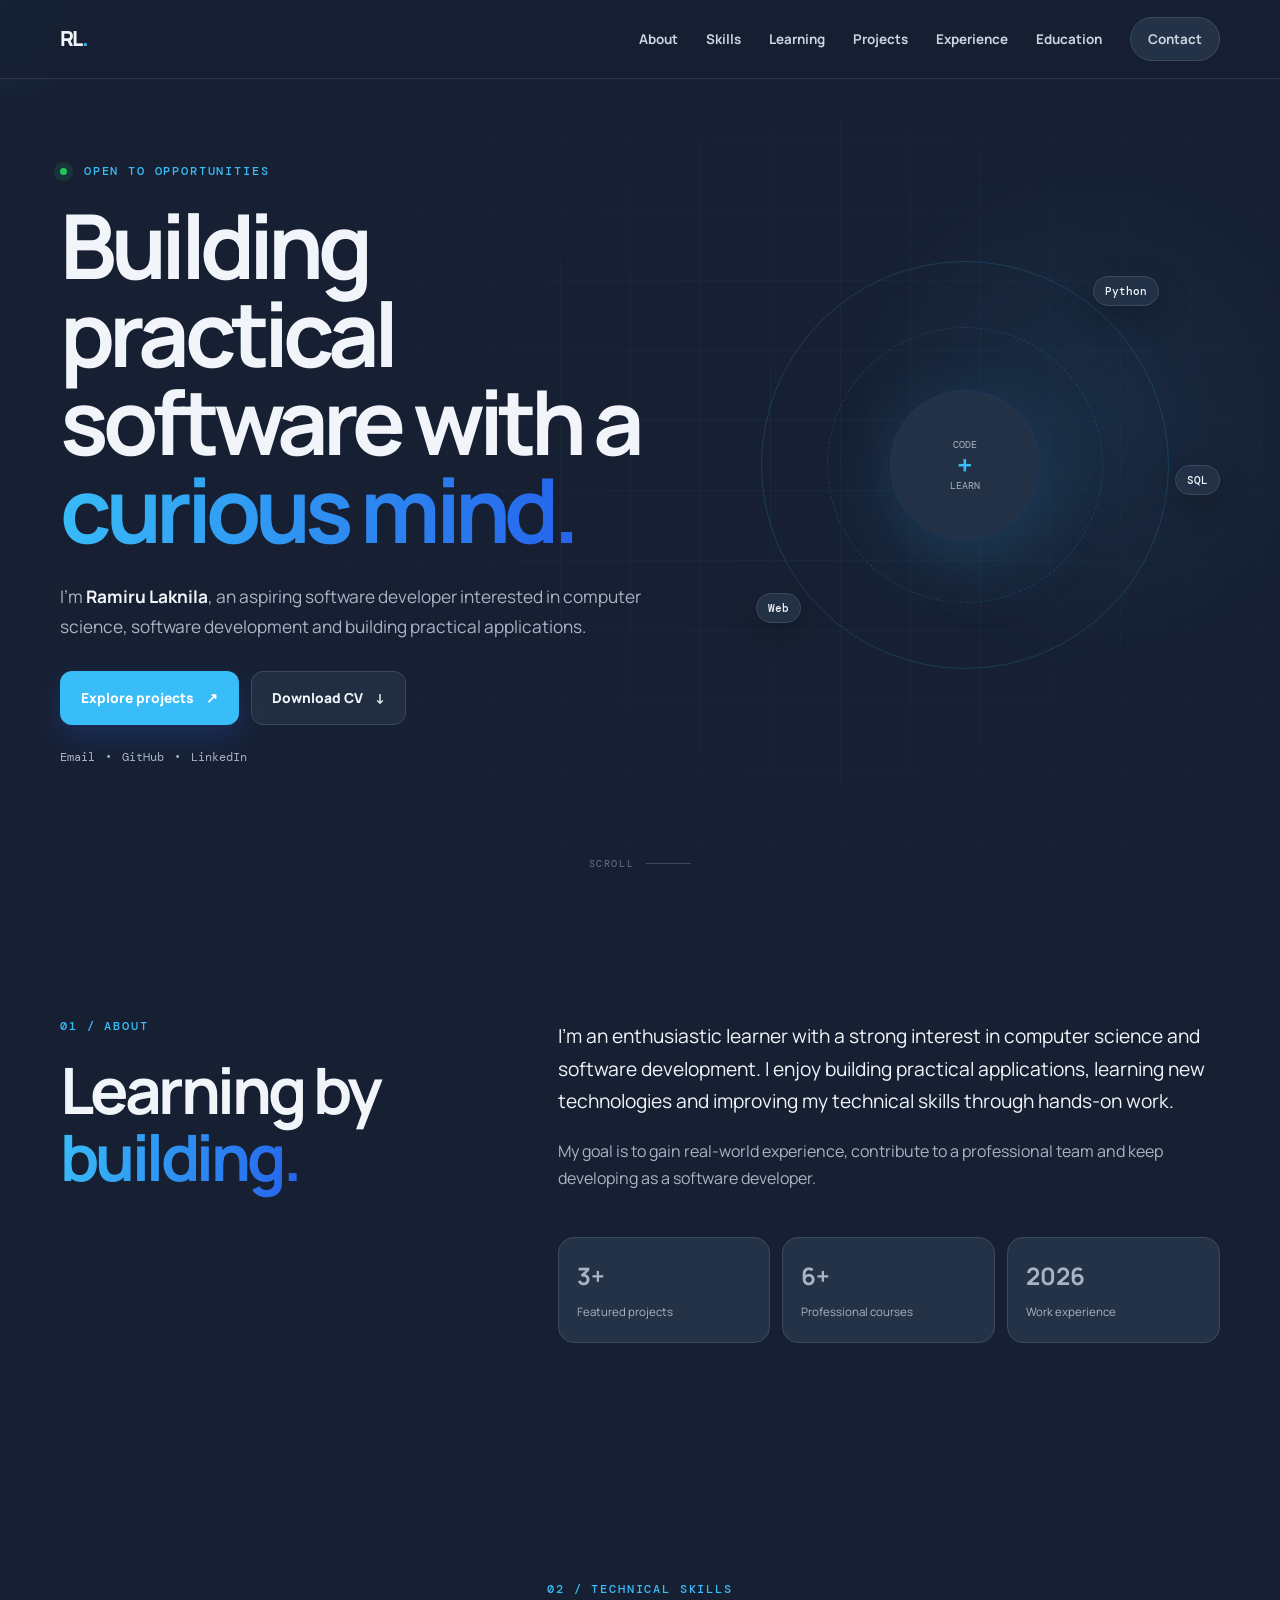
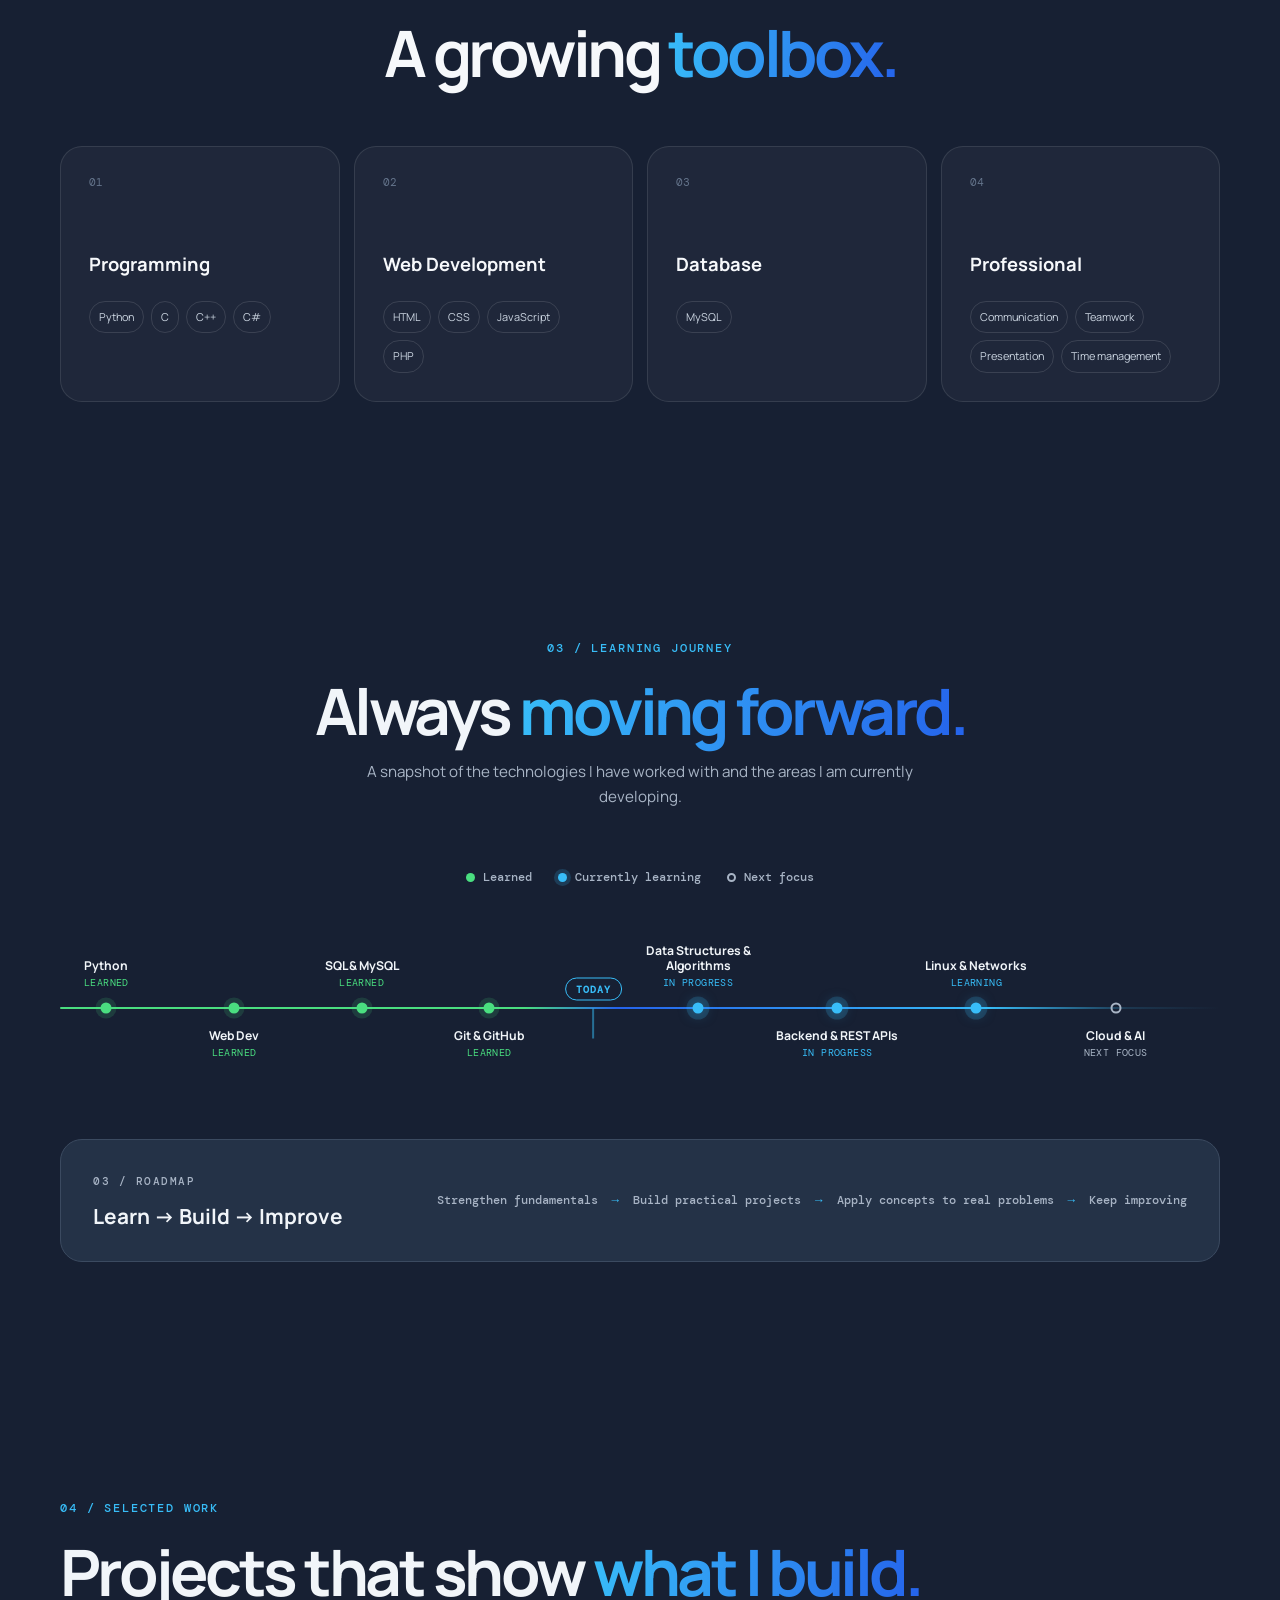
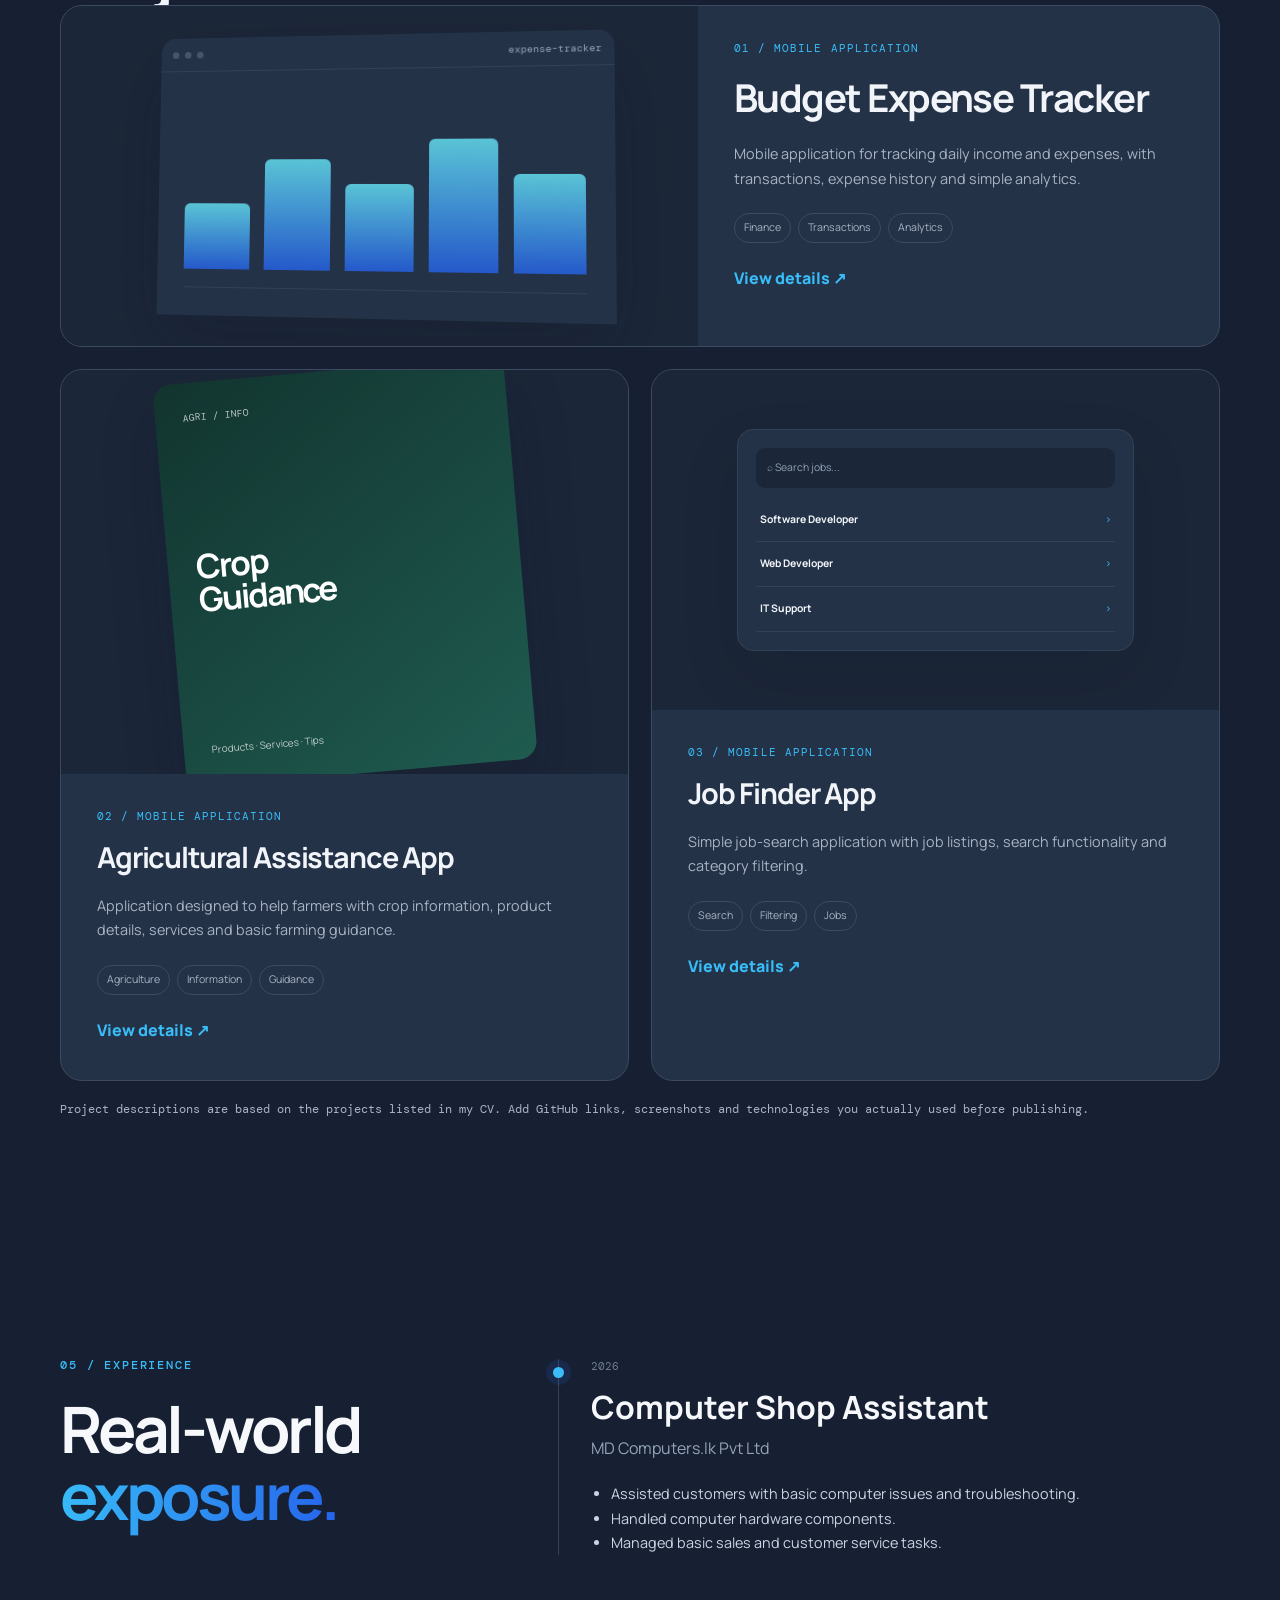
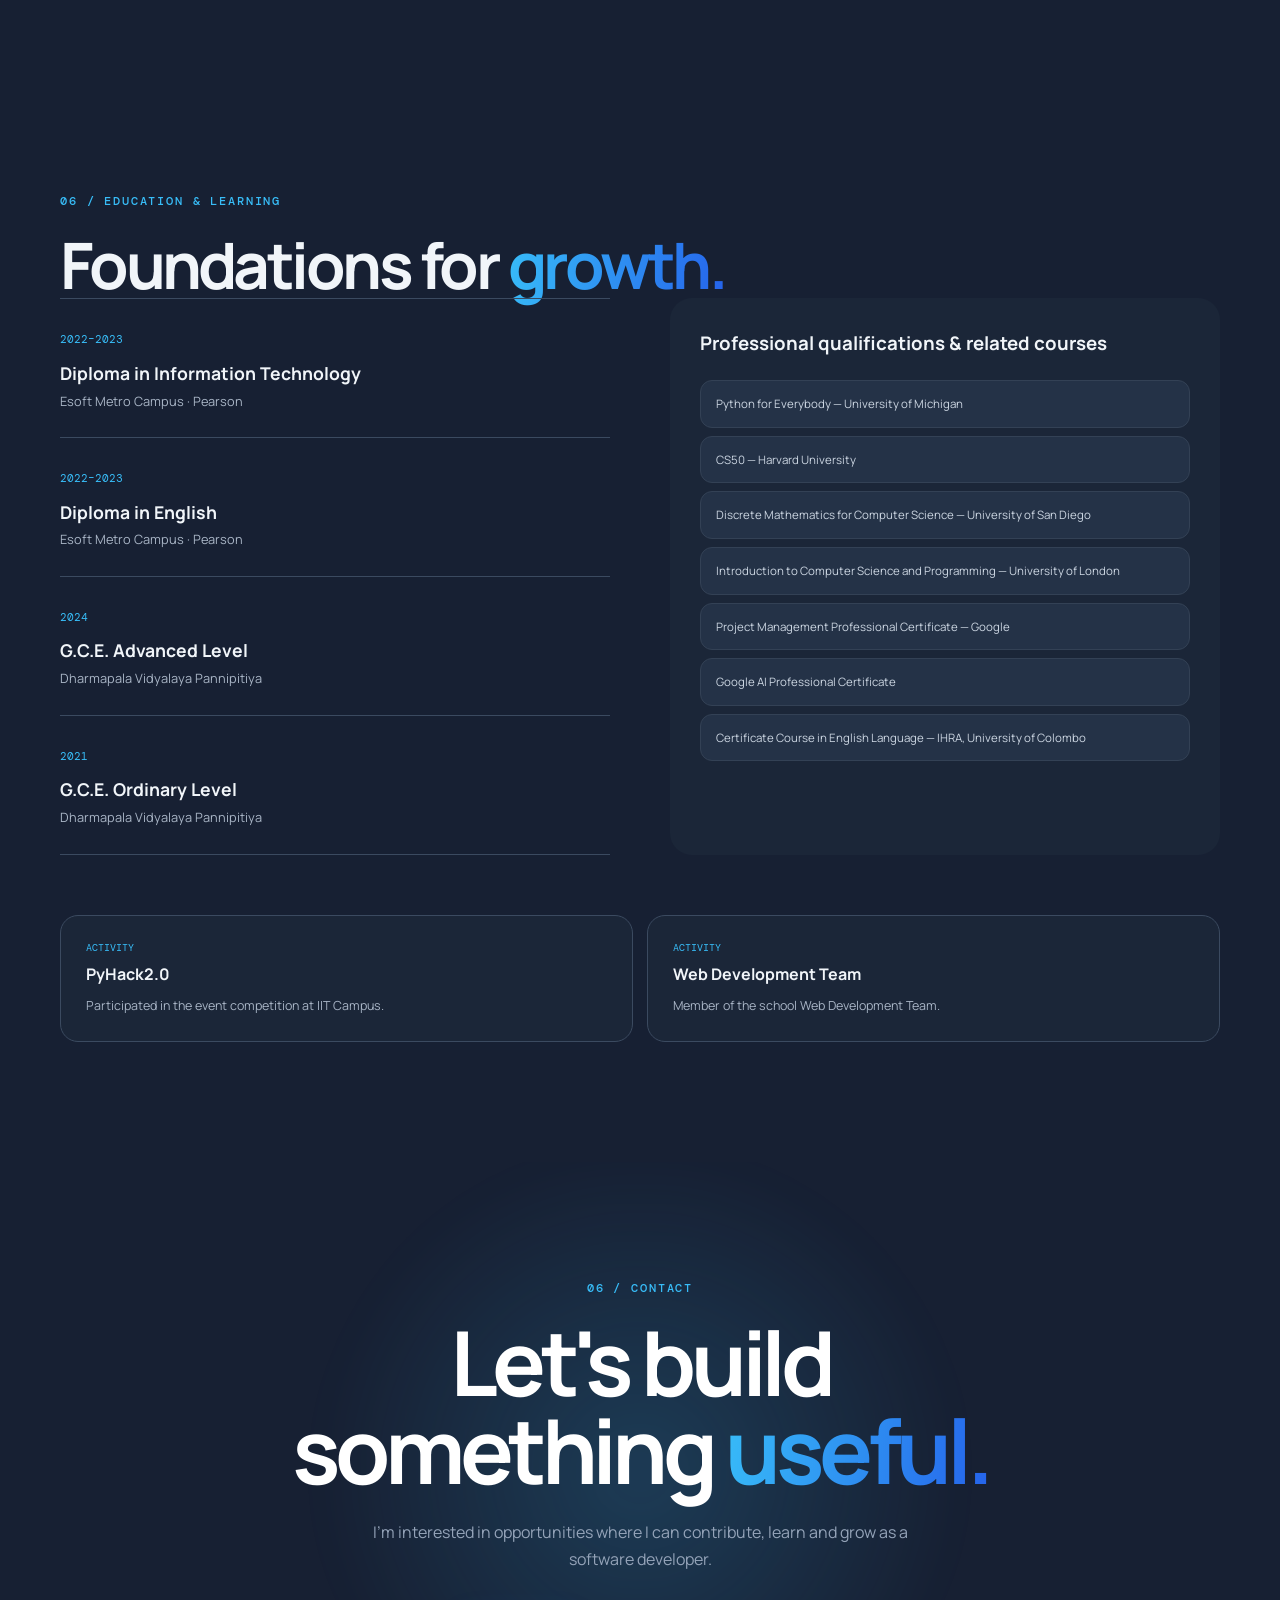
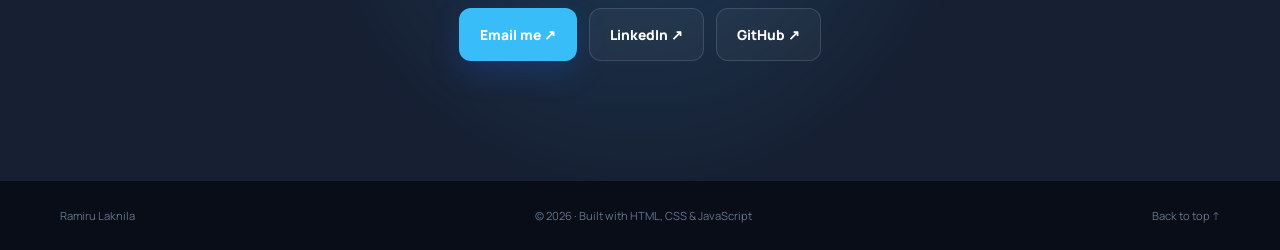
==== index.html @ 5da85656 "update" ====
<!DOCTYPE html>
<html lang="en">
<head>
  <meta charset="UTF-8">
  <meta name="viewport" content="width=device-width, initial-scale=1.0">
  <meta name="description" content="Ramiru Laknila — aspiring software developer portfolio.">
  <title>Ramiru Laknila | Software Developer</title>
  <link rel="stylesheet" href="style.css">
</head>
<body>
  <div class="cursor-glow" aria-hidden="true"></div>

  <header class="site-header" id="top">
    <nav class="nav container">
      <a href="#home" class="logo">RL<span>.</span></a>
      <button class="nav-toggle" aria-label="Open navigation" aria-expanded="false">
        <span></span><span></span>
      </button>
      <div class="nav-links">
        <a href="#about">About</a>
        <a href="#skills">Skills</a>
        <a href="#learning">Learning</a>
        <a href="#projects">Projects</a>
        <a href="#experience">Experience</a>
        <a href="#education">Education</a>
        <a href="#contact" class="nav-cta">Contact</a>
      </div>
    </nav>
  </header>

  <main>
    <section class="hero section" id="home">
      <div class="hero-grid"></div>
      <div class="container hero-inner">
        <div class="hero-copy reveal">
          <p class="eyebrow"><span class="status-dot"></span> Open to opportunities</p>
          <h1>Building practical software with a <span class="gradient-text">curious mind.</span></h1>
          <p class="hero-subtitle">
            I'm <strong>Ramiru Laknila</strong>, an aspiring software developer interested in
            computer science, software development and building practical applications.
          </p>
          <div class="hero-actions">
            <a class="btn btn-primary" href="#projects">Explore projects <span>↗</span></a>
            <a class="btn btn-secondary" href="resume.pdf" download>Download CV <span>↓</span></a>
          </div>
          <div class="quick-links">
            <a href="#contact">Email</a>
            <span>•</span>
            <a href="#" target="_blank" rel="noreferrer">GitHub</a>
            <span>•</span>
            <a href="#" target="_blank" rel="noreferrer">LinkedIn</a>
          </div>
        </div>

        <div class="hero-orbit reveal" aria-hidden="true">
          <div class="orbit orbit-1"></div>
          <div class="orbit orbit-2"></div>
          <div class="orbit orbit-3"></div>
          <div class="core">
            <span>CODE</span>
            <strong>+</strong>
            <span>LEARN</span>
          </div>
          <div class="orbit-tag tag-python">Python</div>
          <div class="orbit-tag tag-web">Web</div>
          <div class="orbit-tag tag-sql">SQL</div>
        </div>
      </div>
      <div class="scroll-cue">SCROLL <span></span></div>
    </section>

    <section class="section" id="about">
      <div class="container split">
        <div class="section-heading reveal">
          <p class="eyebrow">01 / About</p>
          <h2>Learning by <span class="gradient-text">building.</span></h2>
        </div>
        <div class="about-copy reveal">
          <p class="lead">
            I'm an enthusiastic learner with a strong interest in computer science and software
            development. I enjoy building practical applications, learning new technologies and
            improving my technical skills through hands-on work.
          </p>
          <p>
            My goal is to gain real-world experience, contribute to a professional team and keep
            developing as a software developer.
          </p>
          <div class="mini-stats">
            <div><strong>3+</strong><span>Featured projects</span></div>
            <div><strong>6+</strong><span>Professional courses</span></div>
            <div><strong>2026</strong><span>Work experience</span></div>
          </div>
        </div>
      </div>
    </section>

    <section class="section section-dark" id="skills">
      <div class="container">
        <div class="section-heading centered reveal">
          <p class="eyebrow">02 / Technical skills</p>
          <h2>A growing <span class="gradient-text">toolbox.</span></h2>
        </div>
        <div class="skills-grid">
          <article class="skill-card reveal">
            <div class="skill-number">01</div>
            <h3>Programming</h3>
            <div class="chips"><span>Python</span><span>C</span><span>C++</span><span>C#</span></div>
          </article>
          <article class="skill-card reveal">
            <div class="skill-number">02</div>
            <h3>Web Development</h3>
            <div class="chips"><span>HTML</span><span>CSS</span><span>JavaScript</span><span>PHP</span></div>
          </article>
          <article class="skill-card reveal">
            <div class="skill-number">03</div>
            <h3>Database</h3>
            <div class="chips"><span>MySQL</span></div>
          </article>
          <article class="skill-card reveal">
            <div class="skill-number">04</div>
            <h3>Professional</h3>
            <div class="chips"><span>Communication</span><span>Teamwork</span><span>Presentation</span><span>Time management</span></div>
          </article>
        </div>
      </div>
    </section>

    <section class="section learning-section" id="learning">
      <div class="container">
        <div class="section-heading centered reveal">
          <p class="eyebrow">03 / Learning journey</p>
          <h2>Always <span class="gradient-text">moving forward.</span></h2>
          <p class="learning-intro">A snapshot of the technologies I have worked with and the areas I am currently developing.</p>
        </div>

        <div class="learning-key reveal">
          <span><i class="key-dot learned"></i> Learned</span>
          <span><i class="key-dot current"></i> Currently learning</span>
          <span><i class="key-dot next"></i> Next focus</span>
        </div>

        <div class="learning-track-wrap reveal">
          <div class="learning-track">
            <div class="track-line"></div>

            <div class="track-node learned pos-above" style="left:4%">
              <div class="node-label"><strong>Python</strong><small>Learned</small></div>
              <span class="node-dot"></span>
            </div>
            <div class="track-node learned pos-below" style="left:15%">
              <span class="node-dot"></span>
              <div class="node-label"><strong>Web Dev</strong><small>Learned</small></div>
            </div>
            <div class="track-node learned pos-above" style="left:26%">
              <div class="node-label"><strong>SQL & MySQL</strong><small>Learned</small></div>
              <span class="node-dot"></span>
            </div>
            <div class="track-node learned pos-below" style="left:37%">
              <span class="node-dot"></span>
              <div class="node-label"><strong>Git & GitHub</strong><small>Learned</small></div>
            </div>

            <div class="track-today" style="left:46%">
              <span>Today</span>
              <i></i>
            </div>

            <div class="track-node current pos-above" style="left:55%">
              <div class="node-label"><strong>Data Structures & Algorithms</strong><small>In progress</small></div>
              <span class="node-dot"></span>
            </div>
            <div class="track-node current pos-below" style="left:67%">
              <span class="node-dot"></span>
              <div class="node-label"><strong>Backend & REST APIs</strong><small>In progress</small></div>
            </div>
            <div class="track-node current pos-above" style="left:79%">
              <div class="node-label"><strong>Linux & Networks</strong><small>Learning</small></div>
              <span class="node-dot"></span>
            </div>
            <div class="track-node next pos-below" style="left:91%">
              <span class="node-dot"></span>
              <div class="node-label"><strong>Cloud & AI</strong><small>Next focus</small></div>
            </div>
          </div>
        </div>

        <div class="learning-roadmap reveal">
          <div>
            <span class="learning-label">03 / ROADMAP</span>
            <h3>Learn → Build → Improve</h3>
          </div>
          <div class="roadmap-steps">
            <span>Strengthen fundamentals</span><b>→</b><span>Build practical projects</span><b>→</b><span>Apply concepts to real problems</span><b>→</b><span>Keep improving</span>
          </div>
        </div>
      </div>
    </section>

    <section class="section" id="projects">
      <div class="container">
        <div class="section-heading reveal">
          <p class="eyebrow">04 / Selected work</p>
          <h2>Projects that show <span class="gradient-text">what I build.</span></h2>
        </div>

        <div class="projects">
          <article class="project featured reveal">
            <div class="project-visual expense-visual">
              <div class="mock-window">
                <div class="mock-top"><i></i><i></i><i></i><span>expense-tracker</span></div>
                <div class="mock-body">
                  <div class="mock-bars"><b style="height:45%"></b><b style="height:75%"></b><b style="height:58%"></b><b style="height:88%"></b><b style="height:65%"></b></div>
                  <div class="mock-line"></div>
                </div>
              </div>
            </div>
            <div class="project-info">
              <p class="project-type">01 / Mobile application</p>
              <h3>Budget Expense Tracker</h3>
              <p>Mobile application for tracking daily income and expenses, with transactions, expense history and simple analytics.</p>
              <div class="project-tags"><span>Finance</span><span>Transactions</span><span>Analytics</span></div>
              <button class="text-link project-open" data-project="expense">View details <span>↗</span></button>
            </div>
          </article>

          <article class="project reveal">
            <div class="project-visual farm-visual">
              <div class="farm-card">
                <span>AGRI / INFO</span>
                <strong>Crop<br>Guidance</strong>
                <small>Products · Services · Tips</small>
              </div>
            </div>
            <div class="project-info">
              <p class="project-type">02 / Mobile application</p>
              <h3>Agricultural Assistance App</h3>
              <p>Application designed to help farmers with crop information, product details, services and basic farming guidance.</p>
              <div class="project-tags"><span>Agriculture</span><span>Information</span><span>Guidance</span></div>
              <button class="text-link project-open" data-project="agri">View details <span>↗</span></button>
            </div>
          </article>

          <article class="project reveal">
            <div class="project-visual jobs-visual">
              <div class="job-ui">
                <div class="job-search">⌕ Search jobs...</div>
                <div class="job-row"><b>Software Developer</b><span>›</span></div>
                <div class="job-row"><b>Web Developer</b><span>›</span></div>
                <div class="job-row"><b>IT Support</b><span>›</span></div>
              </div>
            </div>
            <div class="project-info">
              <p class="project-type">03 / Mobile application</p>
              <h3>Job Finder App</h3>
              <p>Simple job-search application with job listings, search functionality and category filtering.</p>
              <div class="project-tags"><span>Search</span><span>Filtering</span><span>Jobs</span></div>
              <button class="text-link project-open" data-project="jobs">View details <span>↗</span></button>
            </div>
          </article>
        </div>
        <p class="project-note reveal">Project descriptions are based on the projects listed in my CV. Add GitHub links, screenshots and technologies you actually used before publishing.</p>
      </div>
    </section>

    <section class="section section-dark" id="experience">
      <div class="container split">
        <div class="section-heading reveal">
          <p class="eyebrow">05 / Experience</p>
          <h2>Real-world <span class="gradient-text">exposure.</span></h2>
        </div>
        <div class="timeline reveal">
          <div class="timeline-item">
            <span class="timeline-dot"></span>
            <p class="date">2026</p>
            <h3>Computer Shop Assistant</h3>
            <p class="company">MD Computers.lk Pvt Ltd</p>
            <ul>
              <li>Assisted customers with basic computer issues and troubleshooting.</li>
              <li>Handled computer hardware components.</li>
              <li>Managed basic sales and customer service tasks.</li>
            </ul>
          </div>
        </div>
      </div>
    </section>

    <section class="section" id="education">
      <div class="container">
        <div class="section-heading reveal">
          <p class="eyebrow">06 / Education & learning</p>
          <h2>Foundations for <span class="gradient-text">growth.</span></h2>
        </div>

        <div class="education-grid">
          <div class="education-list reveal">
            <article class="edu-item">
              <span>2022–2023</span>
              <h3>Diploma in Information Technology</h3>
              <p>Esoft Metro Campus · Pearson</p>
            </article>
            <article class="edu-item">
              <span>2022–2023</span>
              <h3>Diploma in English</h3>
              <p>Esoft Metro Campus · Pearson</p>
            </article>
            <article class="edu-item">
              <span>2024</span>
              <h3>G.C.E. Advanced Level</h3>
              <p>Dharmapala Vidyalaya Pannipitiya</p>
            </article>
            <article class="edu-item">
              <span>2021</span>
              <h3>G.C.E. Ordinary Level</h3>
              <p>Dharmapala Vidyalaya Pannipitiya</p>
            </article>
          </div>

          <div class="cert-list reveal">
            <h3>Professional qualifications & related courses</h3>
            <div class="cert-grid">
              <span>Python for Everybody — University of Michigan</span>
              <span>CS50 — Harvard University</span>
              <span>Discrete Mathematics for Computer Science — University of San Diego</span>
              <span>Introduction to Computer Science and Programming — University of London</span>
              <span>Project Management Professional Certificate — Google</span>
              <span>Google AI Professional Certificate</span>
              <span>Certificate Course in English Language — IHRA, University of Colombo</span>
            </div>
          </div>
        </div>

        <div class="activities reveal">
          <div><span>ACTIVITY</span><strong>PyHack2.0</strong><p>Participated in the event competition at IIT Campus.</p></div>
          <div><span>ACTIVITY</span><strong>Web Development Team</strong><p>Member of the school Web Development Team.</p></div>
        </div>
      </div>
    </section>

    <section class="section contact-section" id="contact">
      <div class="contact-glow"></div>
      <div class="container contact-inner reveal">
        <p class="eyebrow">06 / Contact</p>
        <h2>Let's build something <span class="gradient-text">useful.</span></h2>
        <p>I'm interested in opportunities where I can contribute, learn and grow as a software developer.</p>
        <div class="contact-actions">
          <a class="btn btn-primary" href="mailto:YOUR_EMAIL@example.com">Email me ↗</a>
          <a class="btn btn-secondary" href="#" target="_blank" rel="noreferrer">LinkedIn ↗</a>
          <a class="btn btn-secondary" href="#" target="_blank" rel="noreferrer">GitHub ↗</a>
        </div>
      </div>
    </section>
  </main>

  <footer class="footer">
    <div class="container">
      <span>Ramiru Laknila</span>
      <span>© 2026 · Built with HTML, CSS & JavaScript</span>
      <a href="#top">Back to top ↑</a>
    </div>
  </footer>

  <div class="modal" id="projectModal" aria-hidden="true">
    <div class="modal-backdrop"></div>
    <div class="modal-card" role="dialog" aria-modal="true" aria-labelledby="modalTitle">
      <button class="modal-close" aria-label="Close">×</button>
      <p class="eyebrow" id="modalType"></p>
      <h2 id="modalTitle"></h2>
      <p id="modalDescription"></p>
      <div class="modal-content">
        <h3>Project notes</h3>
        <p id="modalNotes"></p>
      </div>
      <p class="modal-warning">Before publishing, replace this content with your actual screenshots, technologies and GitHub repository.</p>
    </div>
  </div>

  <script src="script.js"></script>
</body>
</html>
---- style.css ----
@import url('https://fonts.googleapis.com/css2?family=DM+Mono:wght@400;500&family=Manrope:wght@400;500;600;700;800&display=swap');

:root {
  --bg: #172033;
  --surface: #243247;
  --surface-2: #1B2638;
  --dark: #172033;
  --dark-2: #1B2638;
  --text: #F1F5F9;
  --muted: #A8B4C5;
  --line: #3B4A60;
  --accent: #38BDF8;
  --accent-2: #2563EB;
  --accent-soft: rgba(56,189,248,.10);
  --shadow: 0 24px 70px rgba(0,0,0,.28);
  --radius: 22px;
  --container: 1160px;
}

* { box-sizing: border-box; margin: 0; padding: 0; }
html { scroll-behavior: smooth; }
body {
  font-family: Manrope, sans-serif;
  color: var(--text);
  background: var(--bg);
  line-height: 1.7;
  overflow-x: hidden;
}
body.modal-open { overflow: hidden; }
a { color: inherit; text-decoration: none; }
button { font: inherit; }
.container { width: min(calc(100% - 48px), var(--container)); margin: auto; }
.section { position: relative; padding: 120px 0; }
.section-dark { background: var(--dark); color: #f6f8fb; }
.site-header {
  position: fixed; inset: 0 0 auto; z-index: 50;
  background: rgba(23,32,51,.86);
  backdrop-filter: blur(18px);
  border-bottom: 1px solid rgba(51,65,85,.75);
  transition: .3s ease;
}
.site-header.scrolled { box-shadow: 0 8px 30px rgba(0,0,0,.25); }
.nav { height: 78px; display: flex; align-items: center; justify-content: space-between; }
.logo { font-size: 1.3rem; font-weight: 800; letter-spacing: -.08em; }
.logo span { color: var(--accent); }
.nav-links { display: flex; align-items: center; gap: 28px; font-size: .84rem; font-weight: 700; }
.nav-links a { color: #CBD5E1; transition: .25s; }
.nav-links a:hover { color: var(--accent); }
.nav-cta { padding: 10px 17px; border: 1px solid var(--line); border-radius: 999px; background: #243247; }
.nav-toggle { display: none; border: 0; background: none; cursor: pointer; }

.hero { min-height: 100vh; display: grid; align-items: center; overflow: hidden; padding-top: 150px; }
.hero-grid {
  position: absolute; inset: 0;
  background-image: linear-gradient(rgba(56,189,248,.055) 1px, transparent 1px),
                    linear-gradient(90deg, rgba(56,189,248,.055) 1px, transparent 1px);
  background-size: 70px 70px;
  mask-image: radial-gradient(circle at 65% 50%, black, transparent 70%);
}
.hero-grid::after {
  content: ""; position: absolute; width: 550px; height: 550px; right: -100px; top: 15%;
  background: radial-gradient(circle, rgba(56,189,248,.14), transparent 65%);
  filter: blur(20px);
}
.hero-inner { display: grid; grid-template-columns: 1.08fr .92fr; gap: 50px; align-items: center; position: relative; z-index: 2; }
.eyebrow {
  font: 500 .72rem/1.2 "DM Mono", monospace;
  text-transform: uppercase; letter-spacing: .16em; color: var(--accent);
  margin-bottom: 22px;
}
.status-dot { display: inline-block; width: 7px; height: 7px; border-radius: 50%; background: #22c55e; box-shadow: 0 0 0 6px rgba(34,197,94,.12); margin-right: 8px; }
.hero h1 { font-size: clamp(3.2rem, 7vw, 6.7rem); line-height: .98; letter-spacing: -.065em; max-width: 850px; }
.gradient-text {
  color: transparent;
  background: linear-gradient(100deg, var(--accent), var(--accent-2));
  -webkit-background-clip: text; background-clip: text;
}
.hero-subtitle { max-width: 650px; margin: 30px 0; color: var(--muted); font-size: 1.08rem; }
.hero-subtitle strong { color: var(--text); }
.hero-actions, .contact-actions { display: flex; flex-wrap: wrap; gap: 12px; }
.btn {
  display: inline-flex; align-items: center; gap: 12px; justify-content: center;
  padding: 14px 20px; border-radius: 12px; font-weight: 800; font-size: .86rem;
  border: 1px solid transparent; transition: transform .25s, box-shadow .25s, background .25s;
}
.btn:hover { transform: translateY(-3px); }
.btn-primary { color: #fff; background: var(--accent); box-shadow: 0 12px 30px rgba(37,99,235,.22); }
.btn-primary:hover { box-shadow: 0 16px 38px rgba(37,99,235,.3); }
.btn-secondary { background: rgba(255,255,255,.65); border-color: var(--line); }
.quick-links { display: flex; gap: 10px; margin-top: 25px; color: var(--muted); font: .72rem "DM Mono", monospace; }
.quick-links a:hover { color: var(--accent); }
.scroll-cue { position: absolute; bottom: 30px; left: 50%; transform: translateX(-50%); font: .65rem "DM Mono", monospace; color: #64748B; letter-spacing: .15em; display: flex; gap: 12px; align-items: center; }
.scroll-cue span { width: 45px; height: 1px; background: var(--line); }

.hero-orbit { width: min(45vw, 510px); aspect-ratio: 1; margin-left: auto; position: relative; display: grid; place-items: center; }
.orbit { position: absolute; border: 1px solid rgba(56,189,248,.18); border-radius: 50%; }
.orbit-1 { inset: 10%; animation: spin 18s linear infinite; }
.orbit-2 { inset: 23%; border-style: dashed; animation: spin 25s linear reverse infinite; }
.orbit-3 { inset: 36%; animation: spin 14s linear infinite; }
.core { width: 150px; aspect-ratio: 1; border-radius: 50%; background: rgba(36,50,71,.96); box-shadow: 0 20px 80px rgba(56,189,248,.18), inset 0 0 0 1px rgba(37,99,235,.12); display: grid; place-content: center; text-align: center; position: relative; z-index: 2; }
.core span { font: .62rem "DM Mono", monospace; color: var(--muted); }
.core strong { font-size: 1.7rem; color: var(--accent); line-height: 1; }
.orbit-tag { position: absolute; padding: 7px 11px; border: 1px solid var(--line); border-radius: 999px; background: rgba(36,50,71,.94); box-shadow: 0 10px 30px rgba(0,0,0,.28); font: 500 .68rem "DM Mono", monospace; }
.tag-python { top: 13%; right: 12%; }
.tag-web { bottom: 19%; left: 9%; }
.tag-sql { top: 50%; right: 0; }
@keyframes spin { to { transform: rotate(360deg); } }

.split { display: grid; grid-template-columns: .75fr 1.25fr; gap: 100px; }
.section-heading h2 { font-size: clamp(2.2rem, 5vw, 4.3rem); line-height: 1.05; letter-spacing: -.055em; }
.centered { text-align: center; max-width: 760px; margin: 0 auto 60px; }
.about-copy { color: var(--muted); max-width: 700px; }
.lead { color: var(--text); font-size: 1.2rem; margin-bottom: 20px; }
.mini-stats { display: grid; grid-template-columns: repeat(3,1fr); gap: 12px; margin-top: 45px; }
.mini-stats div { padding: 18px; background: var(--surface); border: 1px solid var(--line); border-radius: 16px; }
.mini-stats strong { display: block; font-size: 1.5rem; }
.mini-stats span { color: var(--muted); font-size: .72rem; }

.skills-grid { display: grid; grid-template-columns: repeat(4,1fr); gap: 14px; }
.skill-card { min-height: 240px; padding: 28px; border: 1px solid rgba(255,255,255,.1); background: rgba(255,255,255,.035); border-radius: var(--radius); transition: .35s; }
.skill-card:hover { transform: translateY(-8px); border-color: rgba(96,165,250,.4); background: rgba(255,255,255,.06); }
.skill-number { color: #64748B; font: .7rem "DM Mono", monospace; }
.skill-card h3 { margin: 60px 0 20px; font-size: 1.15rem; }
.chips { display: flex; flex-wrap: wrap; gap: 7px; }
.chips span { border: 1px solid rgba(255,255,255,.12); padding: 6px 9px; border-radius: 999px; color: #CBD5E1; font-size: .68rem; }

/* ===== Learning journey ===== */
.learning-intro { max-width: 620px; margin: 14px auto 0; color: var(--muted); font-size: .95rem; }

.learning-label { font: 500 .68rem "DM Mono", monospace; letter-spacing: .14em; text-transform: uppercase; color: var(--muted); }

/* Legend */
.learning-key { display: flex; justify-content: center; gap: 26px; flex-wrap: wrap; margin: 6px 0 8px; font: 500 .72rem "DM Mono", monospace; color: var(--muted); }
.learning-key span { display: inline-flex; align-items: center; gap: 8px; }
.key-dot { width: 9px; height: 9px; border-radius: 50%; display: inline-block; }
.key-dot.learned { background: #4ade80; }
.key-dot.current { background: var(--accent); box-shadow: 0 0 0 4px rgba(56,189,248,.18); }
.key-dot.next { background: transparent; border: 2px solid var(--muted); }

/* Single horizontal learning timeline: learned first on the line, current in the middle */
.learning-track-wrap { overflow-x: auto; padding: 10px 0 6px; margin-bottom: 50px; }
.learning-track { position: relative; height: 150px; min-width: 880px; margin: 30px auto 0; }
.track-line {
  position: absolute; left: 0; right: 0; top: 50%; height: 2px; transform: translateY(-50%); border-radius: 999px;
  background: linear-gradient(90deg, #4ade80 0%, #4ade80 40%, var(--accent-2) 48%, var(--accent) 80%, rgba(56,189,248,.15) 92%, transparent 100%);
}

.track-today { position: absolute; top: 50%; transform: translate(-50%, -50%); display: flex; flex-direction: column; align-items: center; gap: 8px; z-index: 2; }
.track-today span { font: 700 .6rem "DM Mono", monospace; letter-spacing: .12em; text-transform: uppercase; color: var(--accent); background: var(--bg); padding: 4px 10px; border: 1px solid var(--accent); border-radius: 999px; white-space: nowrap; order: -1; }
.track-today i { width: 2px; height: 30px; background: var(--accent); opacity: .5; }

.track-node { position: absolute; top: 50%; transform: translate(-50%, -50%); z-index: 3; }
.node-dot { display: block; width: 11px; height: 11px; border-radius: 50%; background: var(--accent); box-shadow: 0 0 0 5px rgba(56,189,248,.15); }
.track-node.learned .node-dot { background: #4ade80; box-shadow: 0 0 0 5px rgba(74,222,128,.15); }
.track-node.current .node-dot { box-shadow: 0 0 0 6px rgba(56,189,248,.18), 0 0 14px rgba(56,189,248,.5); animation: statusPulse 1.8s ease-in-out infinite; }
.track-node.next .node-dot { background: transparent; border: 2px solid var(--muted); box-shadow: none; }
@keyframes statusPulse { 0%, 100% { opacity: 1; } 50% { opacity: .45; } }

.node-label { position: absolute; left: 50%; transform: translateX(-50%); width: 122px; text-align: center; line-height: 1.25; }
.track-node.pos-above .node-label { bottom: 100%; margin-bottom: 14px; }
.track-node.pos-below .node-label { top: 100%; margin-top: 14px; }
.node-label strong { display: block; font-size: .76rem; font-weight: 700; color: var(--text); }
.node-label small { display: block; margin-top: 3px; font: .6rem "DM Mono", monospace; color: var(--muted); text-transform: uppercase; letter-spacing: .04em; }
.track-node.learned .node-label small { color: #4ade80; }
.track-node.current .node-label small { color: var(--accent); }

.learning-roadmap { display: flex; align-items: center; justify-content: space-between; gap: 30px; margin-top: 26px; padding: 26px 32px; border: 1px solid var(--line); border-radius: var(--radius); background: var(--surface); flex-wrap: wrap; }
.learning-roadmap h3 { margin-top: 6px; font-size: 1.3rem; }
.roadmap-steps { display: flex; align-items: center; gap: 14px; flex-wrap: wrap; font: 500 .78rem "DM Mono", monospace; color: var(--muted); }
.roadmap-steps b { color: var(--accent); font-weight: 500; }

.projects { display: grid; grid-template-columns: repeat(2,1fr); gap: 22px; }
.project { border: 1px solid var(--line); border-radius: var(--radius); overflow: hidden; background: var(--surface); transition: .4s; }
.project:hover { transform: translateY(-7px); box-shadow: var(--shadow); }
.project.featured { grid-column: 1 / -1; display: grid; grid-template-columns: 1.1fr .9fr; }
.project-visual { min-height: 340px; display: grid; place-items: center; overflow: hidden; position: relative; background: #1B2638; }
.project-info { padding: 36px; }
.project-type { font: .66rem "DM Mono", monospace; color: var(--accent); text-transform: uppercase; letter-spacing: .1em; }
.project h3 { font-size: clamp(1.6rem, 3vw, 2.5rem); letter-spacing: -.04em; margin: 10px 0 12px; }
.project:not(.featured) h3 { font-size: 1.8rem; }
.project-info p:not(.project-type):not(.project-note) { color: var(--muted); font-size: .9rem; }
.project-tags { display: flex; flex-wrap: wrap; gap: 7px; margin: 22px 0; }
.project-tags span { font-size: .66rem; border: 1px solid var(--line); padding: 5px 9px; border-radius: 999px; color: var(--muted); }
.text-link { border: 0; background: none; color: var(--accent); cursor: pointer; font-weight: 800; padding: 0; }
.project-note { color: var(--muted); font-size: .75rem; margin-top: 18px; font-family: "DM Mono", monospace; }

.mock-window { width: 72%; background: #243247; border-radius: 15px; box-shadow: 0 30px 70px rgba(11,18,32,.18); transform: perspective(800px) rotateY(-7deg) rotateX(3deg); }
.mock-top { height: 35px; display: flex; align-items: center; gap: 6px; padding: 0 12px; border-bottom: 1px solid #334155; font: .6rem "DM Mono", monospace; color: #94A3B8; }
.mock-top i { width: 7px; height: 7px; border-radius: 50%; background: #475569; }
.mock-top span { margin-left: auto; }
.mock-body { height: 250px; padding: 28px; display: flex; flex-direction: column; justify-content: flex-end; }
.mock-bars { display: flex; gap: 15px; align-items: end; height: 150px; }
.mock-bars b { flex: 1; background: linear-gradient(to top, #2563eb, #67e8f9); border-radius: 6px 6px 0 0; opacity: .8; }
.mock-line { height: 1px; background: #334155; margin-top: 18px; }
.expense-visual { background: radial-gradient(circle at 50% 45%, rgba(37,99,235,.14), transparent 60%), #172033; }
.farm-visual { background: radial-gradient(circle at 30% 70%, rgba(6,182,212,.18), transparent 45%), #15252A; }
.jobs-visual { background: radial-gradient(circle at 70% 30%, rgba(37,99,235,.12), transparent 45%), #171F2E; }
.farm-card { width: 62%; aspect-ratio: 1/1.15; padding: 28px; border-radius: 18px; background: linear-gradient(145deg,#12342f,#1f5b50); color: white; box-shadow: 0 30px 60px rgba(11,18,32,.18); display:flex; flex-direction:column; justify-content:space-between; transform: rotate(-5deg); }
.farm-card span { font: .6rem "DM Mono",monospace; opacity:.7; }
.farm-card strong { font-size: 2.1rem; line-height:1; letter-spacing:-.06em; }
.farm-card small { opacity:.7; font-size:.62rem; }
.job-ui { width: 70%; padding: 18px; background: rgba(255,255,255,.8); border: 1px solid #334155; border-radius: 16px; box-shadow: 0 25px 60px rgba(11,18,32,.1); }
.job-search { padding: 11px; border-radius: 9px; background:#243247; color:#64748B; font-size:.65rem; margin-bottom:10px; }
.job-row { display:flex; justify-content:space-between; padding: 13px 4px; border-bottom:1px solid #334155; font-size:.65rem; }
.job-row span { color:var(--accent); }

.timeline { border-left: 1px solid rgba(255,255,255,.15); padding-left: 32px; }
.timeline-item { position: relative; max-width: 650px; }
.timeline-dot { position:absolute; width:11px; height:11px; border-radius:50%; background:var(--accent); left:-38px; top:8px; box-shadow:0 0 0 7px rgba(37,99,235,.13); }
.timeline .date { font: .7rem "DM Mono",monospace; color:#6f7c91; }
.timeline h3 { font-size: 2rem; margin: 7px 0 0; }
.company { color:#94A3B8; margin-bottom:20px; }
.timeline ul { color:#CBD5E1; padding-left:20px; font-size:.9rem; }

.education-grid { display:grid; grid-template-columns:1fr 1fr; gap:60px; }
.education-list { border-top:1px solid var(--line); }
.edu-item { padding:25px 0; border-bottom:1px solid var(--line); }
.edu-item > span { font: .68rem "DM Mono",monospace; color:var(--accent); }
.edu-item h3 { margin:7px 0 2px; font-size:1.1rem; }
.edu-item p { color:var(--muted); font-size:.8rem; }
.cert-list { padding:30px; border-radius:var(--radius); background:#1B2638; }
.cert-list h3 { margin-bottom:20px; }
.cert-grid { display:grid; gap:8px; }
.cert-grid span { padding:13px 15px; background:rgba(30,41,59,.75); border:1px solid rgba(51,65,85,.9); border-radius:12px; font-size:.72rem; color:#CBD5E1; }
.activities { margin-top:60px; display:grid; grid-template-columns:1fr 1fr; gap:14px; }
.activities > div { padding:25px; border:1px solid var(--line); border-radius:18px; }
.activities span { display:block; font: .62rem "DM Mono",monospace; color:var(--accent); }
.activities strong { display:block; margin:7px 0; }
.activities p { color:var(--muted); font-size:.78rem; }

.contact-section { background:var(--dark); color:white; overflow:hidden; }
.contact-glow { position:absolute; width:700px; height:700px; left:50%; top:50%; transform:translate(-50%,-50%); background:radial-gradient(circle,rgba(56,189,248,.18),transparent 65%); filter:blur(20px); }
.contact-inner { position:relative; text-align:center; max-width:800px; }
.contact-inner h2 { font-size:clamp(3rem,7vw,6rem); line-height:.98; letter-spacing:-.06em; }
.contact-inner > p:not(.eyebrow) { max-width:600px; margin:25px auto 35px; color:#94A3B8; }
.contact-actions { justify-content:center; }
.contact-section .btn-secondary { color:white; background:rgba(255,255,255,.04); border-color:rgba(255,255,255,.13); }

.footer { background:#080D18; color:#64748B; padding:25px 0; font-size:.7rem; }
.footer .container { display:flex; justify-content:space-between; gap:20px; }
.footer a:hover { color:white; }

.reveal { opacity:0; transform:translateY(30px); transition:opacity .8s ease, transform .8s ease; }
.reveal.visible { opacity:1; transform:none; }

.cursor-glow { position:fixed; width:240px; height:240px; border-radius:50%; pointer-events:none; z-index:1; background:radial-gradient(circle,rgba(56,189,248,.08),transparent 65%); transform:translate(-50%,-50%); transition:opacity .2s; }

.modal { position:fixed; inset:0; z-index:100; display:none; place-items:center; padding:24px; }
.modal.open { display:grid; }
.modal-backdrop { position:absolute; inset:0; background:rgba(5,10,18,.72); backdrop-filter:blur(10px); }
.modal-card { position:relative; z-index:2; width:min(680px,100%); max-height:85vh; overflow:auto; padding:42px; background:#243247; border-radius:24px; box-shadow:0 30px 100px rgba(0,0,0,.3); animation:modalIn .35s ease; }
.modal-card h2 { font-size:2.5rem; letter-spacing:-.05em; line-height:1.05; margin-bottom:15px; }
.modal-card > p { color:var(--muted); }
.modal-content { margin-top:25px; padding:20px; background:var(--surface-2); border-radius:15px; }
.modal-content h3 { margin-bottom:5px; }
.modal-content p { color:var(--muted); font-size:.85rem; }
.modal-warning { margin-top:18px; font: .68rem "DM Mono",monospace; color:#9a6b00 !important; }
.modal-close { position:absolute; right:17px; top:14px; border:0; background:none; font-size:2rem; color:#94A3B8; cursor:pointer; }
@keyframes modalIn { from { opacity:0; transform:translateY(15px) scale(.98); } to { opacity:1; transform:none; } }

@media (max-width: 950px) {
  .hero-inner, .split, .project.featured, .education-grid { grid-template-columns:1fr; }
  .hero { padding-top:130px; }
  .hero-orbit { width:min(80vw,480px); margin:10px auto 0; }
  .skills-grid { grid-template-columns:repeat(2,1fr); }
  .project.featured { display:grid; }
  .split { gap:45px; }
}
@media (max-width: 700px) {
  .container { width:min(calc(100% - 30px),var(--container)); }
  .section { padding:85px 0; }
  .nav { height:68px; }
  .nav-toggle { display:grid; gap:6px; }
  .nav-toggle span { width:25px; height:2px; background:var(--text); }
  .nav-links { position:absolute; top:68px; left:15px; right:15px; display:none; flex-direction:column; align-items:stretch; padding:15px; background:rgba(15,23,42,.97); border:1px solid var(--line); border-radius:16px; box-shadow:var(--shadow); }
  .nav-links.open { display:flex; }
  .nav-links a { padding:9px; }
  .hero h1 { font-size:clamp(3rem,15vw,5rem); }
  .hero-orbit { display:none; }
  .scroll-cue { display:none; }
  .skills-grid, .projects, .activities { grid-template-columns:1fr; }
  .learning-track { min-width:760px; height:130px; }
  .learning-key { gap:16px; justify-content:flex-start; }
  .learning-roadmap { flex-direction:column; align-items:flex-start; padding:24px; }
  .project.featured { grid-column:auto; }
  .project-visual { min-height:270px; }
  .mini-stats { grid-template-columns:1fr; }
  .footer .container { flex-direction:column; }
  .modal-card { padding:30px 24px; }
}
@media (prefers-reduced-motion: reduce) {
  *, *::before, *::after { scroll-behavior:auto !important; animation-duration:.01ms !important; transition-duration:.01ms !important; }
  .reveal { opacity:1; transform:none; }
}


/* Professional Dark Navy + Blue theme refinements */
body { color-scheme: dark; }
.site-header { color: var(--text); }
.nav-cta { color: var(--text); }
.btn-secondary { color: var(--text); background: rgba(36,50,71,.78); }
.hero-subtitle strong { color: var(--text); }
.project-info { color: var(--text); }
.project { color: var(--text); }
.project-visual { background: #1B2638; }
.mock-window { background: #243247; }
.mock-top { border-bottom-color: #334155; }
.mock-body { background: #243247; }
.mock-line { background: #334155; }
.job-ui { background: #243247; border-color: #334155; }
.job-search { background: #1B2638; color: #94A3B8; }
.job-row { border-bottom-color: #334155; }
.cert-list { background: #1B2638; }
.cert-grid span { background: #243247; border-color: #334155; color: #CBD5E1; }
.activities > div { background: #1B2638; }
.modal-card { background: #243247; color: #F8FAFC; }
.modal-content { background: #1B2638; }
.modal-close { color: #94A3B8; }
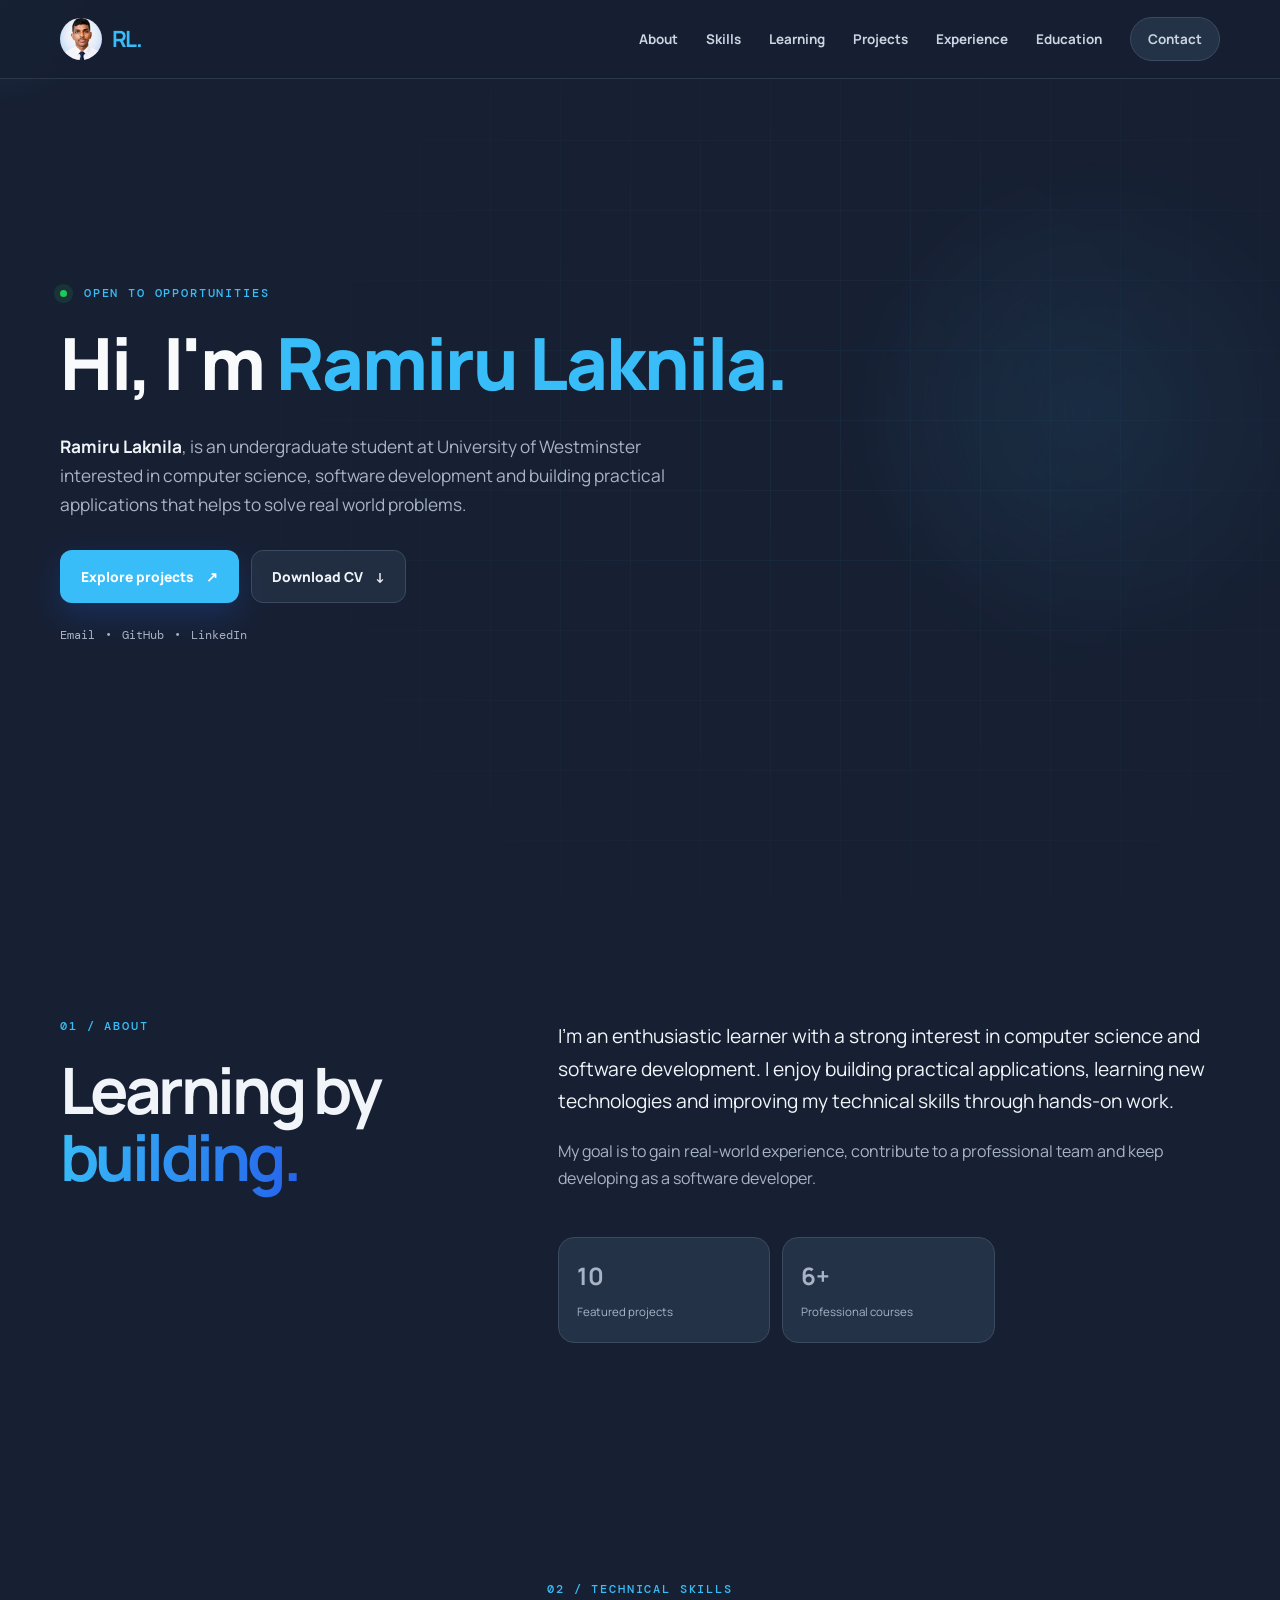
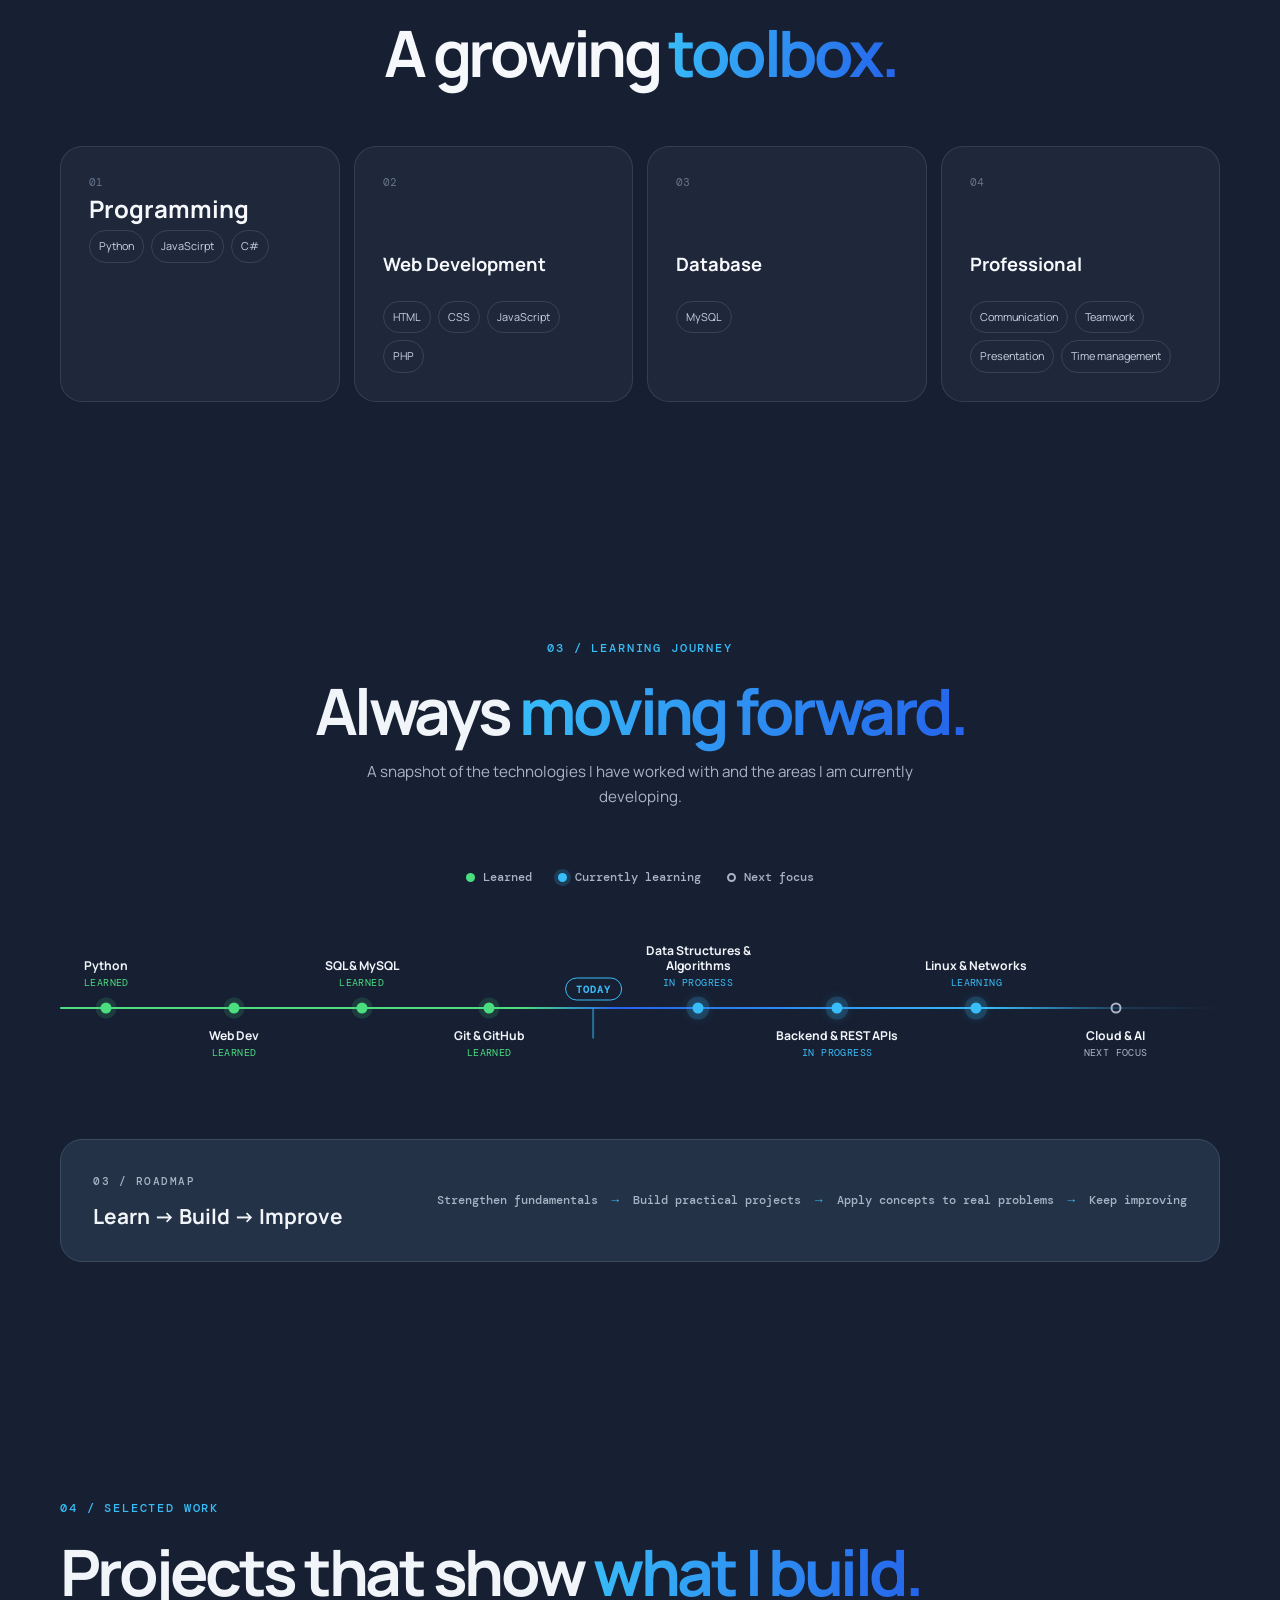
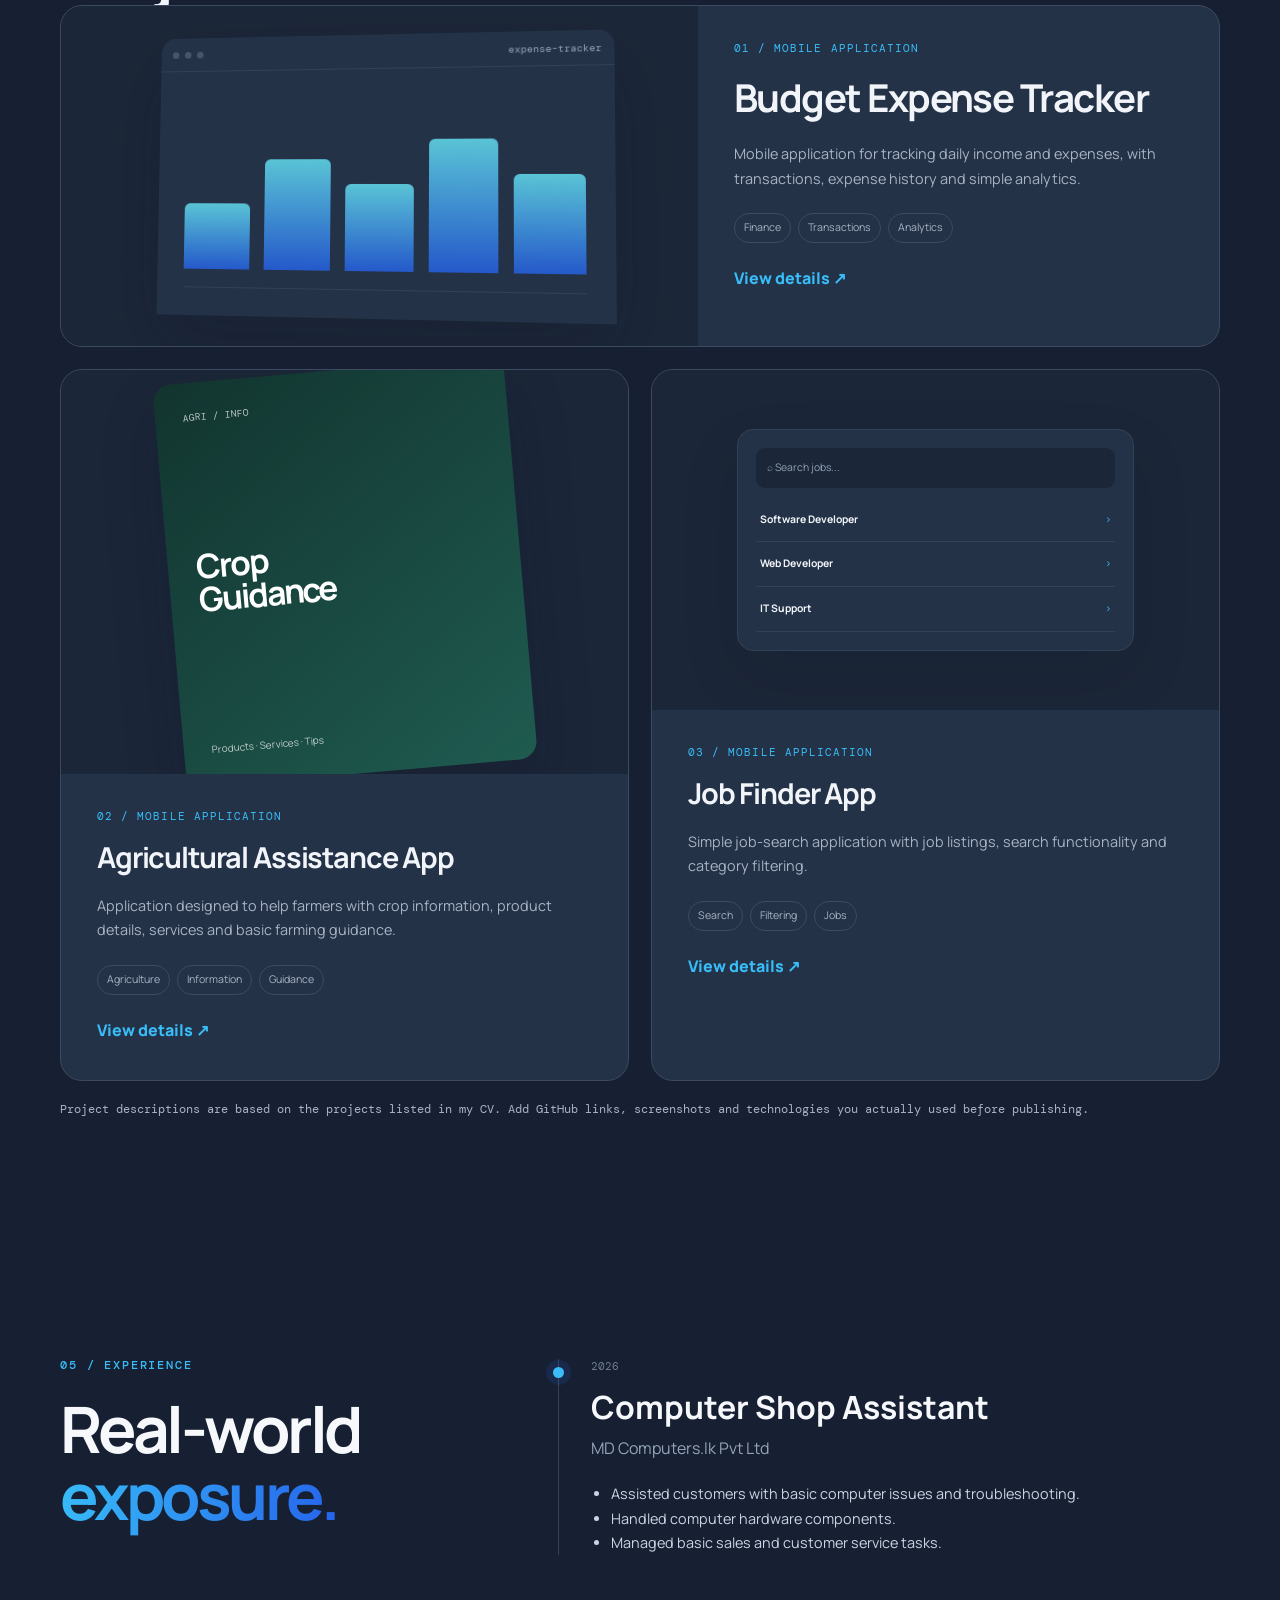
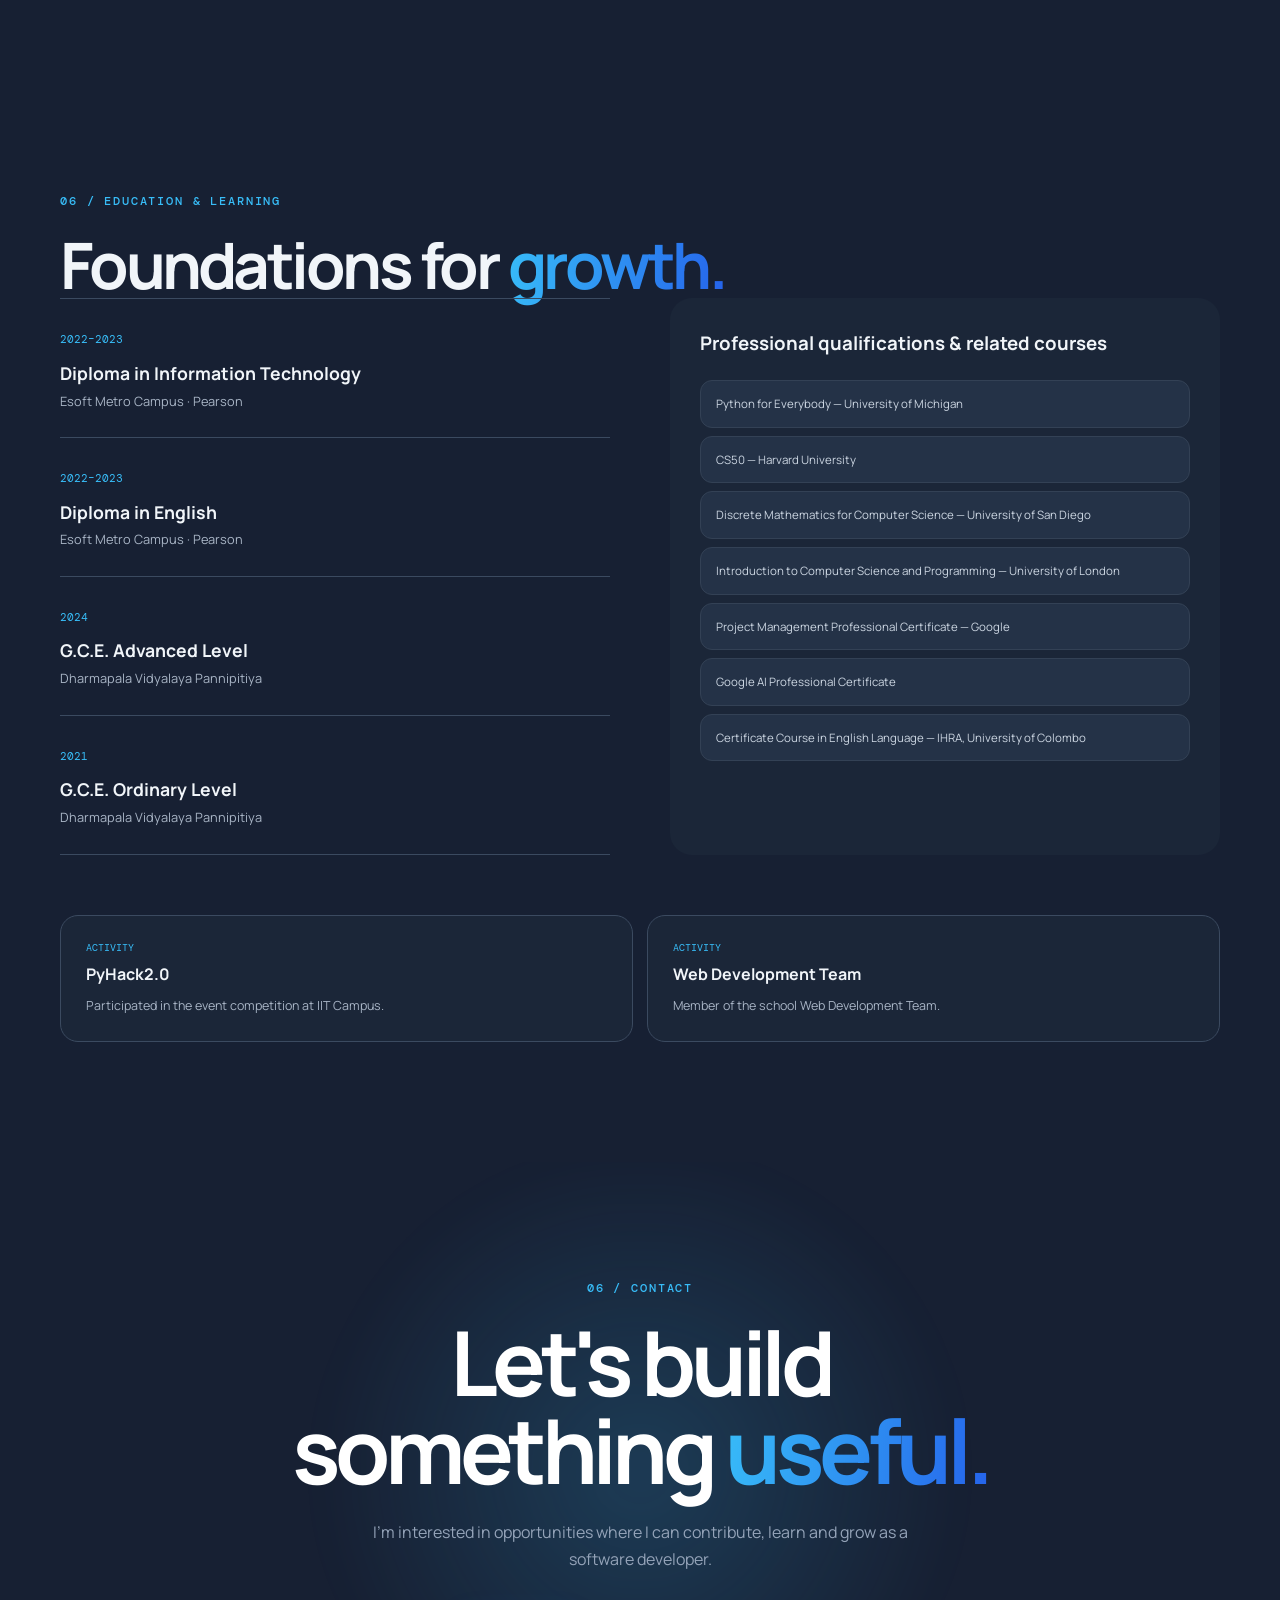
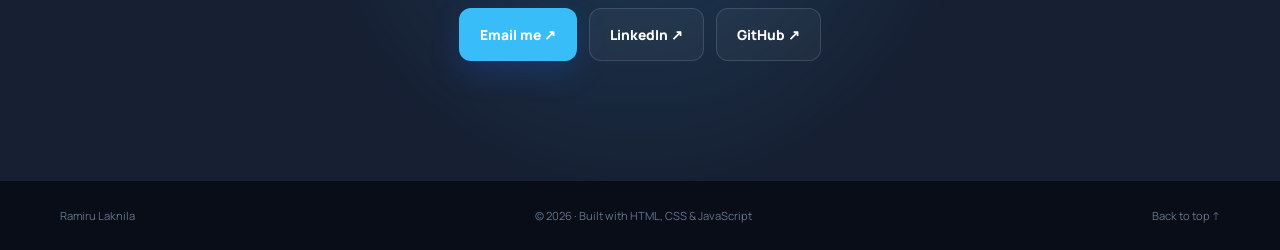
==== commit 0df26a62: "Initial commit" ====
--- a/index.html
+++ b/index.html
@@ -12,7 +12,13 @@
 
   <header class="site-header" id="top">
     <nav class="nav container">
-      <a href="#home" class="logo">RL<span>.</span></a>
+    
+<a href="#home" class="logo">
+  <img src="images/profile.jpg" alt="Profile photo">
+  <span>RL.</span>
+</a>
+
+
       <button class="nav-toggle" aria-label="Open navigation" aria-expanded="false">
         <span></span><span></span>
       </button>
@@ -34,10 +40,13 @@
       <div class="container hero-inner">
         <div class="hero-copy reveal">
           <p class="eyebrow"><span class="status-dot"></span> Open to opportunities</p>
-          <h1>Building practical software with a <span class="gradient-text">curious mind.</span></h1>
+          <h2 class="hero-title">
+    <span class="intro">Hi, I'm </span>
+    <span class="name">Ramiru Laknila.</span>
+</h2>
           <p class="hero-subtitle">
-            I'm <strong>Ramiru Laknila</strong>, an aspiring software developer interested in
-            computer science, software development and building practical applications.
+            <strong>Ramiru Laknila</strong>, is an undergraduate student at University of Westminster interested in
+            computer science, software development and building practical applications that helps to solve real world problems.
           </p>
           <div class="hero-actions">
             <a class="btn btn-primary" href="#projects">Explore projects <span>↗</span></a>
@@ -52,21 +61,9 @@
           </div>
         </div>
 
-        <div class="hero-orbit reveal" aria-hidden="true">
-          <div class="orbit orbit-1"></div>
-          <div class="orbit orbit-2"></div>
-          <div class="orbit orbit-3"></div>
-          <div class="core">
-            <span>CODE</span>
-            <strong>+</strong>
-            <span>LEARN</span>
-          </div>
-          <div class="orbit-tag tag-python">Python</div>
-          <div class="orbit-tag tag-web">Web</div>
-          <div class="orbit-tag tag-sql">SQL</div>
-        </div>
-      </div>
-      <div class="scroll-cue">SCROLL <span></span></div>
+        
+      </div>
+      
     </section>
 
     <section class="section" id="about">
@@ -86,9 +83,9 @@
             developing as a software developer.
           </p>
           <div class="mini-stats">
-            <div><strong>3+</strong><span>Featured projects</span></div>
+            <div><strong>10</strong><span>Featured projects</span></div>
             <div><strong>6+</strong><span>Professional courses</span></div>
-            <div><strong>2026</strong><span>Work experience</span></div>
+            
           </div>
         </div>
       </div>
@@ -103,8 +100,8 @@
         <div class="skills-grid">
           <article class="skill-card reveal">
             <div class="skill-number">01</div>
-            <h3>Programming</h3>
-            <div class="chips"><span>Python</span><span>C</span><span>C++</span><span>C#</span></div>
+            <h2>Programming</h2>
+            <div class="chips"><span>Python</span><span>JavaScirpt</span><span>C#</span></div>
           </article>
           <article class="skill-card reveal">
             <div class="skill-number">02</div>
--- a/style.css
+++ b/style.css
@@ -317,3 +317,37 @@
 .modal-content { background: #1B2638; }
 .modal-close { color: #94A3B8; }
 
+
+.logo {
+  display: flex;
+  align-items: center;
+  gap: 10px;
+  text-decoration: none;
+}
+
+.logo img {
+  width: 42px;
+  height: 42px;
+  border-radius: 50%;
+  object-fit: cover;
+}
+
+.logo span {
+  font-size: 1.4rem;
+  font-weight: 700;
+}
+.hero-title {
+    font-size: clamp(3rem, 6vw, 4.5rem);
+    font-weight: 800;
+    line-height: 1.1;
+    letter-spacing: -2px;
+    white-space: nowrap;
+}
+
+.hero-title .intro {
+    color: #f8fafc;
+}
+
+.hero-title .name {
+    color: #38bdf8;
+}
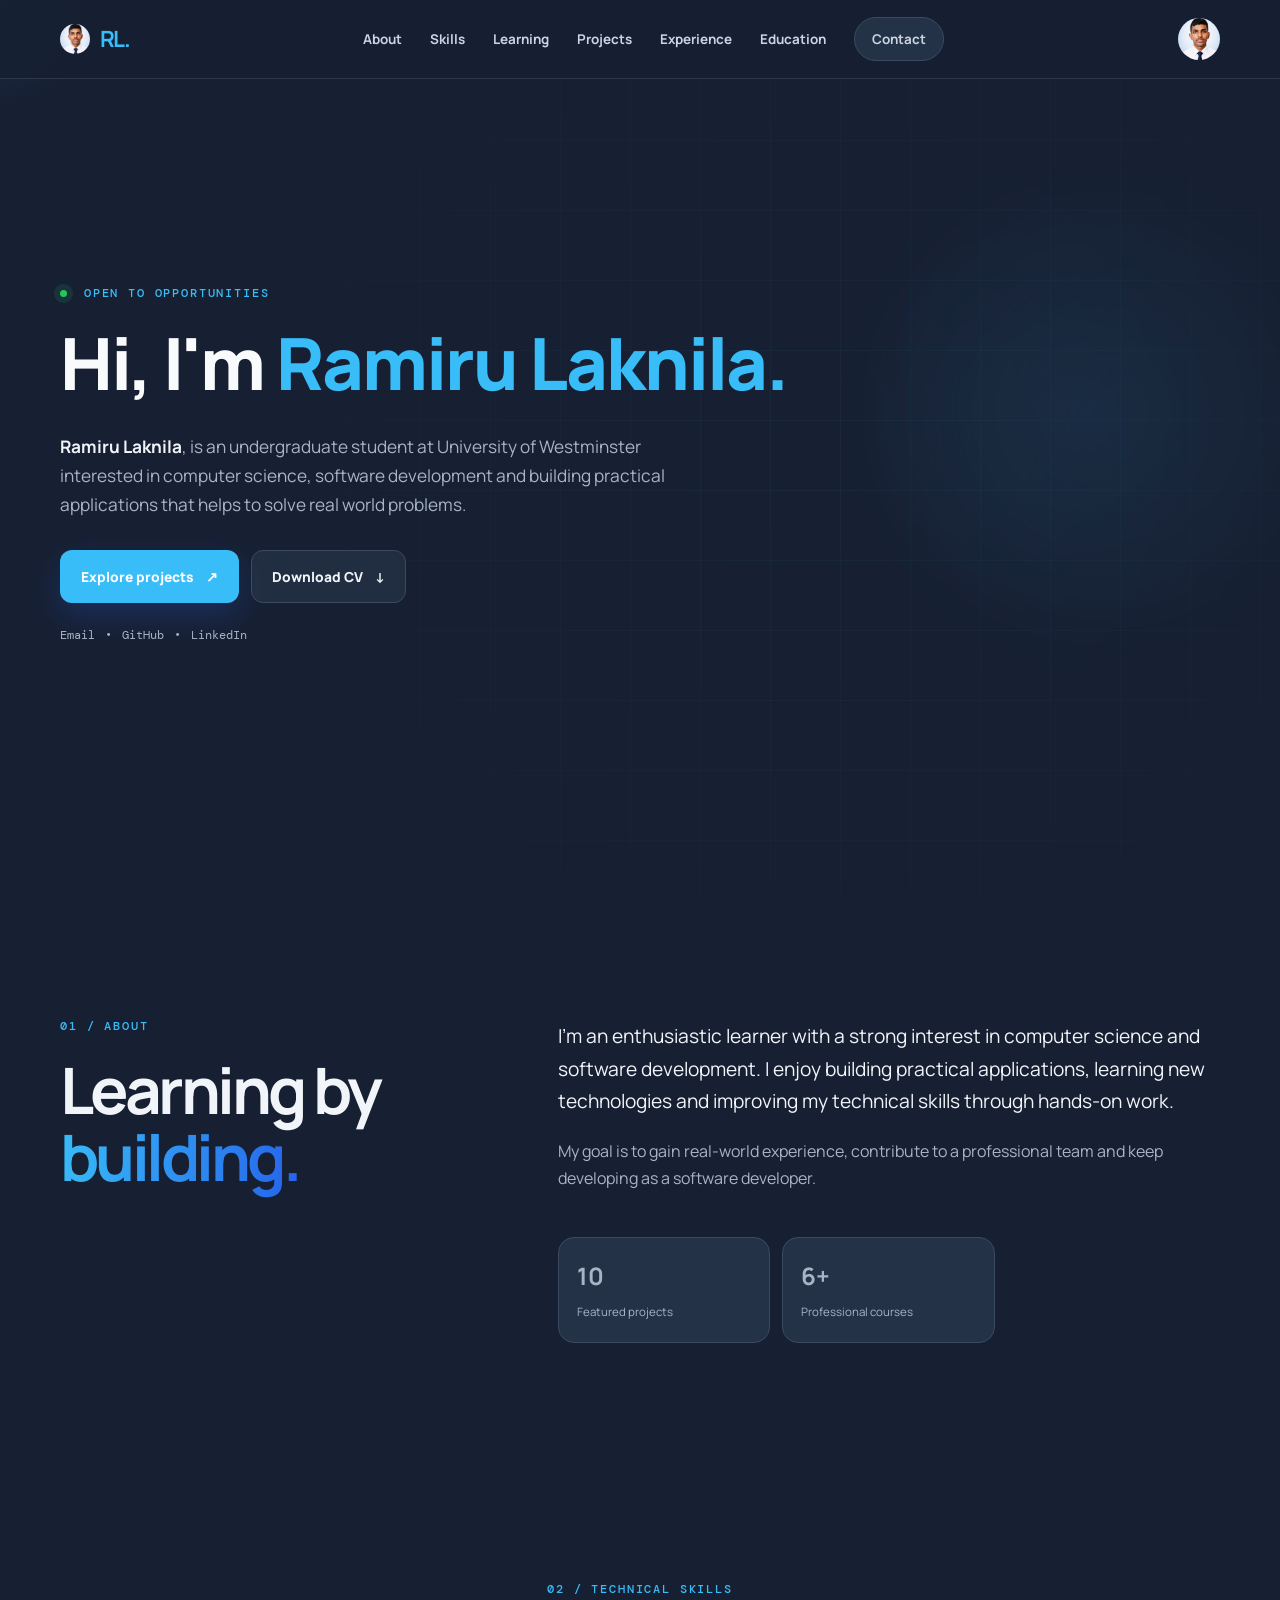
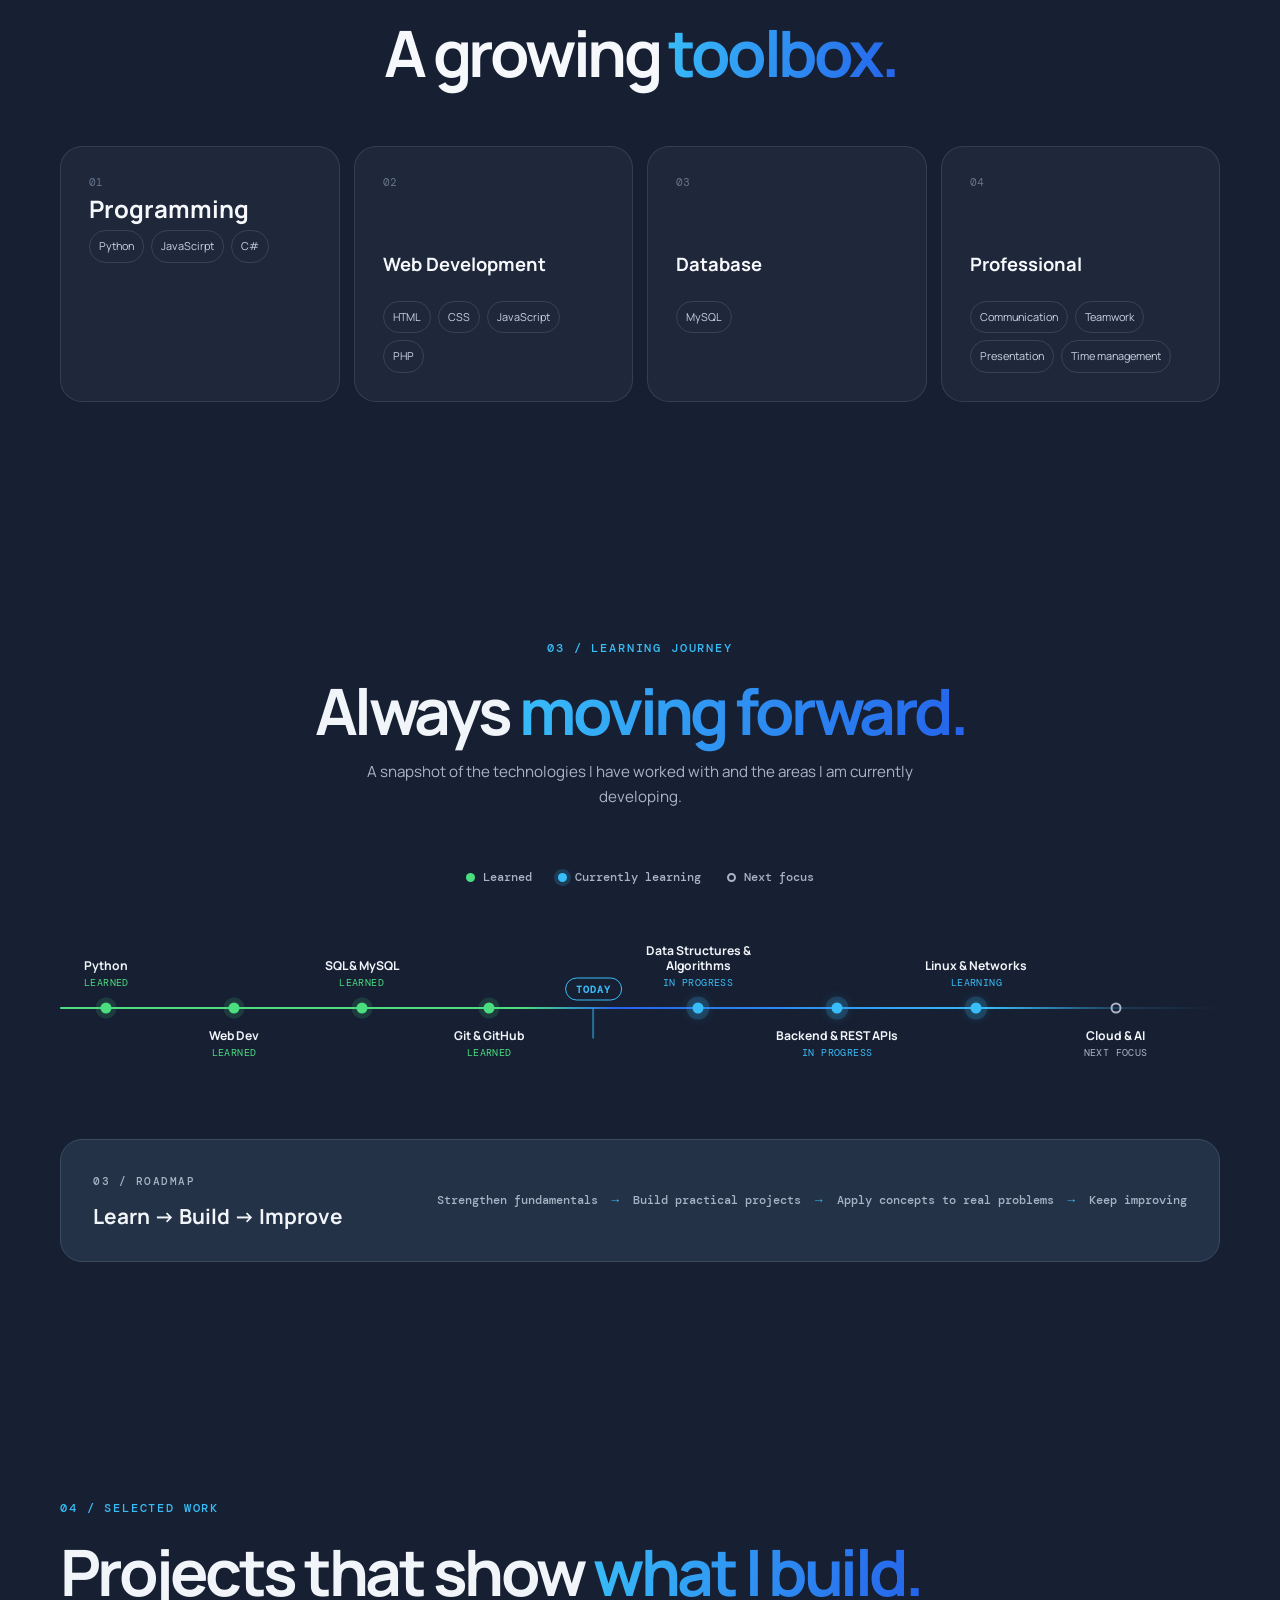
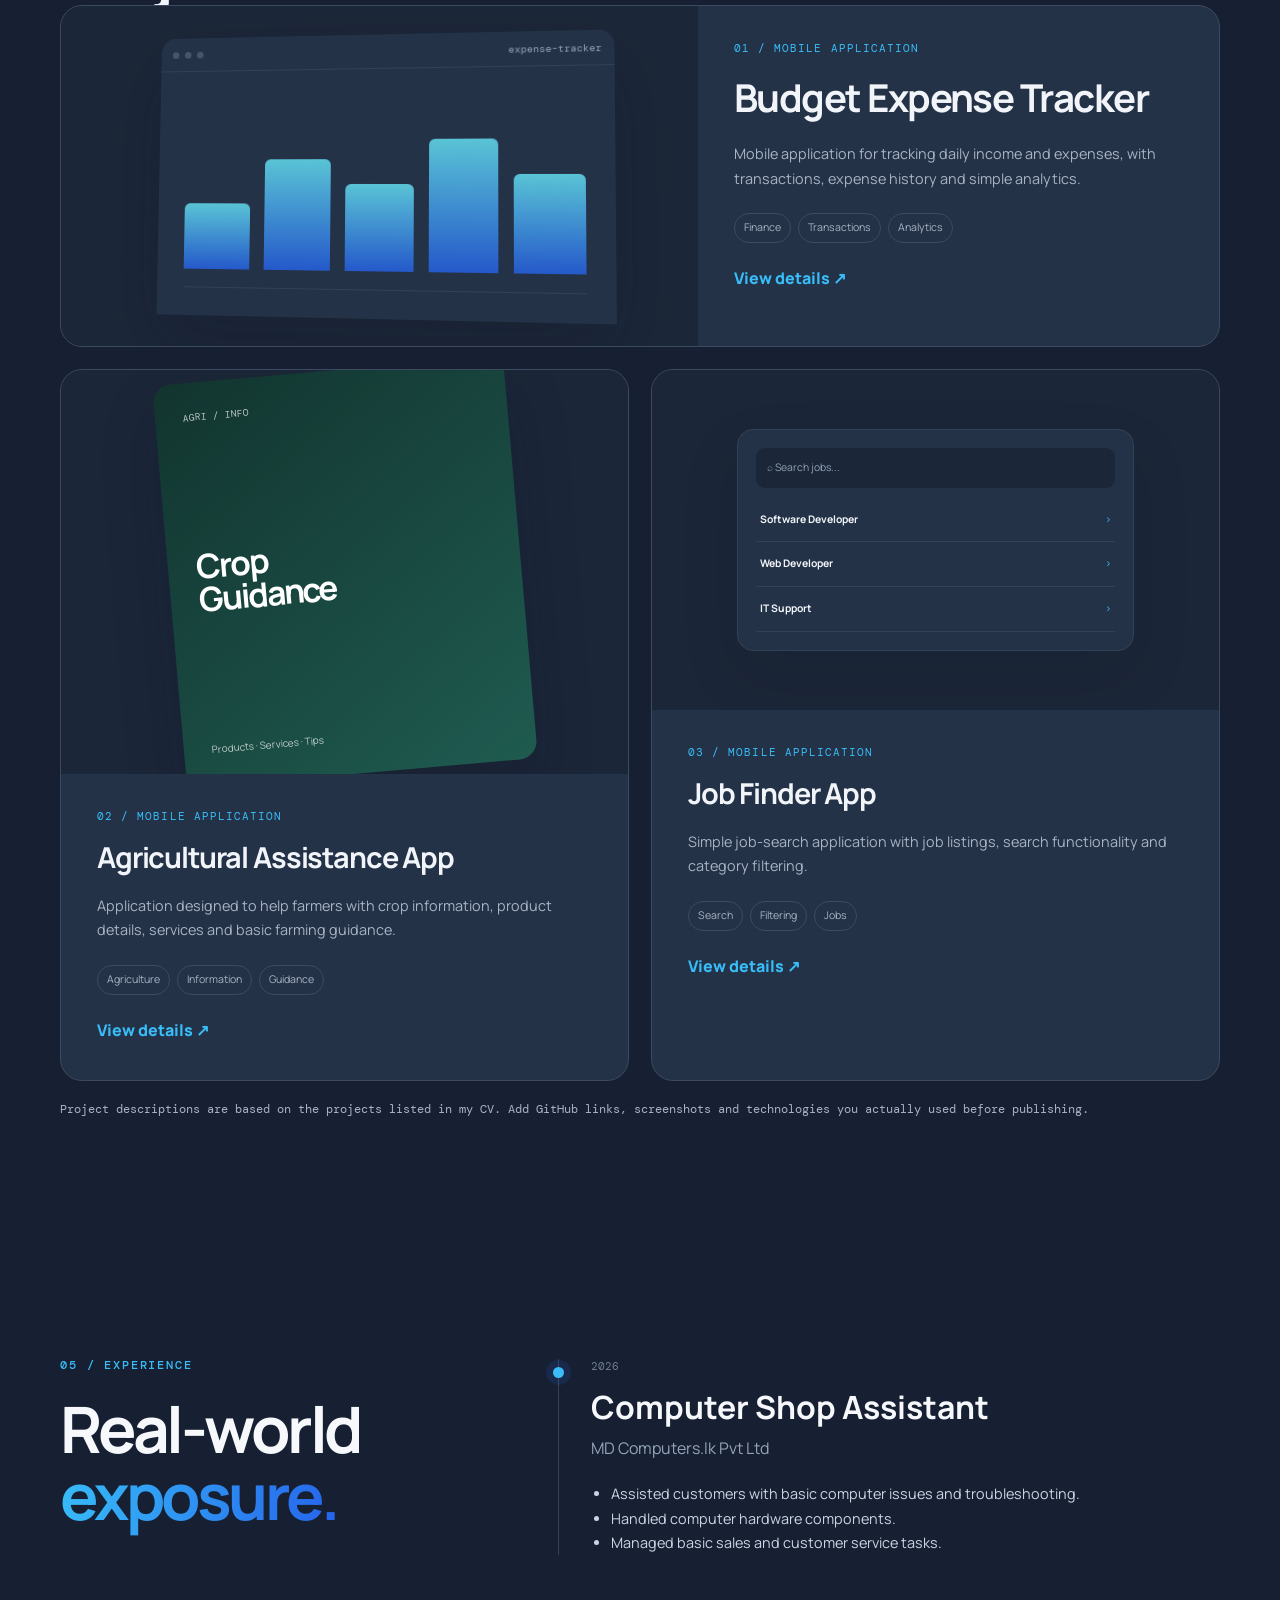
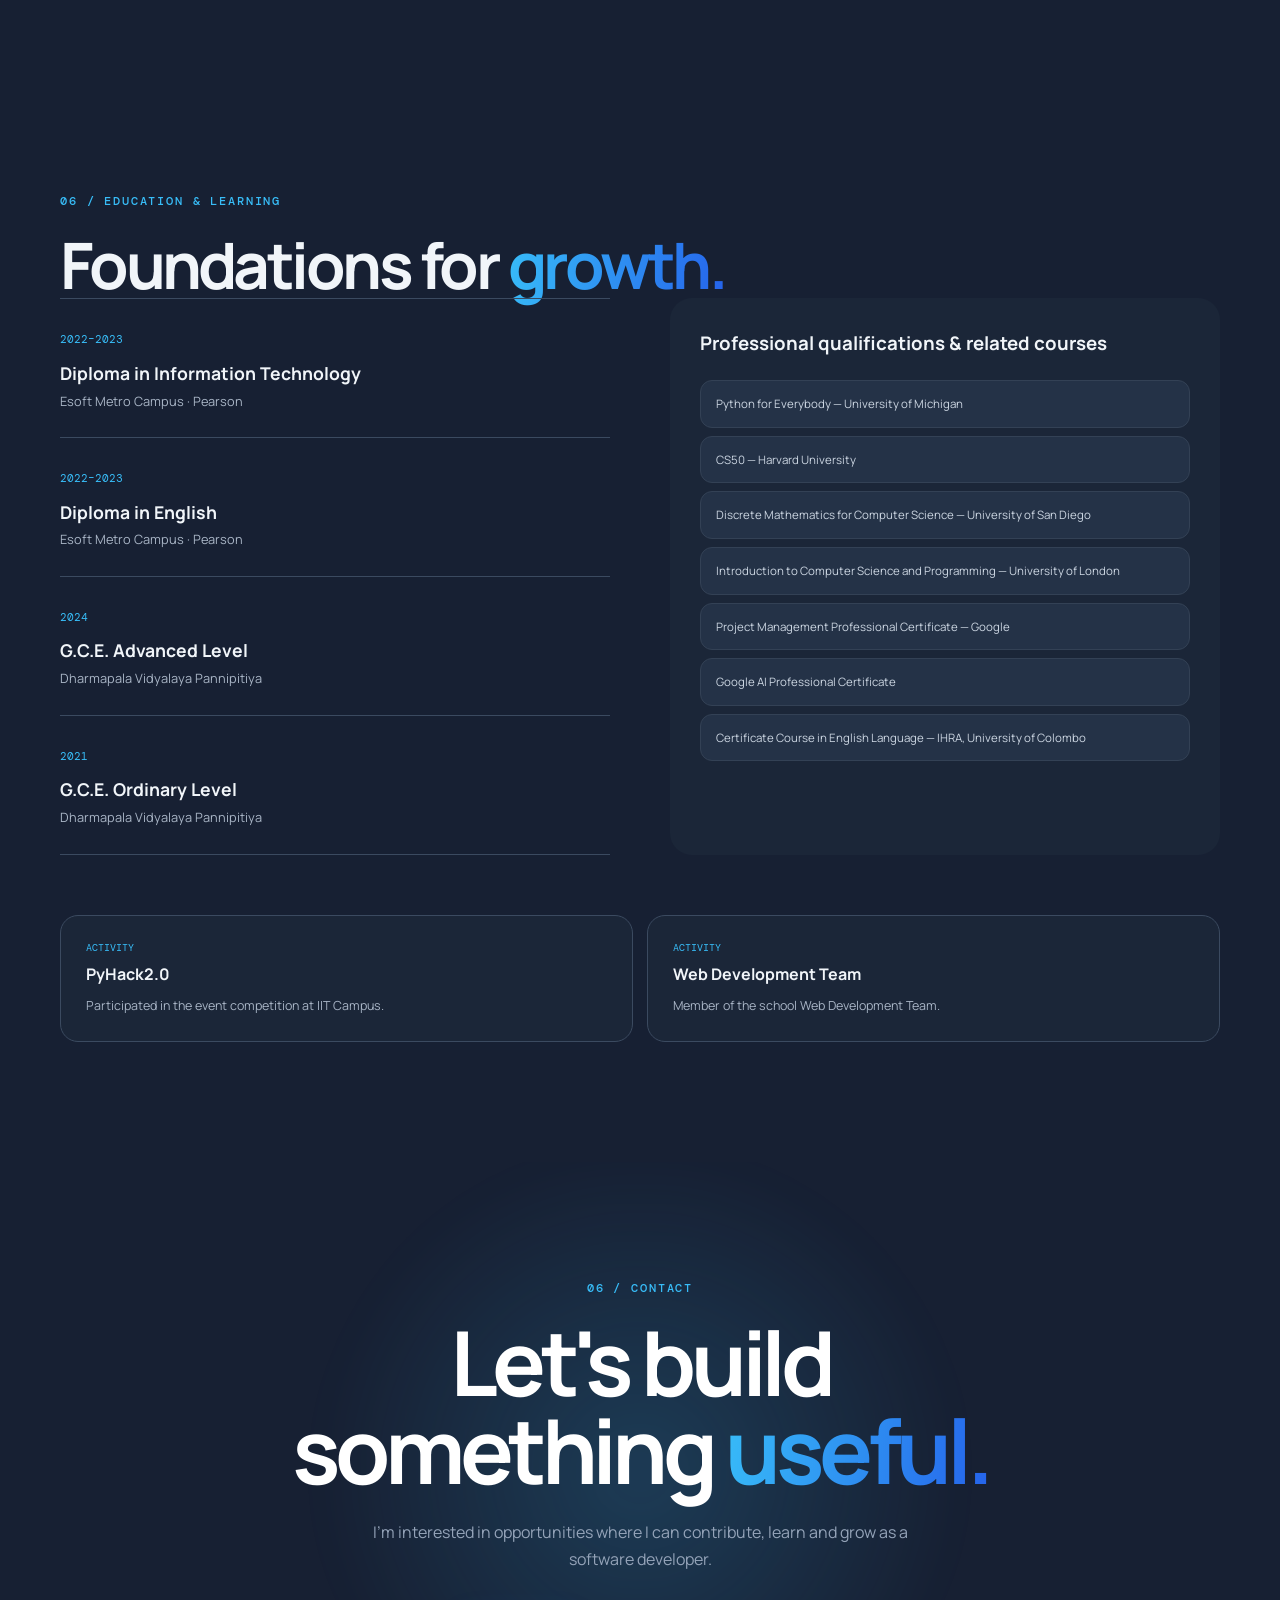
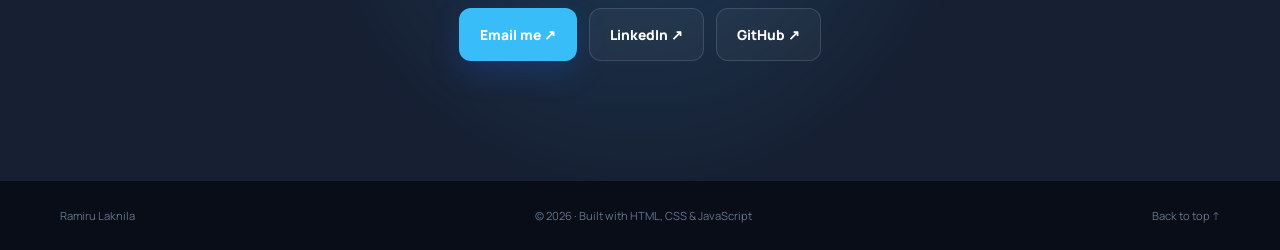
==== commit 9c538ea4: "logo done" ====
--- a/index.html
+++ b/index.html
@@ -14,7 +14,7 @@
     <nav class="nav container">
     
 <a href="#home" class="logo">
-  <img src="images/profile.jpg" alt="Profile photo">
+  <img class="logo-image" src="images/profile.jpg" alt="">
   <span>RL.</span>
 </a>
 
@@ -31,6 +31,7 @@
         <a href="#education">Education</a>
         <a href="#contact" class="nav-cta">Contact</a>
       </div>
+      <img class="header-profile" src="images/profile.jpg" alt="Profile photo">
     </nav>
   </header>
 
--- a/style.css
+++ b/style.css
@@ -325,11 +325,20 @@
   text-decoration: none;
 }
 
-.logo img {
+.logo-image {
+  width: 30px;
+  height: 30px;
+  border-radius: 50%;
+  object-fit: cover;
+  flex: 0 0 30px;
+}
+
+.header-profile {
   width: 42px;
   height: 42px;
   border-radius: 50%;
   object-fit: cover;
+  flex: 0 0 42px;
 }
 
 .logo span {
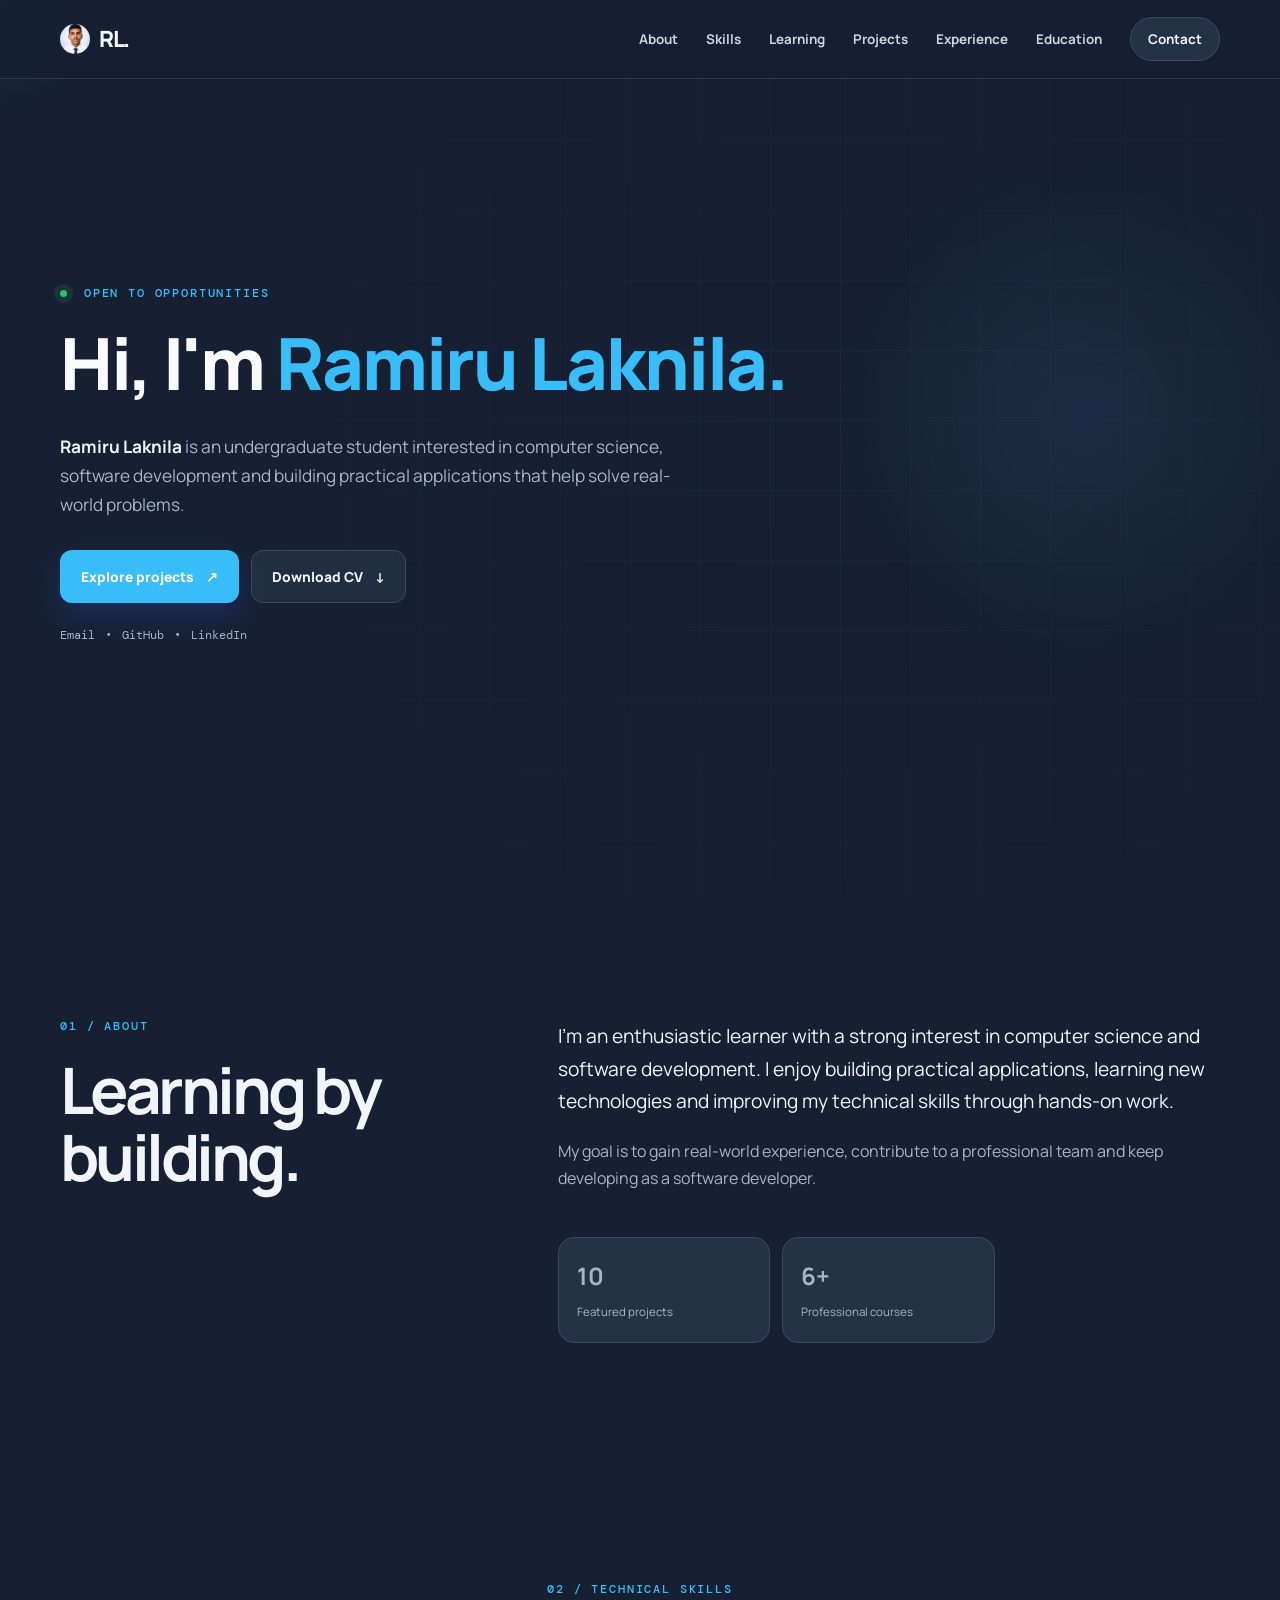
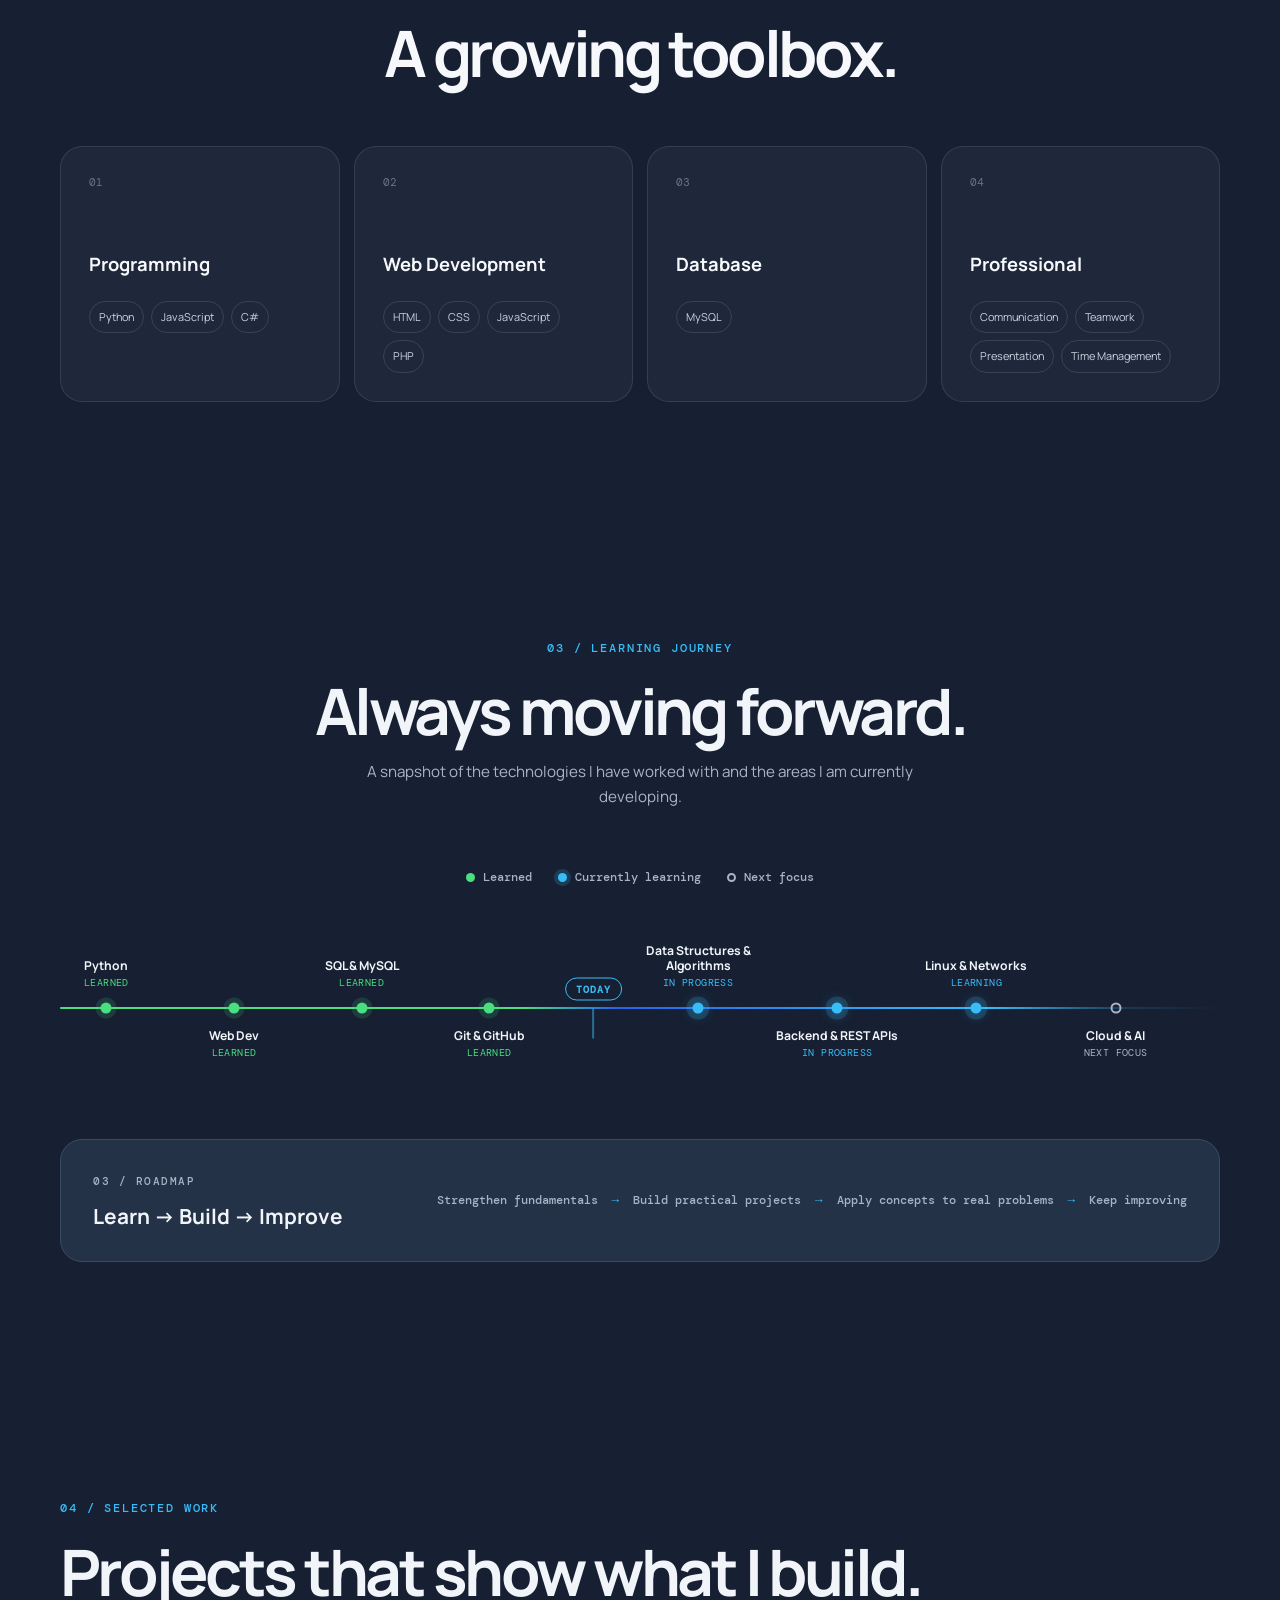
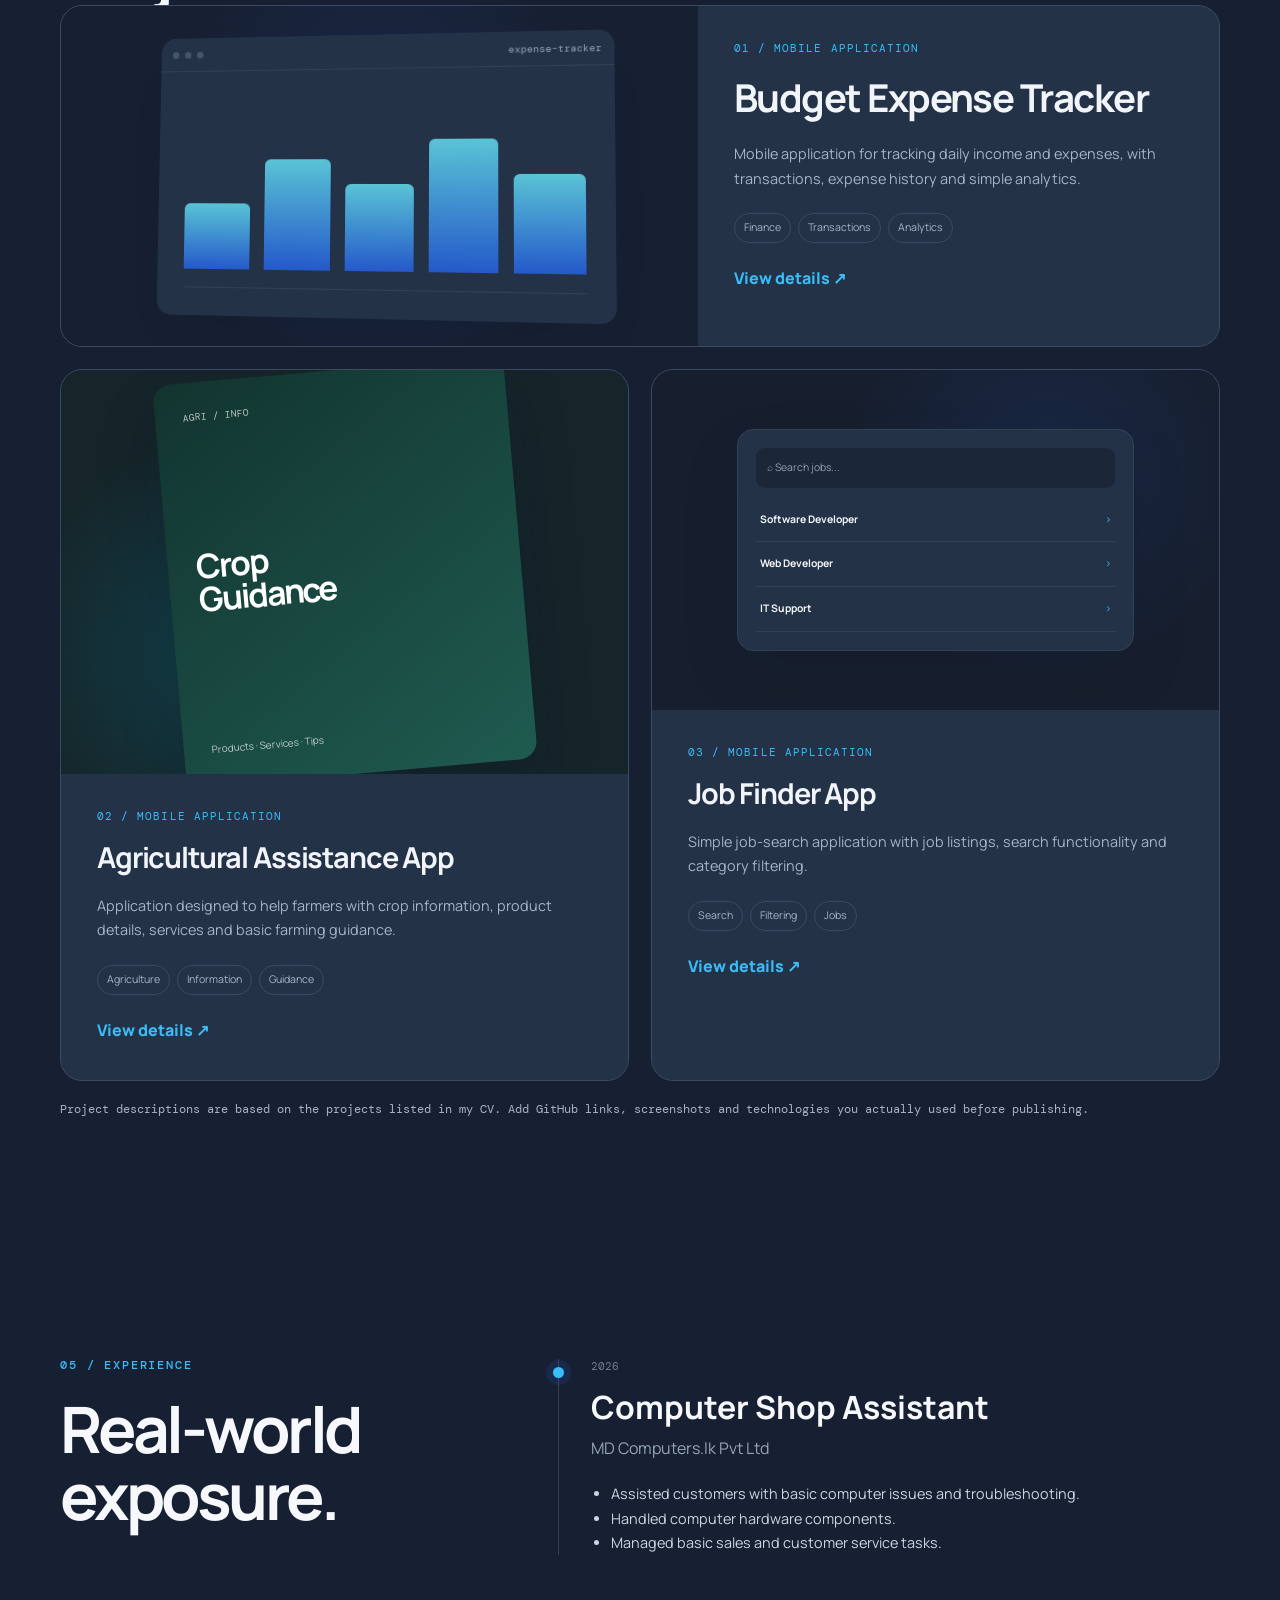
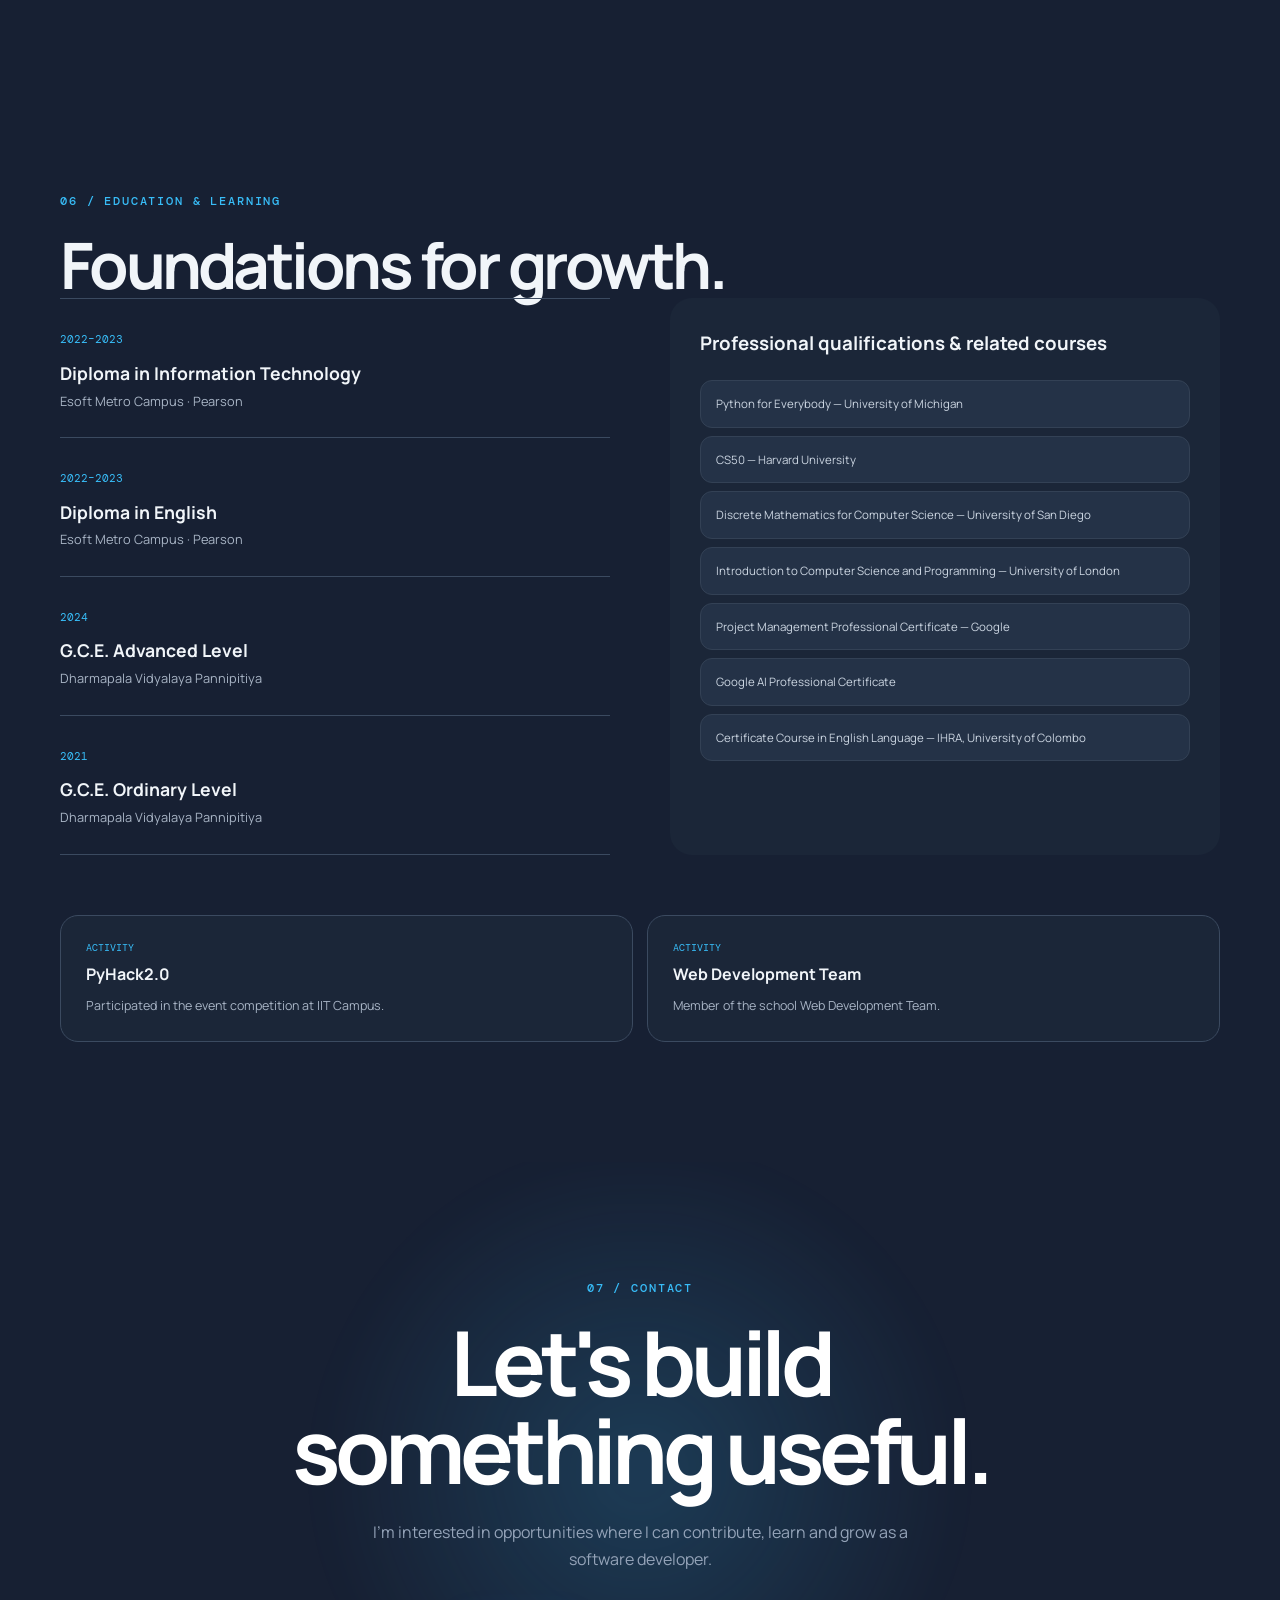
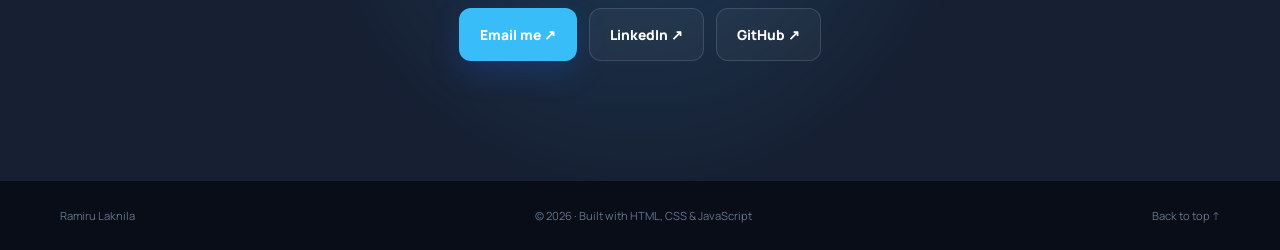
==== commit 053a3a1f: "logo" ====
--- a/index.html
+++ b/index.html
@@ -1,377 +1,1187 @@
 <!DOCTYPE html>
 <html lang="en">
+
 <head>
   <meta charset="UTF-8">
-  <meta name="viewport" content="width=device-width, initial-scale=1.0">
-  <meta name="description" content="Ramiru Laknila — aspiring software developer portfolio.">
+
+  <meta
+    name="viewport"
+    content="width=device-width, initial-scale=1.0"
+  >
+
+  <meta
+    name="description"
+    content="Ramiru Laknila — aspiring software developer portfolio."
+  >
+
   <title>Ramiru Laknila | Software Developer</title>
+
   <link rel="stylesheet" href="style.css">
 </head>
+
 <body>
+
   <div class="cursor-glow" aria-hidden="true"></div>
 
+  <!-- HEADER -->
+
   <header class="site-header" id="top">
+
     <nav class="nav container">
-    
-<a href="#home" class="logo">
-  <img class="logo-image" src="images/profile.jpg" alt="">
-  <span>RL.</span>
-</a>
-
-
-      <button class="nav-toggle" aria-label="Open navigation" aria-expanded="false">
-        <span></span><span></span>
+
+      <!-- Small profile image + RL logo -->
+      <a href="#home" class="logo">
+
+        <img
+          class="logo-image"
+          src="images/profile.jpg"
+          alt=""
+        >
+
+        <span>RL.</span>
+
+      </a>
+
+      <!-- Mobile menu -->
+      <button
+        class="nav-toggle"
+        aria-label="Open navigation"
+        aria-expanded="false"
+      >
+        <span></span>
+        <span></span>
       </button>
+
+      <!-- Navigation links -->
       <div class="nav-links">
+
         <a href="#about">About</a>
+
         <a href="#skills">Skills</a>
+
         <a href="#learning">Learning</a>
+
         <a href="#projects">Projects</a>
+
         <a href="#experience">Experience</a>
+
         <a href="#education">Education</a>
-        <a href="#contact" class="nav-cta">Contact</a>
+
+        <a
+          href="#contact"
+          class="nav-cta"
+        >
+          Contact
+        </a>
+
       </div>
-      <img class="header-profile" src="images/profile.jpg" alt="Profile photo">
+
     </nav>
+
   </header>
 
+
   <main>
-    <section class="hero section" id="home">
+
+    <!-- HERO -->
+
+    <section
+      class="hero section"
+      id="home"
+    >
+
       <div class="hero-grid"></div>
+
       <div class="container hero-inner">
+
         <div class="hero-copy reveal">
-          <p class="eyebrow"><span class="status-dot"></span> Open to opportunities</p>
-          <h2 class="hero-title">
-    <span class="intro">Hi, I'm </span>
-    <span class="name">Ramiru Laknila.</span>
-</h2>
+
+          <p class="eyebrow">
+            <span class="status-dot"></span>
+            Open to opportunities
+          </p>
+
+          <h1 class="hero-title">
+
+            <span class="intro">
+              Hi, I'm
+            </span>
+
+            <span class="name">
+              Ramiru Laknila.
+            </span>
+
+          </h1>
+
           <p class="hero-subtitle">
-            <strong>Ramiru Laknila</strong>, is an undergraduate student at University of Westminster interested in
-            computer science, software development and building practical applications that helps to solve real world problems.
+
+            <strong>Ramiru Laknila</strong> is an undergraduate student
+            interested in computer science, software development and
+            building practical applications that help solve real-world
+            problems.
+
           </p>
+
           <div class="hero-actions">
-            <a class="btn btn-primary" href="#projects">Explore projects <span>↗</span></a>
-            <a class="btn btn-secondary" href="resume.pdf" download>Download CV <span>↓</span></a>
+
+            <a
+              class="btn btn-primary"
+              href="#projects"
+            >
+              Explore projects <span>↗</span>
+            </a>
+
+            <a
+              class="btn btn-secondary"
+              href="resume.pdf"
+              download
+            >
+              Download CV <span>↓</span>
+            </a>
+
           </div>
+
           <div class="quick-links">
-            <a href="#contact">Email</a>
+
+            <a href="#contact">
+              Email
+            </a>
+
             <span>•</span>
-            <a href="#" target="_blank" rel="noreferrer">GitHub</a>
+
+            <a
+              href="#"
+              target="_blank"
+              rel="noreferrer"
+            >
+              GitHub
+            </a>
+
             <span>•</span>
-            <a href="#" target="_blank" rel="noreferrer">LinkedIn</a>
+
+            <a
+              href="#"
+              target="_blank"
+              rel="noreferrer"
+            >
+              LinkedIn
+            </a>
+
           </div>
-        </div>
-
-        
+
+        </div>
+
       </div>
-      
+
     </section>
 
-    <section class="section" id="about">
+
+    <!-- ABOUT -->
+
+    <section
+      class="section"
+      id="about"
+    >
+
       <div class="container split">
+
         <div class="section-heading reveal">
-          <p class="eyebrow">01 / About</p>
-          <h2>Learning by <span class="gradient-text">building.</span></h2>
-        </div>
+
+          <p class="eyebrow">
+            01 / About
+          </p>
+
+          <h2>
+            Learning by
+            <span class="gradient-text">
+              building.
+            </span>
+          </h2>
+
+        </div>
+
         <div class="about-copy reveal">
+
           <p class="lead">
-            I'm an enthusiastic learner with a strong interest in computer science and software
-            development. I enjoy building practical applications, learning new technologies and
+
+            I'm an enthusiastic learner with a strong interest in
+            computer science and software development. I enjoy building
+            practical applications, learning new technologies and
             improving my technical skills through hands-on work.
+
           </p>
+
           <p>
-            My goal is to gain real-world experience, contribute to a professional team and keep
-            developing as a software developer.
+
+            My goal is to gain real-world experience, contribute to a
+            professional team and keep developing as a software developer.
+
           </p>
+
           <div class="mini-stats">
-            <div><strong>10</strong><span>Featured projects</span></div>
-            <div><strong>6+</strong><span>Professional courses</span></div>
-            
+
+            <div>
+              <strong>10</strong>
+              <span>Featured projects</span>
+            </div>
+
+            <div>
+              <strong>6+</strong>
+              <span>Professional courses</span>
+            </div>
+
           </div>
-        </div>
+
+        </div>
+
       </div>
+
     </section>
 
-    <section class="section section-dark" id="skills">
+
+    <!-- SKILLS -->
+
+    <section
+      class="section section-dark"
+      id="skills"
+    >
+
       <div class="container">
+
         <div class="section-heading centered reveal">
-          <p class="eyebrow">02 / Technical skills</p>
-          <h2>A growing <span class="gradient-text">toolbox.</span></h2>
-        </div>
+
+          <p class="eyebrow">
+            02 / Technical skills
+          </p>
+
+          <h2>
+            A growing
+            <span class="gradient-text">
+              toolbox.
+            </span>
+          </h2>
+
+        </div>
+
         <div class="skills-grid">
+
           <article class="skill-card reveal">
-            <div class="skill-number">01</div>
-            <h2>Programming</h2>
-            <div class="chips"><span>Python</span><span>JavaScirpt</span><span>C#</span></div>
+
+            <div class="skill-number">
+              01
+            </div>
+
+            <h3>
+              Programming
+            </h3>
+
+            <div class="chips">
+              <span>Python</span>
+              <span>JavaScript</span>
+              <span>C#</span>
+            </div>
+
           </article>
+
           <article class="skill-card reveal">
-            <div class="skill-number">02</div>
-            <h3>Web Development</h3>
-            <div class="chips"><span>HTML</span><span>CSS</span><span>JavaScript</span><span>PHP</span></div>
+
+            <div class="skill-number">
+              02
+            </div>
+
+            <h3>
+              Web Development
+            </h3>
+
+            <div class="chips">
+              <span>HTML</span>
+              <span>CSS</span>
+              <span>JavaScript</span>
+              <span>PHP</span>
+            </div>
+
           </article>
+
           <article class="skill-card reveal">
-            <div class="skill-number">03</div>
-            <h3>Database</h3>
-            <div class="chips"><span>MySQL</span></div>
+
+            <div class="skill-number">
+              03
+            </div>
+
+            <h3>
+              Database
+            </h3>
+
+            <div class="chips">
+              <span>MySQL</span>
+            </div>
+
           </article>
+
           <article class="skill-card reveal">
-            <div class="skill-number">04</div>
-            <h3>Professional</h3>
-            <div class="chips"><span>Communication</span><span>Teamwork</span><span>Presentation</span><span>Time management</span></div>
+
+            <div class="skill-number">
+              04
+            </div>
+
+            <h3>
+              Professional
+            </h3>
+
+            <div class="chips">
+              <span>Communication</span>
+              <span>Teamwork</span>
+              <span>Presentation</span>
+              <span>Time Management</span>
+            </div>
+
           </article>
-        </div>
+
+        </div>
+
       </div>
+
     </section>
 
-    <section class="section learning-section" id="learning">
+
+    <!-- LEARNING JOURNEY -->
+
+    <section
+      class="section learning-section"
+      id="learning"
+    >
+
       <div class="container">
+
         <div class="section-heading centered reveal">
-          <p class="eyebrow">03 / Learning journey</p>
-          <h2>Always <span class="gradient-text">moving forward.</span></h2>
-          <p class="learning-intro">A snapshot of the technologies I have worked with and the areas I am currently developing.</p>
+
+          <p class="eyebrow">
+            03 / Learning journey
+          </p>
+
+          <h2>
+            Always
+            <span class="gradient-text">
+              moving forward.
+            </span>
+          </h2>
+
+          <p class="learning-intro">
+
+            A snapshot of the technologies I have worked with and the
+            areas I am currently developing.
+
+          </p>
+
         </div>
 
         <div class="learning-key reveal">
-          <span><i class="key-dot learned"></i> Learned</span>
-          <span><i class="key-dot current"></i> Currently learning</span>
-          <span><i class="key-dot next"></i> Next focus</span>
+
+          <span>
+            <i class="key-dot learned"></i>
+            Learned
+          </span>
+
+          <span>
+            <i class="key-dot current"></i>
+            Currently learning
+          </span>
+
+          <span>
+            <i class="key-dot next"></i>
+            Next focus
+          </span>
+
         </div>
 
         <div class="learning-track-wrap reveal">
+
           <div class="learning-track">
+
             <div class="track-line"></div>
 
-            <div class="track-node learned pos-above" style="left:4%">
-              <div class="node-label"><strong>Python</strong><small>Learned</small></div>
+            <div
+              class="track-node learned pos-above"
+              style="left:4%"
+            >
+              <div class="node-label">
+                <strong>Python</strong>
+                <small>Learned</small>
+              </div>
+
               <span class="node-dot"></span>
             </div>
-            <div class="track-node learned pos-below" style="left:15%">
+
+            <div
+              class="track-node learned pos-below"
+              style="left:15%"
+            >
               <span class="node-dot"></span>
-              <div class="node-label"><strong>Web Dev</strong><small>Learned</small></div>
-            </div>
-            <div class="track-node learned pos-above" style="left:26%">
-              <div class="node-label"><strong>SQL & MySQL</strong><small>Learned</small></div>
+
+              <div class="node-label">
+                <strong>Web Dev</strong>
+                <small>Learned</small>
+              </div>
+            </div>
+
+            <div
+              class="track-node learned pos-above"
+              style="left:26%"
+            >
+              <div class="node-label">
+                <strong>SQL & MySQL</strong>
+                <small>Learned</small>
+              </div>
+
               <span class="node-dot"></span>
             </div>
-            <div class="track-node learned pos-below" style="left:37%">
+
+            <div
+              class="track-node learned pos-below"
+              style="left:37%"
+            >
               <span class="node-dot"></span>
-              <div class="node-label"><strong>Git & GitHub</strong><small>Learned</small></div>
-            </div>
-
-            <div class="track-today" style="left:46%">
+
+              <div class="node-label">
+                <strong>Git & GitHub</strong>
+                <small>Learned</small>
+              </div>
+            </div>
+
+            <div
+              class="track-today"
+              style="left:46%"
+            >
               <span>Today</span>
               <i></i>
             </div>
 
-            <div class="track-node current pos-above" style="left:55%">
-              <div class="node-label"><strong>Data Structures & Algorithms</strong><small>In progress</small></div>
+            <div
+              class="track-node current pos-above"
+              style="left:55%"
+            >
+              <div class="node-label">
+                <strong>Data Structures & Algorithms</strong>
+                <small>In progress</small>
+              </div>
+
               <span class="node-dot"></span>
             </div>
-            <div class="track-node current pos-below" style="left:67%">
+
+            <div
+              class="track-node current pos-below"
+              style="left:67%"
+            >
               <span class="node-dot"></span>
-              <div class="node-label"><strong>Backend & REST APIs</strong><small>In progress</small></div>
-            </div>
-            <div class="track-node current pos-above" style="left:79%">
-              <div class="node-label"><strong>Linux & Networks</strong><small>Learning</small></div>
+
+              <div class="node-label">
+                <strong>Backend & REST APIs</strong>
+                <small>In progress</small>
+              </div>
+            </div>
+
+            <div
+              class="track-node current pos-above"
+              style="left:79%"
+            >
+              <div class="node-label">
+                <strong>Linux & Networks</strong>
+                <small>Learning</small>
+              </div>
+
               <span class="node-dot"></span>
             </div>
-            <div class="track-node next pos-below" style="left:91%">
+
+            <div
+              class="track-node next pos-below"
+              style="left:91%"
+            >
               <span class="node-dot"></span>
-              <div class="node-label"><strong>Cloud & AI</strong><small>Next focus</small></div>
-            </div>
+
+              <div class="node-label">
+                <strong>Cloud & AI</strong>
+                <small>Next focus</small>
+              </div>
+            </div>
+
           </div>
+
         </div>
 
         <div class="learning-roadmap reveal">
+
           <div>
-            <span class="learning-label">03 / ROADMAP</span>
-            <h3>Learn → Build → Improve</h3>
+
+            <span class="learning-label">
+              03 / ROADMAP
+            </span>
+
+            <h3>
+              Learn → Build → Improve
+            </h3>
+
           </div>
+
           <div class="roadmap-steps">
-            <span>Strengthen fundamentals</span><b>→</b><span>Build practical projects</span><b>→</b><span>Apply concepts to real problems</span><b>→</b><span>Keep improving</span>
+
+            <span>Strengthen fundamentals</span>
+
+            <b>→</b>
+
+            <span>Build practical projects</span>
+
+            <b>→</b>
+
+            <span>Apply concepts to real problems</span>
+
+            <b>→</b>
+
+            <span>Keep improving</span>
+
           </div>
-        </div>
+
+        </div>
+
       </div>
+
     </section>
 
-    <section class="section" id="projects">
+
+    <!-- PROJECTS -->
+
+    <section
+      class="section"
+      id="projects"
+    >
+
       <div class="container">
+
         <div class="section-heading reveal">
-          <p class="eyebrow">04 / Selected work</p>
-          <h2>Projects that show <span class="gradient-text">what I build.</span></h2>
+
+          <p class="eyebrow">
+            04 / Selected work
+          </p>
+
+          <h2>
+            Projects that show
+            <span class="gradient-text">
+              what I build.
+            </span>
+          </h2>
+
         </div>
 
         <div class="projects">
+
           <article class="project featured reveal">
+
             <div class="project-visual expense-visual">
+
               <div class="mock-window">
-                <div class="mock-top"><i></i><i></i><i></i><span>expense-tracker</span></div>
+
+                <div class="mock-top">
+
+                  <i></i>
+                  <i></i>
+                  <i></i>
+
+                  <span>
+                    expense-tracker
+                  </span>
+
+                </div>
+
                 <div class="mock-body">
-                  <div class="mock-bars"><b style="height:45%"></b><b style="height:75%"></b><b style="height:58%"></b><b style="height:88%"></b><b style="height:65%"></b></div>
+
+                  <div class="mock-bars">
+
+                    <b style="height:45%"></b>
+                    <b style="height:75%"></b>
+                    <b style="height:58%"></b>
+                    <b style="height:88%"></b>
+                    <b style="height:65%"></b>
+
+                  </div>
+
                   <div class="mock-line"></div>
+
                 </div>
-              </div>
-            </div>
+
+              </div>
+
+            </div>
+
             <div class="project-info">
-              <p class="project-type">01 / Mobile application</p>
-              <h3>Budget Expense Tracker</h3>
-              <p>Mobile application for tracking daily income and expenses, with transactions, expense history and simple analytics.</p>
-              <div class="project-tags"><span>Finance</span><span>Transactions</span><span>Analytics</span></div>
-              <button class="text-link project-open" data-project="expense">View details <span>↗</span></button>
-            </div>
+
+              <p class="project-type">
+                01 / Mobile application
+              </p>
+
+              <h3>
+                Budget Expense Tracker
+              </h3>
+
+              <p>
+                Mobile application for tracking daily income and
+                expenses, with transactions, expense history and
+                simple analytics.
+              </p>
+
+              <div class="project-tags">
+
+                <span>Finance</span>
+                <span>Transactions</span>
+                <span>Analytics</span>
+
+              </div>
+
+              <button
+                class="text-link project-open"
+                data-project="expense"
+              >
+                View details <span>↗</span>
+              </button>
+
+            </div>
+
           </article>
 
+
           <article class="project reveal">
+
             <div class="project-visual farm-visual">
+
               <div class="farm-card">
-                <span>AGRI / INFO</span>
-                <strong>Crop<br>Guidance</strong>
-                <small>Products · Services · Tips</small>
-              </div>
-            </div>
+
+                <span>
+                  AGRI / INFO
+                </span>
+
+                <strong>
+                  Crop<br>
+                  Guidance
+                </strong>
+
+                <small>
+                  Products · Services · Tips
+                </small>
+
+              </div>
+
+            </div>
+
             <div class="project-info">
-              <p class="project-type">02 / Mobile application</p>
-              <h3>Agricultural Assistance App</h3>
-              <p>Application designed to help farmers with crop information, product details, services and basic farming guidance.</p>
-              <div class="project-tags"><span>Agriculture</span><span>Information</span><span>Guidance</span></div>
-              <button class="text-link project-open" data-project="agri">View details <span>↗</span></button>
-            </div>
+
+              <p class="project-type">
+                02 / Mobile application
+              </p>
+
+              <h3>
+                Agricultural Assistance App
+              </h3>
+
+              <p>
+                Application designed to help farmers with crop
+                information, product details, services and basic
+                farming guidance.
+              </p>
+
+              <div class="project-tags">
+
+                <span>Agriculture</span>
+                <span>Information</span>
+                <span>Guidance</span>
+
+              </div>
+
+              <button
+                class="text-link project-open"
+                data-project="agri"
+              >
+                View details <span>↗</span>
+              </button>
+
+            </div>
+
           </article>
 
+
           <article class="project reveal">
+
             <div class="project-visual jobs-visual">
+
               <div class="job-ui">
-                <div class="job-search">⌕ Search jobs...</div>
-                <div class="job-row"><b>Software Developer</b><span>›</span></div>
-                <div class="job-row"><b>Web Developer</b><span>›</span></div>
-                <div class="job-row"><b>IT Support</b><span>›</span></div>
-              </div>
-            </div>
+
+                <div class="job-search">
+                  ⌕ Search jobs...
+                </div>
+
+                <div class="job-row">
+                  <b>Software Developer</b>
+                  <span>›</span>
+                </div>
+
+                <div class="job-row">
+                  <b>Web Developer</b>
+                  <span>›</span>
+                </div>
+
+                <div class="job-row">
+                  <b>IT Support</b>
+                  <span>›</span>
+                </div>
+
+              </div>
+
+            </div>
+
             <div class="project-info">
-              <p class="project-type">03 / Mobile application</p>
-              <h3>Job Finder App</h3>
-              <p>Simple job-search application with job listings, search functionality and category filtering.</p>
-              <div class="project-tags"><span>Search</span><span>Filtering</span><span>Jobs</span></div>
-              <button class="text-link project-open" data-project="jobs">View details <span>↗</span></button>
-            </div>
+
+              <p class="project-type">
+                03 / Mobile application
+              </p>
+
+              <h3>
+                Job Finder App
+              </h3>
+
+              <p>
+                Simple job-search application with job listings,
+                search functionality and category filtering.
+              </p>
+
+              <div class="project-tags">
+
+                <span>Search</span>
+                <span>Filtering</span>
+                <span>Jobs</span>
+
+              </div>
+
+              <button
+                class="text-link project-open"
+                data-project="jobs"
+              >
+                View details <span>↗</span>
+              </button>
+
+            </div>
+
           </article>
-        </div>
-        <p class="project-note reveal">Project descriptions are based on the projects listed in my CV. Add GitHub links, screenshots and technologies you actually used before publishing.</p>
+
+        </div>
+
+        <p class="project-note reveal">
+
+          Project descriptions are based on the projects listed in
+          my CV. Add GitHub links, screenshots and technologies you
+          actually used before publishing.
+
+        </p>
+
       </div>
+
     </section>
 
-    <section class="section section-dark" id="experience">
+
+    <!-- EXPERIENCE -->
+
+    <section
+      class="section section-dark"
+      id="experience"
+    >
+
       <div class="container split">
+
         <div class="section-heading reveal">
-          <p class="eyebrow">05 / Experience</p>
-          <h2>Real-world <span class="gradient-text">exposure.</span></h2>
-        </div>
+
+          <p class="eyebrow">
+            05 / Experience
+          </p>
+
+          <h2>
+            Real-world
+            <span class="gradient-text">
+              exposure.
+            </span>
+          </h2>
+
+        </div>
+
         <div class="timeline reveal">
+
           <div class="timeline-item">
+
             <span class="timeline-dot"></span>
-            <p class="date">2026</p>
-            <h3>Computer Shop Assistant</h3>
-            <p class="company">MD Computers.lk Pvt Ltd</p>
+
+            <p class="date">
+              2026
+            </p>
+
+            <h3>
+              Computer Shop Assistant
+            </h3>
+
+            <p class="company">
+              MD Computers.lk Pvt Ltd
+            </p>
+
             <ul>
-              <li>Assisted customers with basic computer issues and troubleshooting.</li>
-              <li>Handled computer hardware components.</li>
-              <li>Managed basic sales and customer service tasks.</li>
+
+              <li>
+                Assisted customers with basic computer issues
+                and troubleshooting.
+              </li>
+
+              <li>
+                Handled computer hardware components.
+              </li>
+
+              <li>
+                Managed basic sales and customer service tasks.
+              </li>
+
             </ul>
+
           </div>
-        </div>
+
+        </div>
+
       </div>
+
     </section>
 
-    <section class="section" id="education">
+
+    <!-- EDUCATION -->
+
+    <section
+      class="section"
+      id="education"
+    >
+
       <div class="container">
+
         <div class="section-heading reveal">
-          <p class="eyebrow">06 / Education & learning</p>
-          <h2>Foundations for <span class="gradient-text">growth.</span></h2>
-        </div>
+
+          <p class="eyebrow">
+            06 / Education & learning
+          </p>
+
+          <h2>
+            Foundations for
+            <span class="gradient-text">
+              growth.
+            </span>
+          </h2>
+
+        </div>
+
 
         <div class="education-grid">
+
           <div class="education-list reveal">
+
             <article class="edu-item">
-              <span>2022–2023</span>
-              <h3>Diploma in Information Technology</h3>
-              <p>Esoft Metro Campus · Pearson</p>
+
+              <span>
+                2022–2023
+              </span>
+
+              <h3>
+                Diploma in Information Technology
+              </h3>
+
+              <p>
+                Esoft Metro Campus · Pearson
+              </p>
+
             </article>
+
+
             <article class="edu-item">
-              <span>2022–2023</span>
-              <h3>Diploma in English</h3>
-              <p>Esoft Metro Campus · Pearson</p>
+
+              <span>
+                2022–2023
+              </span>
+
+              <h3>
+                Diploma in English
+              </h3>
+
+              <p>
+                Esoft Metro Campus · Pearson
+              </p>
+
             </article>
+
+
             <article class="edu-item">
-              <span>2024</span>
-              <h3>G.C.E. Advanced Level</h3>
-              <p>Dharmapala Vidyalaya Pannipitiya</p>
+
+              <span>
+                2024
+              </span>
+
+              <h3>
+                G.C.E. Advanced Level
+              </h3>
+
+              <p>
+                Dharmapala Vidyalaya Pannipitiya
+              </p>
+
             </article>
+
+
             <article class="edu-item">
-              <span>2021</span>
-              <h3>G.C.E. Ordinary Level</h3>
-              <p>Dharmapala Vidyalaya Pannipitiya</p>
+
+              <span>
+                2021
+              </span>
+
+              <h3>
+                G.C.E. Ordinary Level
+              </h3>
+
+              <p>
+                Dharmapala Vidyalaya Pannipitiya
+              </p>
+
             </article>
+
           </div>
 
+
           <div class="cert-list reveal">
-            <h3>Professional qualifications & related courses</h3>
+
+            <h3>
+              Professional qualifications & related courses
+            </h3>
+
             <div class="cert-grid">
-              <span>Python for Everybody — University of Michigan</span>
-              <span>CS50 — Harvard University</span>
-              <span>Discrete Mathematics for Computer Science — University of San Diego</span>
-              <span>Introduction to Computer Science and Programming — University of London</span>
-              <span>Project Management Professional Certificate — Google</span>
-              <span>Google AI Professional Certificate</span>
-              <span>Certificate Course in English Language — IHRA, University of Colombo</span>
-            </div>
+
+              <span>
+                Python for Everybody — University of Michigan
+              </span>
+
+              <span>
+                CS50 — Harvard University
+              </span>
+
+              <span>
+                Discrete Mathematics for Computer Science —
+                University of San Diego
+              </span>
+
+              <span>
+                Introduction to Computer Science and Programming —
+                University of London
+              </span>
+
+              <span>
+                Project Management Professional Certificate — Google
+              </span>
+
+              <span>
+                Google AI Professional Certificate
+              </span>
+
+              <span>
+                Certificate Course in English Language —
+                IHRA, University of Colombo
+              </span>
+
+            </div>
+
           </div>
-        </div>
+
+        </div>
+
 
         <div class="activities reveal">
-          <div><span>ACTIVITY</span><strong>PyHack2.0</strong><p>Participated in the event competition at IIT Campus.</p></div>
-          <div><span>ACTIVITY</span><strong>Web Development Team</strong><p>Member of the school Web Development Team.</p></div>
-        </div>
+
+          <div>
+
+            <span>
+              ACTIVITY
+            </span>
+
+            <strong>
+              PyHack2.0
+            </strong>
+
+            <p>
+              Participated in the event competition at IIT Campus.
+            </p>
+
+          </div>
+
+
+          <div>
+
+            <span>
+              ACTIVITY
+            </span>
+
+            <strong>
+              Web Development Team
+            </strong>
+
+            <p>
+              Member of the school Web Development Team.
+            </p>
+
+          </div>
+
+        </div>
+
       </div>
+
     </section>
 
-    <section class="section contact-section" id="contact">
+
+    <!-- CONTACT -->
+
+    <section
+      class="section contact-section"
+      id="contact"
+    >
+
       <div class="contact-glow"></div>
+
       <div class="container contact-inner reveal">
-        <p class="eyebrow">06 / Contact</p>
-        <h2>Let's build something <span class="gradient-text">useful.</span></h2>
-        <p>I'm interested in opportunities where I can contribute, learn and grow as a software developer.</p>
+
+        <p class="eyebrow">
+          07 / Contact
+        </p>
+
+        <h2>
+          Let's build something
+          <span class="gradient-text">
+            useful.
+          </span>
+        </h2>
+
+        <p>
+          I'm interested in opportunities where I can contribute,
+          learn and grow as a software developer.
+        </p>
+
         <div class="contact-actions">
-          <a class="btn btn-primary" href="mailto:YOUR_EMAIL@example.com">Email me ↗</a>
-          <a class="btn btn-secondary" href="#" target="_blank" rel="noreferrer">LinkedIn ↗</a>
-          <a class="btn btn-secondary" href="#" target="_blank" rel="noreferrer">GitHub ↗</a>
-        </div>
+
+          <a
+            class="btn btn-primary"
+            href="mailto:YOUR_EMAIL@example.com"
+          >
+            Email me ↗
+          </a>
+
+          <a
+            class="btn btn-secondary"
+            href="#"
+            target="_blank"
+            rel="noreferrer"
+          >
+            LinkedIn ↗
+          </a>
+
+          <a
+            class="btn btn-secondary"
+            href="#"
+            target="_blank"
+            rel="noreferrer"
+          >
+            GitHub ↗
+          </a>
+
+        </div>
+
       </div>
+
     </section>
+
   </main>
 
+
+  <!-- FOOTER -->
+
   <footer class="footer">
+
     <div class="container">
-      <span>Ramiru Laknila</span>
-      <span>© 2026 · Built with HTML, CSS & JavaScript</span>
-      <a href="#top">Back to top ↑</a>
+
+      <span>
+        Ramiru Laknila
+      </span>
+
+      <span>
+        © 2026 · Built with HTML, CSS & JavaScript
+      </span>
+
+      <a href="#top">
+        Back to top ↑
+      </a>
+
     </div>
+
   </footer>
 
-  <div class="modal" id="projectModal" aria-hidden="true">
+
+  <!-- PROJECT MODAL -->
+
+  <div
+    class="modal"
+    id="projectModal"
+    aria-hidden="true"
+  >
+
     <div class="modal-backdrop"></div>
-    <div class="modal-card" role="dialog" aria-modal="true" aria-labelledby="modalTitle">
-      <button class="modal-close" aria-label="Close">×</button>
-      <p class="eyebrow" id="modalType"></p>
+
+    <div
+      class="modal-card"
+      role="dialog"
+      aria-modal="true"
+      aria-labelledby="modalTitle"
+    >
+
+      <button
+        class="modal-close"
+        aria-label="Close"
+      >
+        ×
+      </button>
+
+      <p
+        class="eyebrow"
+        id="modalType"
+      ></p>
+
       <h2 id="modalTitle"></h2>
+
       <p id="modalDescription"></p>
+
       <div class="modal-content">
-        <h3>Project notes</h3>
+
+        <h3>
+          Project notes
+        </h3>
+
         <p id="modalNotes"></p>
+
       </div>
-      <p class="modal-warning">Before publishing, replace this content with your actual screenshots, technologies and GitHub repository.</p>
+
+      <p class="modal-warning">
+
+        Before publishing, replace this content with your actual
+        screenshots, technologies and GitHub repository.
+
+      </p>
+
     </div>
+
   </div>
 
+
   <script src="script.js"></script>
+
 </body>
-</html>
+
+</html>
--- a/style.css
+++ b/style.css
@@ -17,8 +17,16 @@
   --container: 1160px;
 }
 
-* { box-sizing: border-box; margin: 0; padding: 0; }
-html { scroll-behavior: smooth; }
+* {
+  box-sizing: border-box;
+  margin: 0;
+  padding: 0;
+}
+
+html {
+  scroll-behavior: smooth;
+}
+
 body {
   font-family: Manrope, sans-serif;
   color: var(--text);
@@ -26,303 +34,68 @@
   line-height: 1.7;
   overflow-x: hidden;
 }
-body.modal-open { overflow: hidden; }
-a { color: inherit; text-decoration: none; }
-button { font: inherit; }
-.container { width: min(calc(100% - 48px), var(--container)); margin: auto; }
-.section { position: relative; padding: 120px 0; }
-.section-dark { background: var(--dark); color: #f6f8fb; }
+
+body.modal-open {
+  overflow: hidden;
+}
+
+a {
+  color: inherit;
+  text-decoration: none;
+}
+
+button {
+  font: inherit;
+}
+
+.container {
+  width: min(calc(100% - 48px), var(--container));
+  margin: auto;
+}
+
+.section {
+  position: relative;
+  padding: 120px 0;
+}
+
+.section-dark {
+  background: var(--dark);
+  color: #f6f8fb;
+}
+
+/* =========================
+   HEADER
+========================= */
+
 .site-header {
-  position: fixed; inset: 0 0 auto; z-index: 50;
+  position: fixed;
+  inset: 0 0 auto;
+  z-index: 50;
   background: rgba(23,32,51,.86);
   backdrop-filter: blur(18px);
   border-bottom: 1px solid rgba(51,65,85,.75);
   transition: .3s ease;
 }
-.site-header.scrolled { box-shadow: 0 8px 30px rgba(0,0,0,.25); }
-.nav { height: 78px; display: flex; align-items: center; justify-content: space-between; }
-.logo { font-size: 1.3rem; font-weight: 800; letter-spacing: -.08em; }
-.logo span { color: var(--accent); }
-.nav-links { display: flex; align-items: center; gap: 28px; font-size: .84rem; font-weight: 700; }
-.nav-links a { color: #CBD5E1; transition: .25s; }
-.nav-links a:hover { color: var(--accent); }
-.nav-cta { padding: 10px 17px; border: 1px solid var(--line); border-radius: 999px; background: #243247; }
-.nav-toggle { display: none; border: 0; background: none; cursor: pointer; }
-
-.hero { min-height: 100vh; display: grid; align-items: center; overflow: hidden; padding-top: 150px; }
-.hero-grid {
-  position: absolute; inset: 0;
-  background-image: linear-gradient(rgba(56,189,248,.055) 1px, transparent 1px),
-                    linear-gradient(90deg, rgba(56,189,248,.055) 1px, transparent 1px);
-  background-size: 70px 70px;
-  mask-image: radial-gradient(circle at 65% 50%, black, transparent 70%);
-}
-.hero-grid::after {
-  content: ""; position: absolute; width: 550px; height: 550px; right: -100px; top: 15%;
-  background: radial-gradient(circle, rgba(56,189,248,.14), transparent 65%);
-  filter: blur(20px);
-}
-.hero-inner { display: grid; grid-template-columns: 1.08fr .92fr; gap: 50px; align-items: center; position: relative; z-index: 2; }
-.eyebrow {
-  font: 500 .72rem/1.2 "DM Mono", monospace;
-  text-transform: uppercase; letter-spacing: .16em; color: var(--accent);
-  margin-bottom: 22px;
-}
-.status-dot { display: inline-block; width: 7px; height: 7px; border-radius: 50%; background: #22c55e; box-shadow: 0 0 0 6px rgba(34,197,94,.12); margin-right: 8px; }
-.hero h1 { font-size: clamp(3.2rem, 7vw, 6.7rem); line-height: .98; letter-spacing: -.065em; max-width: 850px; }
-.gradient-text {
-  color: transparent;
-  background: linear-gradient(100deg, var(--accent), var(--accent-2));
-  -webkit-background-clip: text; background-clip: text;
-}
-.hero-subtitle { max-width: 650px; margin: 30px 0; color: var(--muted); font-size: 1.08rem; }
-.hero-subtitle strong { color: var(--text); }
-.hero-actions, .contact-actions { display: flex; flex-wrap: wrap; gap: 12px; }
-.btn {
-  display: inline-flex; align-items: center; gap: 12px; justify-content: center;
-  padding: 14px 20px; border-radius: 12px; font-weight: 800; font-size: .86rem;
-  border: 1px solid transparent; transition: transform .25s, box-shadow .25s, background .25s;
-}
-.btn:hover { transform: translateY(-3px); }
-.btn-primary { color: #fff; background: var(--accent); box-shadow: 0 12px 30px rgba(37,99,235,.22); }
-.btn-primary:hover { box-shadow: 0 16px 38px rgba(37,99,235,.3); }
-.btn-secondary { background: rgba(255,255,255,.65); border-color: var(--line); }
-.quick-links { display: flex; gap: 10px; margin-top: 25px; color: var(--muted); font: .72rem "DM Mono", monospace; }
-.quick-links a:hover { color: var(--accent); }
-.scroll-cue { position: absolute; bottom: 30px; left: 50%; transform: translateX(-50%); font: .65rem "DM Mono", monospace; color: #64748B; letter-spacing: .15em; display: flex; gap: 12px; align-items: center; }
-.scroll-cue span { width: 45px; height: 1px; background: var(--line); }
-
-.hero-orbit { width: min(45vw, 510px); aspect-ratio: 1; margin-left: auto; position: relative; display: grid; place-items: center; }
-.orbit { position: absolute; border: 1px solid rgba(56,189,248,.18); border-radius: 50%; }
-.orbit-1 { inset: 10%; animation: spin 18s linear infinite; }
-.orbit-2 { inset: 23%; border-style: dashed; animation: spin 25s linear reverse infinite; }
-.orbit-3 { inset: 36%; animation: spin 14s linear infinite; }
-.core { width: 150px; aspect-ratio: 1; border-radius: 50%; background: rgba(36,50,71,.96); box-shadow: 0 20px 80px rgba(56,189,248,.18), inset 0 0 0 1px rgba(37,99,235,.12); display: grid; place-content: center; text-align: center; position: relative; z-index: 2; }
-.core span { font: .62rem "DM Mono", monospace; color: var(--muted); }
-.core strong { font-size: 1.7rem; color: var(--accent); line-height: 1; }
-.orbit-tag { position: absolute; padding: 7px 11px; border: 1px solid var(--line); border-radius: 999px; background: rgba(36,50,71,.94); box-shadow: 0 10px 30px rgba(0,0,0,.28); font: 500 .68rem "DM Mono", monospace; }
-.tag-python { top: 13%; right: 12%; }
-.tag-web { bottom: 19%; left: 9%; }
-.tag-sql { top: 50%; right: 0; }
-@keyframes spin { to { transform: rotate(360deg); } }
-
-.split { display: grid; grid-template-columns: .75fr 1.25fr; gap: 100px; }
-.section-heading h2 { font-size: clamp(2.2rem, 5vw, 4.3rem); line-height: 1.05; letter-spacing: -.055em; }
-.centered { text-align: center; max-width: 760px; margin: 0 auto 60px; }
-.about-copy { color: var(--muted); max-width: 700px; }
-.lead { color: var(--text); font-size: 1.2rem; margin-bottom: 20px; }
-.mini-stats { display: grid; grid-template-columns: repeat(3,1fr); gap: 12px; margin-top: 45px; }
-.mini-stats div { padding: 18px; background: var(--surface); border: 1px solid var(--line); border-radius: 16px; }
-.mini-stats strong { display: block; font-size: 1.5rem; }
-.mini-stats span { color: var(--muted); font-size: .72rem; }
-
-.skills-grid { display: grid; grid-template-columns: repeat(4,1fr); gap: 14px; }
-.skill-card { min-height: 240px; padding: 28px; border: 1px solid rgba(255,255,255,.1); background: rgba(255,255,255,.035); border-radius: var(--radius); transition: .35s; }
-.skill-card:hover { transform: translateY(-8px); border-color: rgba(96,165,250,.4); background: rgba(255,255,255,.06); }
-.skill-number { color: #64748B; font: .7rem "DM Mono", monospace; }
-.skill-card h3 { margin: 60px 0 20px; font-size: 1.15rem; }
-.chips { display: flex; flex-wrap: wrap; gap: 7px; }
-.chips span { border: 1px solid rgba(255,255,255,.12); padding: 6px 9px; border-radius: 999px; color: #CBD5E1; font-size: .68rem; }
-
-/* ===== Learning journey ===== */
-.learning-intro { max-width: 620px; margin: 14px auto 0; color: var(--muted); font-size: .95rem; }
-
-.learning-label { font: 500 .68rem "DM Mono", monospace; letter-spacing: .14em; text-transform: uppercase; color: var(--muted); }
-
-/* Legend */
-.learning-key { display: flex; justify-content: center; gap: 26px; flex-wrap: wrap; margin: 6px 0 8px; font: 500 .72rem "DM Mono", monospace; color: var(--muted); }
-.learning-key span { display: inline-flex; align-items: center; gap: 8px; }
-.key-dot { width: 9px; height: 9px; border-radius: 50%; display: inline-block; }
-.key-dot.learned { background: #4ade80; }
-.key-dot.current { background: var(--accent); box-shadow: 0 0 0 4px rgba(56,189,248,.18); }
-.key-dot.next { background: transparent; border: 2px solid var(--muted); }
-
-/* Single horizontal learning timeline: learned first on the line, current in the middle */
-.learning-track-wrap { overflow-x: auto; padding: 10px 0 6px; margin-bottom: 50px; }
-.learning-track { position: relative; height: 150px; min-width: 880px; margin: 30px auto 0; }
-.track-line {
-  position: absolute; left: 0; right: 0; top: 50%; height: 2px; transform: translateY(-50%); border-radius: 999px;
-  background: linear-gradient(90deg, #4ade80 0%, #4ade80 40%, var(--accent-2) 48%, var(--accent) 80%, rgba(56,189,248,.15) 92%, transparent 100%);
-}
-
-.track-today { position: absolute; top: 50%; transform: translate(-50%, -50%); display: flex; flex-direction: column; align-items: center; gap: 8px; z-index: 2; }
-.track-today span { font: 700 .6rem "DM Mono", monospace; letter-spacing: .12em; text-transform: uppercase; color: var(--accent); background: var(--bg); padding: 4px 10px; border: 1px solid var(--accent); border-radius: 999px; white-space: nowrap; order: -1; }
-.track-today i { width: 2px; height: 30px; background: var(--accent); opacity: .5; }
-
-.track-node { position: absolute; top: 50%; transform: translate(-50%, -50%); z-index: 3; }
-.node-dot { display: block; width: 11px; height: 11px; border-radius: 50%; background: var(--accent); box-shadow: 0 0 0 5px rgba(56,189,248,.15); }
-.track-node.learned .node-dot { background: #4ade80; box-shadow: 0 0 0 5px rgba(74,222,128,.15); }
-.track-node.current .node-dot { box-shadow: 0 0 0 6px rgba(56,189,248,.18), 0 0 14px rgba(56,189,248,.5); animation: statusPulse 1.8s ease-in-out infinite; }
-.track-node.next .node-dot { background: transparent; border: 2px solid var(--muted); box-shadow: none; }
-@keyframes statusPulse { 0%, 100% { opacity: 1; } 50% { opacity: .45; } }
-
-.node-label { position: absolute; left: 50%; transform: translateX(-50%); width: 122px; text-align: center; line-height: 1.25; }
-.track-node.pos-above .node-label { bottom: 100%; margin-bottom: 14px; }
-.track-node.pos-below .node-label { top: 100%; margin-top: 14px; }
-.node-label strong { display: block; font-size: .76rem; font-weight: 700; color: var(--text); }
-.node-label small { display: block; margin-top: 3px; font: .6rem "DM Mono", monospace; color: var(--muted); text-transform: uppercase; letter-spacing: .04em; }
-.track-node.learned .node-label small { color: #4ade80; }
-.track-node.current .node-label small { color: var(--accent); }
-
-.learning-roadmap { display: flex; align-items: center; justify-content: space-between; gap: 30px; margin-top: 26px; padding: 26px 32px; border: 1px solid var(--line); border-radius: var(--radius); background: var(--surface); flex-wrap: wrap; }
-.learning-roadmap h3 { margin-top: 6px; font-size: 1.3rem; }
-.roadmap-steps { display: flex; align-items: center; gap: 14px; flex-wrap: wrap; font: 500 .78rem "DM Mono", monospace; color: var(--muted); }
-.roadmap-steps b { color: var(--accent); font-weight: 500; }
-
-.projects { display: grid; grid-template-columns: repeat(2,1fr); gap: 22px; }
-.project { border: 1px solid var(--line); border-radius: var(--radius); overflow: hidden; background: var(--surface); transition: .4s; }
-.project:hover { transform: translateY(-7px); box-shadow: var(--shadow); }
-.project.featured { grid-column: 1 / -1; display: grid; grid-template-columns: 1.1fr .9fr; }
-.project-visual { min-height: 340px; display: grid; place-items: center; overflow: hidden; position: relative; background: #1B2638; }
-.project-info { padding: 36px; }
-.project-type { font: .66rem "DM Mono", monospace; color: var(--accent); text-transform: uppercase; letter-spacing: .1em; }
-.project h3 { font-size: clamp(1.6rem, 3vw, 2.5rem); letter-spacing: -.04em; margin: 10px 0 12px; }
-.project:not(.featured) h3 { font-size: 1.8rem; }
-.project-info p:not(.project-type):not(.project-note) { color: var(--muted); font-size: .9rem; }
-.project-tags { display: flex; flex-wrap: wrap; gap: 7px; margin: 22px 0; }
-.project-tags span { font-size: .66rem; border: 1px solid var(--line); padding: 5px 9px; border-radius: 999px; color: var(--muted); }
-.text-link { border: 0; background: none; color: var(--accent); cursor: pointer; font-weight: 800; padding: 0; }
-.project-note { color: var(--muted); font-size: .75rem; margin-top: 18px; font-family: "DM Mono", monospace; }
-
-.mock-window { width: 72%; background: #243247; border-radius: 15px; box-shadow: 0 30px 70px rgba(11,18,32,.18); transform: perspective(800px) rotateY(-7deg) rotateX(3deg); }
-.mock-top { height: 35px; display: flex; align-items: center; gap: 6px; padding: 0 12px; border-bottom: 1px solid #334155; font: .6rem "DM Mono", monospace; color: #94A3B8; }
-.mock-top i { width: 7px; height: 7px; border-radius: 50%; background: #475569; }
-.mock-top span { margin-left: auto; }
-.mock-body { height: 250px; padding: 28px; display: flex; flex-direction: column; justify-content: flex-end; }
-.mock-bars { display: flex; gap: 15px; align-items: end; height: 150px; }
-.mock-bars b { flex: 1; background: linear-gradient(to top, #2563eb, #67e8f9); border-radius: 6px 6px 0 0; opacity: .8; }
-.mock-line { height: 1px; background: #334155; margin-top: 18px; }
-.expense-visual { background: radial-gradient(circle at 50% 45%, rgba(37,99,235,.14), transparent 60%), #172033; }
-.farm-visual { background: radial-gradient(circle at 30% 70%, rgba(6,182,212,.18), transparent 45%), #15252A; }
-.jobs-visual { background: radial-gradient(circle at 70% 30%, rgba(37,99,235,.12), transparent 45%), #171F2E; }
-.farm-card { width: 62%; aspect-ratio: 1/1.15; padding: 28px; border-radius: 18px; background: linear-gradient(145deg,#12342f,#1f5b50); color: white; box-shadow: 0 30px 60px rgba(11,18,32,.18); display:flex; flex-direction:column; justify-content:space-between; transform: rotate(-5deg); }
-.farm-card span { font: .6rem "DM Mono",monospace; opacity:.7; }
-.farm-card strong { font-size: 2.1rem; line-height:1; letter-spacing:-.06em; }
-.farm-card small { opacity:.7; font-size:.62rem; }
-.job-ui { width: 70%; padding: 18px; background: rgba(255,255,255,.8); border: 1px solid #334155; border-radius: 16px; box-shadow: 0 25px 60px rgba(11,18,32,.1); }
-.job-search { padding: 11px; border-radius: 9px; background:#243247; color:#64748B; font-size:.65rem; margin-bottom:10px; }
-.job-row { display:flex; justify-content:space-between; padding: 13px 4px; border-bottom:1px solid #334155; font-size:.65rem; }
-.job-row span { color:var(--accent); }
-
-.timeline { border-left: 1px solid rgba(255,255,255,.15); padding-left: 32px; }
-.timeline-item { position: relative; max-width: 650px; }
-.timeline-dot { position:absolute; width:11px; height:11px; border-radius:50%; background:var(--accent); left:-38px; top:8px; box-shadow:0 0 0 7px rgba(37,99,235,.13); }
-.timeline .date { font: .7rem "DM Mono",monospace; color:#6f7c91; }
-.timeline h3 { font-size: 2rem; margin: 7px 0 0; }
-.company { color:#94A3B8; margin-bottom:20px; }
-.timeline ul { color:#CBD5E1; padding-left:20px; font-size:.9rem; }
-
-.education-grid { display:grid; grid-template-columns:1fr 1fr; gap:60px; }
-.education-list { border-top:1px solid var(--line); }
-.edu-item { padding:25px 0; border-bottom:1px solid var(--line); }
-.edu-item > span { font: .68rem "DM Mono",monospace; color:var(--accent); }
-.edu-item h3 { margin:7px 0 2px; font-size:1.1rem; }
-.edu-item p { color:var(--muted); font-size:.8rem; }
-.cert-list { padding:30px; border-radius:var(--radius); background:#1B2638; }
-.cert-list h3 { margin-bottom:20px; }
-.cert-grid { display:grid; gap:8px; }
-.cert-grid span { padding:13px 15px; background:rgba(30,41,59,.75); border:1px solid rgba(51,65,85,.9); border-radius:12px; font-size:.72rem; color:#CBD5E1; }
-.activities { margin-top:60px; display:grid; grid-template-columns:1fr 1fr; gap:14px; }
-.activities > div { padding:25px; border:1px solid var(--line); border-radius:18px; }
-.activities span { display:block; font: .62rem "DM Mono",monospace; color:var(--accent); }
-.activities strong { display:block; margin:7px 0; }
-.activities p { color:var(--muted); font-size:.78rem; }
-
-.contact-section { background:var(--dark); color:white; overflow:hidden; }
-.contact-glow { position:absolute; width:700px; height:700px; left:50%; top:50%; transform:translate(-50%,-50%); background:radial-gradient(circle,rgba(56,189,248,.18),transparent 65%); filter:blur(20px); }
-.contact-inner { position:relative; text-align:center; max-width:800px; }
-.contact-inner h2 { font-size:clamp(3rem,7vw,6rem); line-height:.98; letter-spacing:-.06em; }
-.contact-inner > p:not(.eyebrow) { max-width:600px; margin:25px auto 35px; color:#94A3B8; }
-.contact-actions { justify-content:center; }
-.contact-section .btn-secondary { color:white; background:rgba(255,255,255,.04); border-color:rgba(255,255,255,.13); }
-
-.footer { background:#080D18; color:#64748B; padding:25px 0; font-size:.7rem; }
-.footer .container { display:flex; justify-content:space-between; gap:20px; }
-.footer a:hover { color:white; }
-
-.reveal { opacity:0; transform:translateY(30px); transition:opacity .8s ease, transform .8s ease; }
-.reveal.visible { opacity:1; transform:none; }
-
-.cursor-glow { position:fixed; width:240px; height:240px; border-radius:50%; pointer-events:none; z-index:1; background:radial-gradient(circle,rgba(56,189,248,.08),transparent 65%); transform:translate(-50%,-50%); transition:opacity .2s; }
-
-.modal { position:fixed; inset:0; z-index:100; display:none; place-items:center; padding:24px; }
-.modal.open { display:grid; }
-.modal-backdrop { position:absolute; inset:0; background:rgba(5,10,18,.72); backdrop-filter:blur(10px); }
-.modal-card { position:relative; z-index:2; width:min(680px,100%); max-height:85vh; overflow:auto; padding:42px; background:#243247; border-radius:24px; box-shadow:0 30px 100px rgba(0,0,0,.3); animation:modalIn .35s ease; }
-.modal-card h2 { font-size:2.5rem; letter-spacing:-.05em; line-height:1.05; margin-bottom:15px; }
-.modal-card > p { color:var(--muted); }
-.modal-content { margin-top:25px; padding:20px; background:var(--surface-2); border-radius:15px; }
-.modal-content h3 { margin-bottom:5px; }
-.modal-content p { color:var(--muted); font-size:.85rem; }
-.modal-warning { margin-top:18px; font: .68rem "DM Mono",monospace; color:#9a6b00 !important; }
-.modal-close { position:absolute; right:17px; top:14px; border:0; background:none; font-size:2rem; color:#94A3B8; cursor:pointer; }
-@keyframes modalIn { from { opacity:0; transform:translateY(15px) scale(.98); } to { opacity:1; transform:none; } }
-
-@media (max-width: 950px) {
-  .hero-inner, .split, .project.featured, .education-grid { grid-template-columns:1fr; }
-  .hero { padding-top:130px; }
-  .hero-orbit { width:min(80vw,480px); margin:10px auto 0; }
-  .skills-grid { grid-template-columns:repeat(2,1fr); }
-  .project.featured { display:grid; }
-  .split { gap:45px; }
-}
-@media (max-width: 700px) {
-  .container { width:min(calc(100% - 30px),var(--container)); }
-  .section { padding:85px 0; }
-  .nav { height:68px; }
-  .nav-toggle { display:grid; gap:6px; }
-  .nav-toggle span { width:25px; height:2px; background:var(--text); }
-  .nav-links { position:absolute; top:68px; left:15px; right:15px; display:none; flex-direction:column; align-items:stretch; padding:15px; background:rgba(15,23,42,.97); border:1px solid var(--line); border-radius:16px; box-shadow:var(--shadow); }
-  .nav-links.open { display:flex; }
-  .nav-links a { padding:9px; }
-  .hero h1 { font-size:clamp(3rem,15vw,5rem); }
-  .hero-orbit { display:none; }
-  .scroll-cue { display:none; }
-  .skills-grid, .projects, .activities { grid-template-columns:1fr; }
-  .learning-track { min-width:760px; height:130px; }
-  .learning-key { gap:16px; justify-content:flex-start; }
-  .learning-roadmap { flex-direction:column; align-items:flex-start; padding:24px; }
-  .project.featured { grid-column:auto; }
-  .project-visual { min-height:270px; }
-  .mini-stats { grid-template-columns:1fr; }
-  .footer .container { flex-direction:column; }
-  .modal-card { padding:30px 24px; }
-}
-@media (prefers-reduced-motion: reduce) {
-  *, *::before, *::after { scroll-behavior:auto !important; animation-duration:.01ms !important; transition-duration:.01ms !important; }
-  .reveal { opacity:1; transform:none; }
-}
-
-
-/* Professional Dark Navy + Blue theme refinements */
-body { color-scheme: dark; }
-.site-header { color: var(--text); }
-.nav-cta { color: var(--text); }
-.btn-secondary { color: var(--text); background: rgba(36,50,71,.78); }
-.hero-subtitle strong { color: var(--text); }
-.project-info { color: var(--text); }
-.project { color: var(--text); }
-.project-visual { background: #1B2638; }
-.mock-window { background: #243247; }
-.mock-top { border-bottom-color: #334155; }
-.mock-body { background: #243247; }
-.mock-line { background: #334155; }
-.job-ui { background: #243247; border-color: #334155; }
-.job-search { background: #1B2638; color: #94A3B8; }
-.job-row { border-bottom-color: #334155; }
-.cert-list { background: #1B2638; }
-.cert-grid span { background: #243247; border-color: #334155; color: #CBD5E1; }
-.activities > div { background: #1B2638; }
-.modal-card { background: #243247; color: #F8FAFC; }
-.modal-content { background: #1B2638; }
-.modal-close { color: #94A3B8; }
-
+
+.site-header.scrolled {
+  box-shadow: 0 8px 30px rgba(0,0,0,.25);
+}
+
+.nav {
+  height: 78px;
+  display: flex;
+  align-items: center;
+  justify-content: space-between;
+}
+
+/* Logo */
 
 .logo {
   display: flex;
   align-items: center;
-  gap: 10px;
+  gap: 9px;
   text-decoration: none;
+  color: var(--text);
 }
 
 .logo-image {
@@ -330,33 +103,1351 @@
   height: 30px;
   border-radius: 50%;
   object-fit: cover;
+  display: block;
   flex: 0 0 30px;
-}
-
-.header-profile {
-  width: 42px;
-  height: 42px;
-  border-radius: 50%;
-  object-fit: cover;
-  flex: 0 0 42px;
 }
 
 .logo span {
   font-size: 1.4rem;
+  font-weight: 800;
+  letter-spacing: -.06em;
+  color: var(--text);
+}
+
+/* Navigation */
+
+.nav-links {
+  display: flex;
+  align-items: center;
+  gap: 28px;
+  font-size: .84rem;
   font-weight: 700;
 }
+
+.nav-links a {
+  color: #CBD5E1;
+  transition: .25s;
+}
+
+.nav-links a:hover {
+  color: var(--accent);
+}
+
+.nav-cta {
+  padding: 10px 17px;
+  border: 1px solid var(--line);
+  border-radius: 999px;
+  background: #243247;
+  color: var(--text) !important;
+}
+
+.nav-toggle {
+  display: none;
+  border: 0;
+  background: none;
+  cursor: pointer;
+}
+
+/* =========================
+   HERO
+========================= */
+
+.hero {
+  min-height: 100vh;
+  display: grid;
+  align-items: center;
+  overflow: hidden;
+  padding-top: 150px;
+}
+
+.hero-grid {
+  position: absolute;
+  inset: 0;
+  background-image:
+    linear-gradient(rgba(56,189,248,.055) 1px, transparent 1px),
+    linear-gradient(90deg, rgba(56,189,248,.055) 1px, transparent 1px);
+  background-size: 70px 70px;
+  mask-image: radial-gradient(circle at 65% 50%, black, transparent 70%);
+}
+
+.hero-grid::after {
+  content: "";
+  position: absolute;
+  width: 550px;
+  height: 550px;
+  right: -100px;
+  top: 15%;
+  background: radial-gradient(circle, rgba(56,189,248,.14), transparent 65%);
+  filter: blur(20px);
+}
+
+.hero-inner {
+  display: grid;
+  grid-template-columns: 1.08fr .92fr;
+  gap: 50px;
+  align-items: center;
+  position: relative;
+  z-index: 2;
+}
+
+.eyebrow {
+  font: 500 .72rem/1.2 "DM Mono", monospace;
+  text-transform: uppercase;
+  letter-spacing: .16em;
+  color: var(--accent);
+  margin-bottom: 22px;
+}
+
+.status-dot {
+  display: inline-block;
+  width: 7px;
+  height: 7px;
+  border-radius: 50%;
+  background: #22c55e;
+  box-shadow: 0 0 0 6px rgba(34,197,94,.12);
+  margin-right: 8px;
+}
+
 .hero-title {
-    font-size: clamp(3rem, 6vw, 4.5rem);
-    font-weight: 800;
-    line-height: 1.1;
-    letter-spacing: -2px;
-    white-space: nowrap;
+  font-size: clamp(3rem, 6vw, 4.5rem);
+  font-weight: 800;
+  line-height: 1.1;
+  letter-spacing: -2px;
+  white-space: nowrap;
 }
 
 .hero-title .intro {
-    color: #f8fafc;
+  color: #f8fafc;
 }
 
 .hero-title .name {
-    color: #38bdf8;
-}
+  color: #38bdf8;
+}
+
+.hero-subtitle {
+  max-width: 650px;
+  margin: 30px 0;
+  color: var(--muted);
+  font-size: 1.08rem;
+}
+
+.hero-subtitle strong {
+  color: var(--text);
+}
+
+.hero-actions,
+.contact-actions {
+  display: flex;
+  flex-wrap: wrap;
+  gap: 12px;
+}
+
+.btn {
+  display: inline-flex;
+  align-items: center;
+  gap: 12px;
+  justify-content: center;
+  padding: 14px 20px;
+  border-radius: 12px;
+  font-weight: 800;
+  font-size: .86rem;
+  border: 1px solid transparent;
+  transition: transform .25s, box-shadow .25s, background .25s;
+}
+
+.btn:hover {
+  transform: translateY(-3px);
+}
+
+.btn-primary {
+  color: #fff;
+  background: var(--accent);
+  box-shadow: 0 12px 30px rgba(37,99,235,.22);
+}
+
+.btn-primary:hover {
+  box-shadow: 0 16px 38px rgba(37,99,235,.3);
+}
+
+.btn-secondary {
+  color: var(--text);
+  background: rgba(36,50,71,.78);
+  border-color: var(--line);
+}
+
+.quick-links {
+  display: flex;
+  gap: 10px;
+  margin-top: 25px;
+  color: var(--muted);
+  font: .72rem "DM Mono", monospace;
+}
+
+.quick-links a:hover {
+  color: var(--accent);
+}
+
+.scroll-cue {
+  position: absolute;
+  bottom: 30px;
+  left: 50%;
+  transform: translateX(-50%);
+  font: .65rem "DM Mono", monospace;
+  color: #64748B;
+  letter-spacing: .15em;
+  display: flex;
+  gap: 12px;
+  align-items: center;
+}
+
+.scroll-cue span {
+  width: 45px;
+  height: 1px;
+  background: var(--line);
+}
+
+/* =========================
+   HERO ORBIT
+========================= */
+
+.hero-orbit {
+  width: min(45vw, 510px);
+  aspect-ratio: 1;
+  margin-left: auto;
+  position: relative;
+  display: grid;
+  place-items: center;
+}
+
+.orbit {
+  position: absolute;
+  border: 1px solid rgba(56,189,248,.18);
+  border-radius: 50%;
+}
+
+.orbit-1 {
+  inset: 10%;
+  animation: spin 18s linear infinite;
+}
+
+.orbit-2 {
+  inset: 23%;
+  border-style: dashed;
+  animation: spin 25s linear reverse infinite;
+}
+
+.orbit-3 {
+  inset: 36%;
+  animation: spin 14s linear infinite;
+}
+
+.core {
+  width: 150px;
+  aspect-ratio: 1;
+  border-radius: 50%;
+  background: rgba(36,50,71,.96);
+  box-shadow:
+    0 20px 80px rgba(56,189,248,.18),
+    inset 0 0 0 1px rgba(37,99,235,.12);
+  display: grid;
+  place-content: center;
+  text-align: center;
+  position: relative;
+  z-index: 2;
+}
+
+.core span {
+  font: .62rem "DM Mono", monospace;
+  color: var(--muted);
+}
+
+.core strong {
+  font-size: 1.7rem;
+  color: var(--accent);
+  line-height: 1;
+}
+
+.orbit-tag {
+  position: absolute;
+  padding: 7px 11px;
+  border: 1px solid var(--line);
+  border-radius: 999px;
+  background: rgba(36,50,71,.94);
+  box-shadow: 0 10px 30px rgba(0,0,0,.28);
+  font: 500 .68rem "DM Mono", monospace;
+}
+
+.tag-python {
+  top: 13%;
+  right: 12%;
+}
+
+.tag-web {
+  bottom: 19%;
+  left: 9%;
+}
+
+.tag-sql {
+  top: 50%;
+  right: 0;
+}
+
+@keyframes spin {
+  to {
+    transform: rotate(360deg);
+  }
+}
+
+/* =========================
+   ABOUT
+========================= */
+
+.split {
+  display: grid;
+  grid-template-columns: .75fr 1.25fr;
+  gap: 100px;
+}
+
+.section-heading h2 {
+  font-size: clamp(2.2rem, 5vw, 4.3rem);
+  line-height: 1.05;
+  letter-spacing: -.055em;
+}
+
+.centered {
+  text-align: center;
+  max-width: 760px;
+  margin: 0 auto 60px;
+}
+
+.about-copy {
+  color: var(--muted);
+  max-width: 700px;
+}
+
+.lead {
+  color: var(--text);
+  font-size: 1.2rem;
+  margin-bottom: 20px;
+}
+
+.mini-stats {
+  display: grid;
+  grid-template-columns: repeat(3,1fr);
+  gap: 12px;
+  margin-top: 45px;
+}
+
+.mini-stats div {
+  padding: 18px;
+  background: var(--surface);
+  border: 1px solid var(--line);
+  border-radius: 16px;
+}
+
+.mini-stats strong {
+  display: block;
+  font-size: 1.5rem;
+}
+
+.mini-stats span {
+  color: var(--muted);
+  font-size: .72rem;
+}
+
+/* =========================
+   SKILLS
+========================= */
+
+.skills-grid {
+  display: grid;
+  grid-template-columns: repeat(4,1fr);
+  gap: 14px;
+}
+
+.skill-card {
+  min-height: 240px;
+  padding: 28px;
+  border: 1px solid rgba(255,255,255,.1);
+  background: rgba(255,255,255,.035);
+  border-radius: var(--radius);
+  transition: .35s;
+}
+
+.skill-card:hover {
+  transform: translateY(-8px);
+  border-color: rgba(96,165,250,.4);
+  background: rgba(255,255,255,.06);
+}
+
+.skill-number {
+  color: #64748B;
+  font: .7rem "DM Mono", monospace;
+}
+
+.skill-card h3 {
+  margin: 60px 0 20px;
+  font-size: 1.15rem;
+}
+
+.chips {
+  display: flex;
+  flex-wrap: wrap;
+  gap: 7px;
+}
+
+.chips span {
+  border: 1px solid rgba(255,255,255,.12);
+  padding: 6px 9px;
+  border-radius: 999px;
+  color: #CBD5E1;
+  font-size: .68rem;
+}
+
+/* =========================
+   LEARNING
+========================= */
+
+.learning-intro {
+  max-width: 620px;
+  margin: 14px auto 0;
+  color: var(--muted);
+  font-size: .95rem;
+}
+
+.learning-label {
+  font: 500 .68rem "DM Mono", monospace;
+  letter-spacing: .14em;
+  text-transform: uppercase;
+  color: var(--muted);
+}
+
+.learning-key {
+  display: flex;
+  justify-content: center;
+  gap: 26px;
+  flex-wrap: wrap;
+  margin: 6px 0 8px;
+  font: 500 .72rem "DM Mono", monospace;
+  color: var(--muted);
+}
+
+.learning-key span {
+  display: inline-flex;
+  align-items: center;
+  gap: 8px;
+}
+
+.key-dot {
+  width: 9px;
+  height: 9px;
+  border-radius: 50%;
+  display: inline-block;
+}
+
+.key-dot.learned {
+  background: #4ade80;
+}
+
+.key-dot.current {
+  background: var(--accent);
+  box-shadow: 0 0 0 4px rgba(56,189,248,.18);
+}
+
+.key-dot.next {
+  background: transparent;
+  border: 2px solid var(--muted);
+}
+
+.learning-track-wrap {
+  overflow-x: auto;
+  padding: 10px 0 6px;
+  margin-bottom: 50px;
+}
+
+.learning-track {
+  position: relative;
+  height: 150px;
+  min-width: 880px;
+  margin: 30px auto 0;
+}
+
+.track-line {
+  position: absolute;
+  left: 0;
+  right: 0;
+  top: 50%;
+  height: 2px;
+  transform: translateY(-50%);
+  border-radius: 999px;
+  background: linear-gradient(
+    90deg,
+    #4ade80 0%,
+    #4ade80 40%,
+    var(--accent-2) 48%,
+    var(--accent) 80%,
+    rgba(56,189,248,.15) 92%,
+    transparent 100%
+  );
+}
+
+.track-today {
+  position: absolute;
+  top: 50%;
+  transform: translate(-50%, -50%);
+  display: flex;
+  flex-direction: column;
+  align-items: center;
+  gap: 8px;
+  z-index: 2;
+}
+
+.track-today span {
+  font: 700 .6rem "DM Mono", monospace;
+  letter-spacing: .12em;
+  text-transform: uppercase;
+  color: var(--accent);
+  background: var(--bg);
+  padding: 4px 10px;
+  border: 1px solid var(--accent);
+  border-radius: 999px;
+  white-space: nowrap;
+  order: -1;
+}
+
+.track-today i {
+  width: 2px;
+  height: 30px;
+  background: var(--accent);
+  opacity: .5;
+}
+
+.track-node {
+  position: absolute;
+  top: 50%;
+  transform: translate(-50%, -50%);
+  z-index: 3;
+}
+
+.node-dot {
+  display: block;
+  width: 11px;
+  height: 11px;
+  border-radius: 50%;
+  background: var(--accent);
+  box-shadow: 0 0 0 5px rgba(56,189,248,.15);
+}
+
+.track-node.learned .node-dot {
+  background: #4ade80;
+  box-shadow: 0 0 0 5px rgba(74,222,128,.15);
+}
+
+.track-node.current .node-dot {
+  box-shadow:
+    0 0 0 6px rgba(56,189,248,.18),
+    0 0 14px rgba(56,189,248,.5);
+  animation: statusPulse 1.8s ease-in-out infinite;
+}
+
+.track-node.next .node-dot {
+  background: transparent;
+  border: 2px solid var(--muted);
+  box-shadow: none;
+}
+
+@keyframes statusPulse {
+  0%, 100% {
+    opacity: 1;
+  }
+
+  50% {
+    opacity: .45;
+  }
+}
+
+.node-label {
+  position: absolute;
+  left: 50%;
+  transform: translateX(-50%);
+  width: 122px;
+  text-align: center;
+  line-height: 1.25;
+}
+
+.track-node.pos-above .node-label {
+  bottom: 100%;
+  margin-bottom: 14px;
+}
+
+.track-node.pos-below .node-label {
+  top: 100%;
+  margin-top: 14px;
+}
+
+.node-label strong {
+  display: block;
+  font-size: .76rem;
+  font-weight: 700;
+  color: var(--text);
+}
+
+.node-label small {
+  display: block;
+  margin-top: 3px;
+  font: .6rem "DM Mono", monospace;
+  color: var(--muted);
+  text-transform: uppercase;
+  letter-spacing: .04em;
+}
+
+.track-node.learned .node-label small {
+  color: #4ade80;
+}
+
+.track-node.current .node-label small {
+  color: var(--accent);
+}
+
+.learning-roadmap {
+  display: flex;
+  align-items: center;
+  justify-content: space-between;
+  gap: 30px;
+  margin-top: 26px;
+  padding: 26px 32px;
+  border: 1px solid var(--line);
+  border-radius: var(--radius);
+  background: var(--surface);
+  flex-wrap: wrap;
+}
+
+.learning-roadmap h3 {
+  margin-top: 6px;
+  font-size: 1.3rem;
+}
+
+.roadmap-steps {
+  display: flex;
+  align-items: center;
+  gap: 14px;
+  flex-wrap: wrap;
+  font: 500 .78rem "DM Mono", monospace;
+  color: var(--muted);
+}
+
+.roadmap-steps b {
+  color: var(--accent);
+  font-weight: 500;
+}
+
+/* =========================
+   PROJECTS
+========================= */
+
+.projects {
+  display: grid;
+  grid-template-columns: repeat(2,1fr);
+  gap: 22px;
+}
+
+.project {
+  border: 1px solid var(--line);
+  border-radius: var(--radius);
+  overflow: hidden;
+  background: var(--surface);
+  transition: .4s;
+}
+
+.project:hover {
+  transform: translateY(-7px);
+  box-shadow: var(--shadow);
+}
+
+.project.featured {
+  grid-column: 1 / -1;
+  display: grid;
+  grid-template-columns: 1.1fr .9fr;
+}
+
+.project-visual {
+  min-height: 340px;
+  display: grid;
+  place-items: center;
+  overflow: hidden;
+  position: relative;
+  background: #1B2638;
+}
+
+.project-info {
+  padding: 36px;
+}
+
+.project-type {
+  font: .66rem "DM Mono", monospace;
+  color: var(--accent);
+  text-transform: uppercase;
+  letter-spacing: .1em;
+}
+
+.project h3 {
+  font-size: clamp(1.6rem, 3vw, 2.5rem);
+  letter-spacing: -.04em;
+  margin: 10px 0 12px;
+}
+
+.project:not(.featured) h3 {
+  font-size: 1.8rem;
+}
+
+.project-info p:not(.project-type):not(.project-note) {
+  color: var(--muted);
+  font-size: .9rem;
+}
+
+.project-tags {
+  display: flex;
+  flex-wrap: wrap;
+  gap: 7px;
+  margin: 22px 0;
+}
+
+.project-tags span {
+  font-size: .66rem;
+  border: 1px solid var(--line);
+  padding: 5px 9px;
+  border-radius: 999px;
+  color: var(--muted);
+}
+
+.text-link {
+  border: 0;
+  background: none;
+  color: var(--accent);
+  cursor: pointer;
+  font-weight: 800;
+  padding: 0;
+}
+
+.project-note {
+  color: var(--muted);
+  font-size: .75rem;
+  margin-top: 18px;
+  font-family: "DM Mono", monospace;
+}
+
+.mock-window {
+  width: 72%;
+  background: #243247;
+  border-radius: 15px;
+  box-shadow: 0 30px 70px rgba(11,18,32,.18);
+  transform: perspective(800px) rotateY(-7deg) rotateX(3deg);
+}
+
+.mock-top {
+  height: 35px;
+  display: flex;
+  align-items: center;
+  gap: 6px;
+  padding: 0 12px;
+  border-bottom: 1px solid #334155;
+  font: .6rem "DM Mono", monospace;
+  color: #94A3B8;
+}
+
+.mock-top i {
+  width: 7px;
+  height: 7px;
+  border-radius: 50%;
+  background: #475569;
+}
+
+.mock-top span {
+  margin-left: auto;
+}
+
+.mock-body {
+  height: 250px;
+  padding: 28px;
+  display: flex;
+  flex-direction: column;
+  justify-content: flex-end;
+}
+
+.mock-bars {
+  display: flex;
+  gap: 15px;
+  align-items: end;
+  height: 150px;
+}
+
+.mock-bars b {
+  flex: 1;
+  background: linear-gradient(to top, #2563eb, #67e8f9);
+  border-radius: 6px 6px 0 0;
+  opacity: .8;
+}
+
+.mock-line {
+  height: 1px;
+  background: #334155;
+  margin-top: 18px;
+}
+
+.expense-visual {
+  background:
+    radial-gradient(circle at 50% 45%, rgba(37,99,235,.14), transparent 60%),
+    #172033;
+}
+
+.farm-visual {
+  background:
+    radial-gradient(circle at 30% 70%, rgba(6,182,212,.18), transparent 45%),
+    #15252A;
+}
+
+.jobs-visual {
+  background:
+    radial-gradient(circle at 70% 30%, rgba(37,99,235,.12), transparent 45%),
+    #171F2E;
+}
+
+.farm-card {
+  width: 62%;
+  aspect-ratio: 1/1.15;
+  padding: 28px;
+  border-radius: 18px;
+  background: linear-gradient(145deg,#12342f,#1f5b50);
+  color: white;
+  box-shadow: 0 30px 60px rgba(11,18,32,.18);
+  display: flex;
+  flex-direction: column;
+  justify-content: space-between;
+  transform: rotate(-5deg);
+}
+
+.farm-card span {
+  font: .6rem "DM Mono",monospace;
+  opacity:.7;
+}
+
+.farm-card strong {
+  font-size: 2.1rem;
+  line-height:1;
+  letter-spacing:-.06em;
+}
+
+.farm-card small {
+  opacity:.7;
+  font-size:.62rem;
+}
+
+.job-ui {
+  width: 70%;
+  padding: 18px;
+  background: #243247;
+  border: 1px solid #334155;
+  border-radius: 16px;
+  box-shadow: 0 25px 60px rgba(11,18,32,.1);
+}
+
+.job-search {
+  padding: 11px;
+  border-radius: 9px;
+  background:#1B2638;
+  color:#94A3B8;
+  font-size:.65rem;
+  margin-bottom:10px;
+}
+
+.job-row {
+  display:flex;
+  justify-content:space-between;
+  padding: 13px 4px;
+  border-bottom:1px solid #334155;
+  font-size:.65rem;
+}
+
+.job-row span {
+  color:var(--accent);
+}
+
+/* =========================
+   EXPERIENCE
+========================= */
+
+.timeline {
+  border-left: 1px solid rgba(255,255,255,.15);
+  padding-left: 32px;
+}
+
+.timeline-item {
+  position: relative;
+  max-width: 650px;
+}
+
+.timeline-dot {
+  position:absolute;
+  width:11px;
+  height:11px;
+  border-radius:50%;
+  background:var(--accent);
+  left:-38px;
+  top:8px;
+  box-shadow:0 0 0 7px rgba(37,99,235,.13);
+}
+
+.timeline .date {
+  font: .7rem "DM Mono",monospace;
+  color:#6f7c91;
+}
+
+.timeline h3 {
+  font-size: 2rem;
+  margin: 7px 0 0;
+}
+
+.company {
+  color:#94A3B8;
+  margin-bottom:20px;
+}
+
+.timeline ul {
+  color:#CBD5E1;
+  padding-left:20px;
+  font-size:.9rem;
+}
+
+/* =========================
+   EDUCATION
+========================= */
+
+.education-grid {
+  display:grid;
+  grid-template-columns:1fr 1fr;
+  gap:60px;
+}
+
+.education-list {
+  border-top:1px solid var(--line);
+}
+
+.edu-item {
+  padding:25px 0;
+  border-bottom:1px solid var(--line);
+}
+
+.edu-item > span {
+  font: .68rem "DM Mono",monospace;
+  color:var(--accent);
+}
+
+.edu-item h3 {
+  margin:7px 0 2px;
+  font-size:1.1rem;
+}
+
+.edu-item p {
+  color:var(--muted);
+  font-size:.8rem;
+}
+
+.cert-list {
+  padding:30px;
+  border-radius:var(--radius);
+  background:#1B2638;
+}
+
+.cert-list h3 {
+  margin-bottom:20px;
+}
+
+.cert-grid {
+  display:grid;
+  gap:8px;
+}
+
+.cert-grid span {
+  padding:13px 15px;
+  background:#243247;
+  border:1px solid #334155;
+  border-radius:12px;
+  font-size:.72rem;
+  color:#CBD5E1;
+}
+
+.activities {
+  margin-top:60px;
+  display:grid;
+  grid-template-columns:1fr 1fr;
+  gap:14px;
+}
+
+.activities > div {
+  padding:25px;
+  border:1px solid var(--line);
+  border-radius:18px;
+  background:#1B2638;
+}
+
+.activities span {
+  display:block;
+  font: .62rem "DM Mono",monospace;
+  color:var(--accent);
+}
+
+.activities strong {
+  display:block;
+  margin:7px 0;
+}
+
+.activities p {
+  color:var(--muted);
+  font-size:.78rem;
+}
+
+/* =========================
+   CONTACT
+========================= */
+
+.contact-section {
+  background:var(--dark);
+  color:white;
+  overflow:hidden;
+}
+
+.contact-glow {
+  position:absolute;
+  width:700px;
+  height:700px;
+  left:50%;
+  top:50%;
+  transform:translate(-50%,-50%);
+  background:radial-gradient(circle,rgba(56,189,248,.18),transparent 65%);
+  filter:blur(20px);
+}
+
+.contact-inner {
+  position:relative;
+  text-align:center;
+  max-width:800px;
+}
+
+.contact-inner h2 {
+  font-size:clamp(3rem,7vw,6rem);
+  line-height:.98;
+  letter-spacing:-.06em;
+}
+
+.contact-inner > p:not(.eyebrow) {
+  max-width:600px;
+  margin:25px auto 35px;
+  color:#94A3B8;
+}
+
+.contact-actions {
+  justify-content:center;
+}
+
+.contact-section .btn-secondary {
+  color:white;
+  background:rgba(255,255,255,.04);
+  border-color:rgba(255,255,255,.13);
+}
+
+/* =========================
+   FOOTER
+========================= */
+
+.footer {
+  background:#080D18;
+  color:#64748B;
+  padding:25px 0;
+  font-size:.7rem;
+}
+
+.footer .container {
+  display:flex;
+  justify-content:space-between;
+  gap:20px;
+}
+
+.footer a:hover {
+  color:white;
+}
+
+/* =========================
+   ANIMATIONS
+========================= */
+
+.reveal {
+  opacity:0;
+  transform:translateY(30px);
+  transition:opacity .8s ease, transform .8s ease;
+}
+
+.reveal.visible {
+  opacity:1;
+  transform:none;
+}
+
+.cursor-glow {
+  position:fixed;
+  width:240px;
+  height:240px;
+  border-radius:50%;
+  pointer-events:none;
+  z-index:1;
+  background:radial-gradient(circle,rgba(56,189,248,.08),transparent 65%);
+  transform:translate(-50%,-50%);
+  transition:opacity .2s;
+}
+
+/* =========================
+   MODAL
+========================= */
+
+.modal {
+  position:fixed;
+  inset:0;
+  z-index:100;
+  display:none;
+  place-items:center;
+  padding:24px;
+}
+
+.modal.open {
+  display:grid;
+}
+
+.modal-backdrop {
+  position:absolute;
+  inset:0;
+  background:rgba(5,10,18,.72);
+  backdrop-filter:blur(10px);
+}
+
+.modal-card {
+  position:relative;
+  z-index:2;
+  width:min(680px,100%);
+  max-height:85vh;
+  overflow:auto;
+  padding:42px;
+  background:#243247;
+  color:#F8FAFC;
+  border-radius:24px;
+  box-shadow:0 30px 100px rgba(0,0,0,.3);
+  animation:modalIn .35s ease;
+}
+
+.modal-card h2 {
+  font-size:2.5rem;
+  letter-spacing:-.05em;
+  line-height:1.05;
+  margin-bottom:15px;
+}
+
+.modal-card > p {
+  color:var(--muted);
+}
+
+.modal-content {
+  margin-top:25px;
+  padding:20px;
+  background:#1B2638;
+  border-radius:15px;
+}
+
+.modal-content h3 {
+  margin-bottom:5px;
+}
+
+.modal-content p {
+  color:var(--muted);
+  font-size:.85rem;
+}
+
+.modal-warning {
+  margin-top:18px;
+  font: .68rem "DM Mono",monospace;
+  color:#9a6b00 !important;
+}
+
+.modal-close {
+  position:absolute;
+  right:17px;
+  top:14px;
+  border:0;
+  background:none;
+  font-size:2rem;
+  color:#94A3B8;
+  cursor:pointer;
+}
+
+@keyframes modalIn {
+  from {
+    opacity:0;
+    transform:translateY(15px) scale(.98);
+  }
+
+  to {
+    opacity:1;
+    transform:none;
+  }
+}
+
+/* =========================
+   RESPONSIVE
+========================= */
+
+@media (max-width: 950px) {
+
+  .hero-inner,
+  .split,
+  .project.featured,
+  .education-grid {
+    grid-template-columns:1fr;
+  }
+
+  .hero {
+    padding-top:130px;
+  }
+
+  .hero-orbit {
+    width:min(80vw,480px);
+    margin:10px auto 0;
+  }
+
+  .skills-grid {
+    grid-template-columns:repeat(2,1fr);
+  }
+
+  .project.featured {
+    display:grid;
+  }
+
+  .split {
+    gap:45px;
+  }
+}
+
+@media (max-width: 700px) {
+
+  .container {
+    width:min(calc(100% - 30px),var(--container));
+  }
+
+  .section {
+    padding:85px 0;
+  }
+
+  .nav {
+    height:68px;
+  }
+
+  .nav-toggle {
+    display:grid;
+    gap:6px;
+  }
+
+  .nav-toggle span {
+    width:25px;
+    height:2px;
+    background:var(--text);
+  }
+
+  .nav-links {
+    position:absolute;
+    top:68px;
+    left:15px;
+    right:15px;
+    display:none;
+    flex-direction:column;
+    align-items:stretch;
+    padding:15px;
+    background:rgba(15,23,42,.97);
+    border:1px solid var(--line);
+    border-radius:16px;
+    box-shadow:var(--shadow);
+  }
+
+  .nav-links.open {
+    display:flex;
+  }
+
+  .nav-links a {
+    padding:9px;
+  }
+
+  .hero-title {
+    font-size:clamp(2.4rem,10vw,4rem);
+    white-space:normal;
+  }
+
+  .hero-orbit {
+    display:none;
+  }
+
+  .scroll-cue {
+    display:none;
+  }
+
+  .skills-grid,
+  .projects,
+  .activities {
+    grid-template-columns:1fr;
+  }
+
+  .learning-track {
+    min-width:760px;
+    height:130px;
+  }
+
+  .learning-key {
+    gap:16px;
+    justify-content:flex-start;
+  }
+
+  .learning-roadmap {
+    flex-direction:column;
+    align-items:flex-start;
+    padding:24px;
+  }
+
+  .project.featured {
+    grid-column:auto;
+  }
+
+  .project-visual {
+    min-height:270px;
+  }
+
+  .mini-stats {
+    grid-template-columns:1fr;
+  }
+
+  .footer .container {
+    flex-direction:column;
+  }
+
+  .modal-card {
+    padding:30px 24px;
+  }
+}
+
+@media (prefers-reduced-motion: reduce) {
+
+  *,
+  *::before,
+  *::after {
+    scroll-behavior:auto !important;
+    animation-duration:.01ms !important;
+    transition-duration:.01ms !important;
+  }
+
+  .reveal {
+    opacity:1;
+    transform:none;
+  }
+}
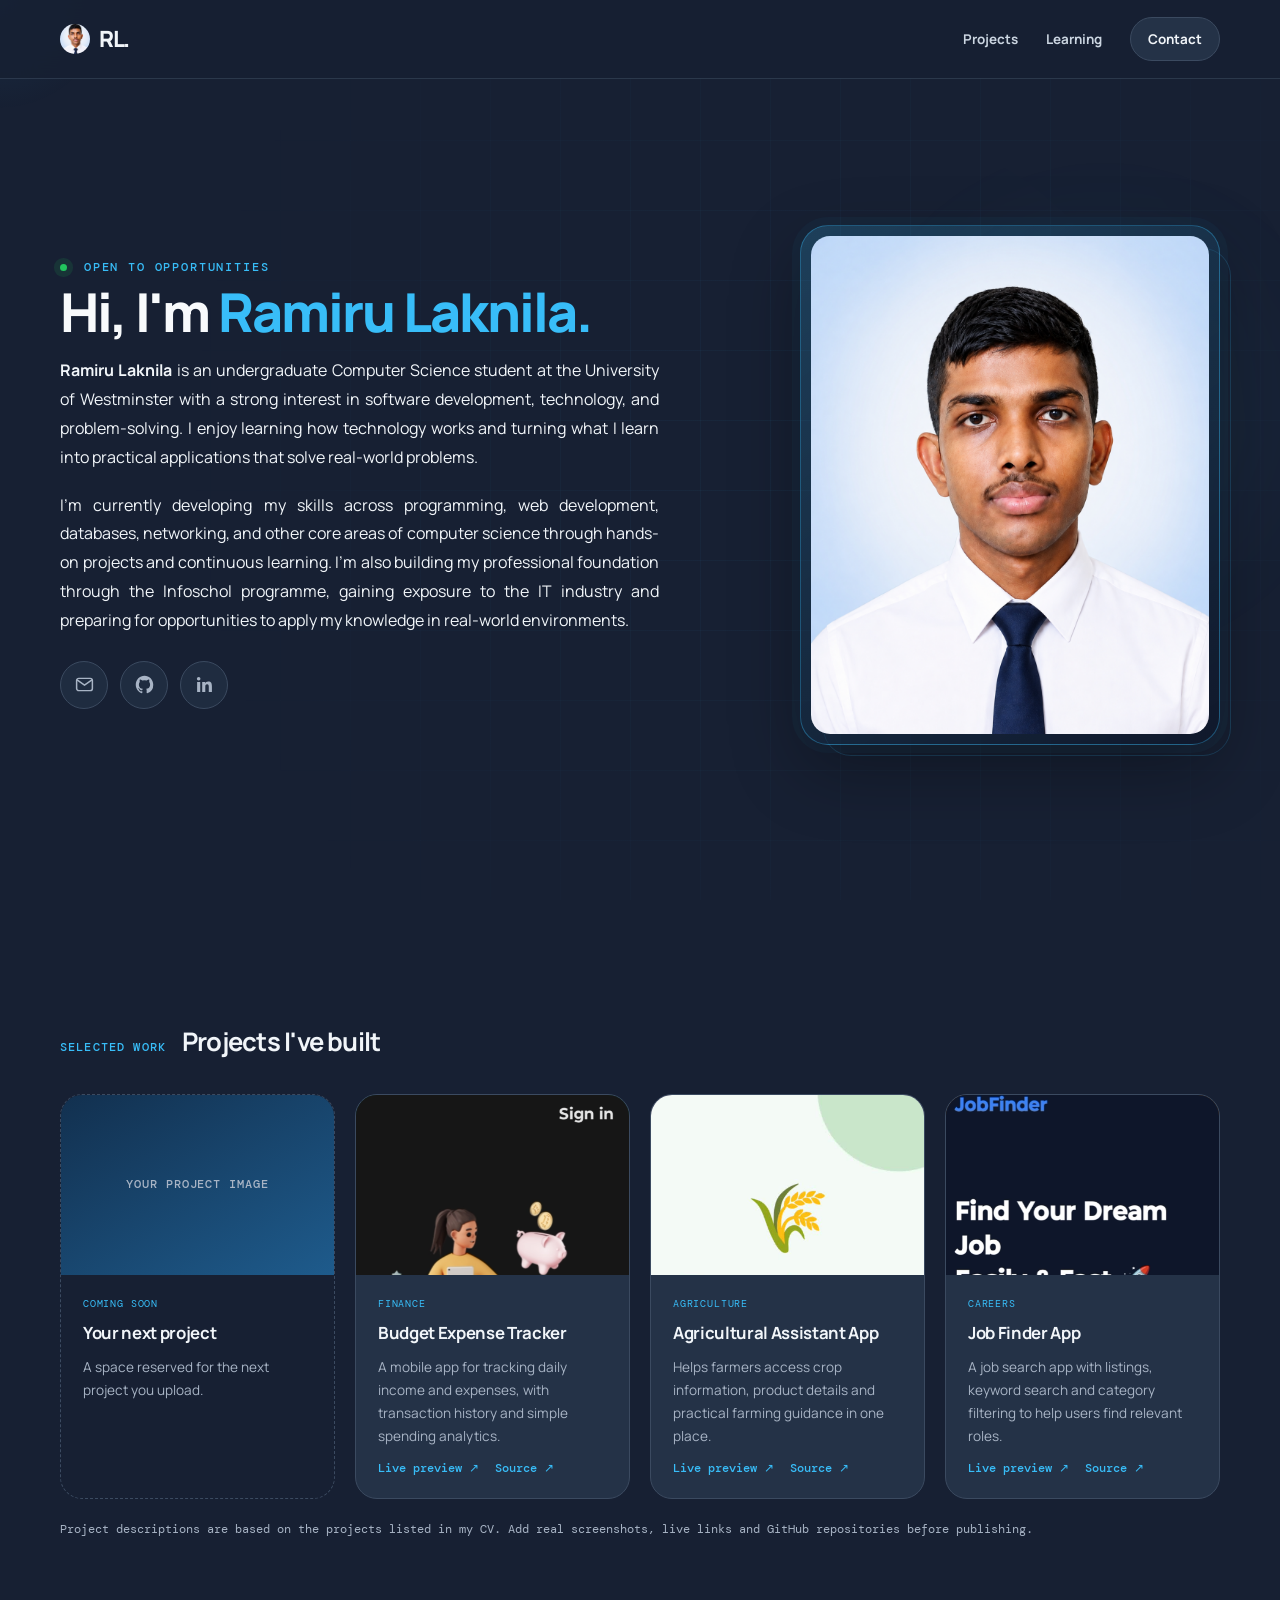
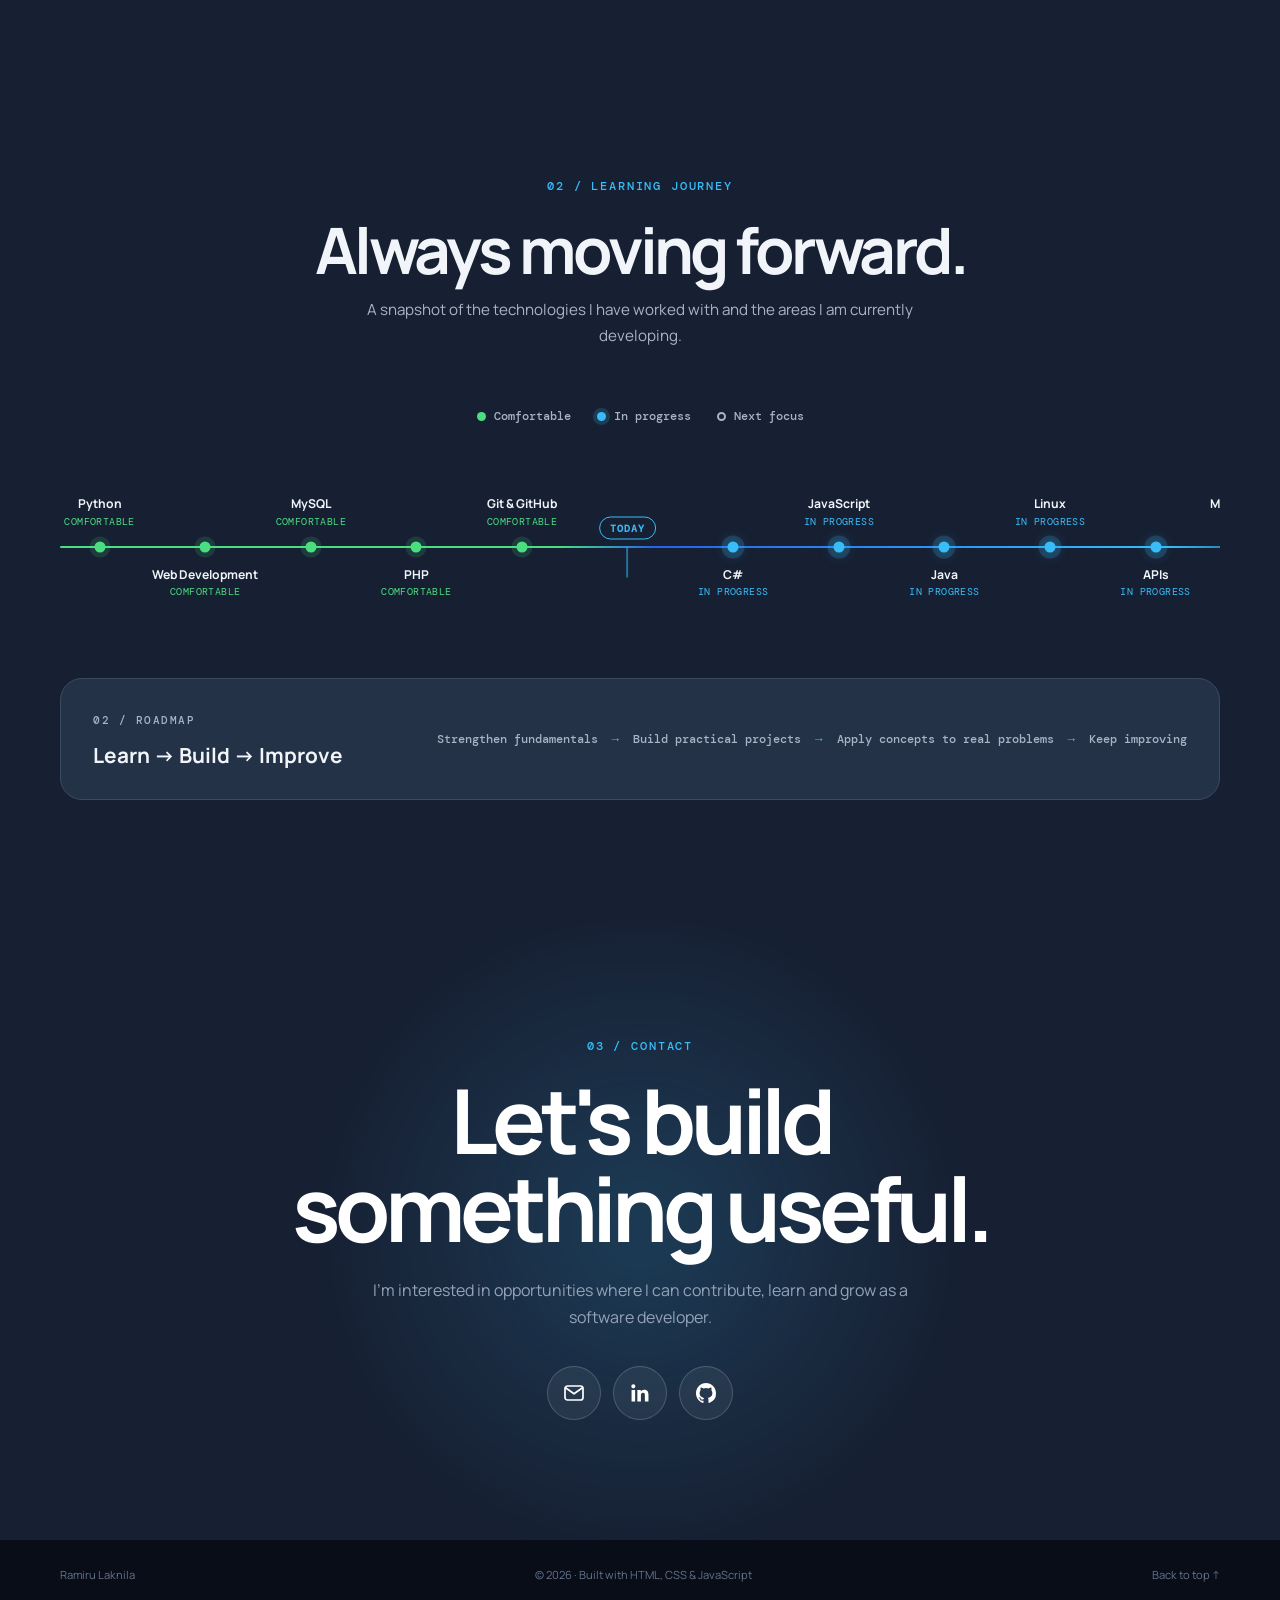
==== commit 7ec240bb: "updated the lgos,images,content" ====
--- a/index.html
+++ b/index.html
@@ -55,17 +55,9 @@
       <!-- Navigation links -->
       <div class="nav-links">
 
-        <a href="#about">About</a>
-
-        <a href="#skills">Skills</a>
+        <a href="#projects">Projects</a>
 
         <a href="#learning">Learning</a>
-
-        <a href="#projects">Projects</a>
-
-        <a href="#experience">Experience</a>
-
-        <a href="#education">Education</a>
 
         <a
           href="#contact"
@@ -113,229 +105,319 @@
 
           </h1>
 
-          <p class="hero-subtitle">
-
-            <strong>Ramiru Laknila</strong> is an undergraduate student
-            interested in computer science, software development and
-            building practical applications that help solve real-world
-            problems.
-
-          </p>
-
-          <div class="hero-actions">
+          
+<div class="about-text">
+  <p>
+    <strong>Ramiru Laknila</strong> is an undergraduate Computer Science student
+    at the University of Westminster with a strong interest in software
+    development, technology, and problem-solving.
+  
+
+  
+    I enjoy learning how technology works and turning what I learn into
+    practical applications that solve real-world problems.
+  </p>
+
+  <p>
+    I’m currently developing my skills across programming, web development,
+    databases, networking, and other core areas of computer science through
+    hands-on projects and continuous learning.
+  
+
+  
+    I’m also building my professional foundation through the Infoschol
+    programme, gaining exposure to the IT industry and preparing for
+    opportunities to apply my knowledge in real-world environments.
+  </p>
+</div>
+
+
+          <div class="social-links">
 
             <a
-              class="btn btn-primary"
-              href="#projects"
-            >
-              Explore projects <span>↗</span>
+              class="social-icon"
+              href="mailto:ramirulaknila1923@gmail.com"
+              aria-label="Email"
+            >
+              <svg viewBox="0 0 24 24" fill="none" stroke="currentColor" stroke-width="1.7" stroke-linecap="round" stroke-linejoin="round">
+                <rect x="3" y="5" width="18" height="14" rx="2.5"></rect>
+                <path d="M3.5 6.8l8.5 6 8.5-6"></path>
+              </svg>
             </a>
 
             <a
-              class="btn btn-secondary"
-              href="resume.pdf"
-              download
-            >
-              Download CV <span>↓</span>
-            </a>
-
-          </div>
-
-          <div class="quick-links">
-
-            <a href="#contact">
-              Email
-            </a>
-
-            <span>•</span>
-
-            <a
-              href="#"
+              class="social-icon"
+              href="https://github.com/ramiruxlaknila-cmd"
               target="_blank"
               rel="noreferrer"
-            >
-              GitHub
+              aria-label="GitHub"
+            >
+              <svg viewBox="0 0 24 24" fill="currentColor">
+                <path d="M12 2C6.48 2 2 6.58 2 12.26c0 4.53 2.87 8.37 6.84 9.73.5.09.68-.22.68-.48 0-.24-.01-1.02-.01-1.85-2.78.62-3.37-1.19-3.37-1.19-.46-1.19-1.11-1.51-1.11-1.51-.91-.63.07-.62.07-.62 1 .07 1.53 1.05 1.53 1.05.89 1.56 2.34 1.11 2.91.85.09-.66.35-1.11.63-1.36-2.22-.26-4.56-1.13-4.56-5.02 0-1.11.39-2.02 1.03-2.73-.1-.26-.45-1.3.1-2.71 0 0 .84-.27 2.75 1.04a9.36 9.36 0 0 1 5 0c1.91-1.31 2.75-1.04 2.75-1.04.55 1.41.2 2.45.1 2.71.64.71 1.03 1.62 1.03 2.73 0 3.9-2.34 4.76-4.57 5.01.36.31.68.92.68 1.86 0 1.34-.01 2.42-.01 2.75 0 .27.18.58.69.48A10.02 10.02 0 0 0 22 12.26C22 6.58 17.52 2 12 2z"/>
+              </svg>
             </a>
 
-            <span>•</span>
-
             <a
-              href="#"
+              class="social-icon"
+              href="https://www.linkedin.com/in/k-h-ramiru-l-70869b3a4/"
               target="_blank"
               rel="noreferrer"
-            >
-              LinkedIn
+              aria-label="LinkedIn"
+            >
+              <svg viewBox="0 0 24 24" fill="currentColor">
+                <path d="M20.45 20.45h-3.55v-5.57c0-1.33-.02-3.04-1.85-3.04-1.85 0-2.14 1.45-2.14 2.94v5.67H9.36V9h3.41v1.56h.05c.48-.9 1.64-1.85 3.38-1.85 3.6 0 4.27 2.37 4.27 5.46v6.28zM5.34 7.43a2.06 2.06 0 1 1 0-4.12 2.06 2.06 0 0 1 0 4.12zM7.12 20.45H3.56V9h3.56v11.45z"/>
+              </svg>
             </a>
 
           </div>
 
         </div>
 
+        <figure class="hero-profile reveal">
+          <img src="images/profile.jpg" alt="Portrait of Ramiru Laknila">
+        </figure>
+
       </div>
 
     </section>
 
 
-    <!-- ABOUT -->
+    <!-- PROJECTS -->
 
     <section
       class="section"
-      id="about"
+      id="projects"
     >
 
-      <div class="container split">
-
-        <div class="section-heading reveal">
-
-          <p class="eyebrow">
-            01 / About
+      <div class="container">
+
+        <div class="split about-section">
+
+          <div class="section-heading reveal">
+
+            <p class="eyebrow">
+              01 / About
+            </p>
+
+            <h2>
+              Learning by
+              <span class="gradient-text">
+                building.
+              </span>
+            </h2>
+
+          </div>
+
+          <div class="about-copy reveal">
+
+            <p class="lead">
+
+              I'm an enthusiastic learner with a strong interest in
+              computer science and software development. I enjoy building
+              practical applications, learning new technologies and
+              improving my technical skills through hands-on work.
+
+            </p>
+
+            <p>
+
+              My goal is to gain real-world experience, contribute to a
+              professional team and keep developing as a software developer.
+
+            </p>
+
+            <div class="mini-stats">
+
+              <div>
+                <strong>10</strong>
+                <span>Featured projects</span>
+              </div>
+
+              <div>
+                <strong>6+</strong>
+                <span>Professional courses</span>
+              </div>
+
+            </div>
+
+          </div>
+
+        </div>
+
+        <!-- PROJECT CARDS -->
+
+        <div
+          class="projects-showcase reveal"
+        >
+
+          <div class="showcase-heading">
+
+            <span class="showcase-label">
+              Selected work
+            </span>
+
+            <h3>
+              Projects I've built
+            </h3>
+
+          </div>
+
+          <div class="project-cards">
+
+            <article class="project-card project-card-add">
+
+              <div class="project-card-media media-1">
+                <span class="project-placeholder">Your project image</span>
+              </div>
+
+              <div class="project-card-body">
+
+                <span class="project-card-tag">
+                  Coming soon
+                </span>
+
+                <h4>
+                  Your next project
+                </h4>
+
+                <p>
+
+                  A space reserved for the next project you upload.
+
+                </p>
+
+                <div class="project-card-links">
+                  <a href="#">Live preview ↗</a>
+                  <a href="#">Source ↗</a>
+                </div>
+
+              </div>
+
+            </article>
+
+
+            <article class="project-card">
+
+              <div class="project-card-media media-2">
+                <img
+                  src="images/expensetracker.png"
+                  alt="Budget Expense Tracker preview"
+                  loading="lazy"
+                  onerror="this.remove()"
+                >
+              </div>
+
+              <div class="project-card-body">
+
+                <span class="project-card-tag">
+                  Finance
+                </span>
+
+                <h4>
+                  Budget Expense Tracker
+                </h4>
+
+                <p>
+
+                  A mobile app for tracking daily income and expenses,
+                  with transaction history and simple spending analytics.
+
+                </p>
+
+                <div class="project-card-links">
+                  <a href="#">Live preview ↗</a>
+                  <a href="#">Source ↗</a>
+                </div>
+
+              </div>
+
+            </article>
+
+
+            <article class="project-card">
+
+              <div class="project-card-media media-3">
+                <img
+                  src="images/agricultural.png"
+                  alt="Agricultural Assistant App preview"
+                  loading="lazy"
+                  onerror="this.remove()"
+                >
+              </div>
+
+              <div class="project-card-body">
+
+                <span class="project-card-tag">
+                  Agriculture
+                </span>
+
+                <h4>
+                  Agricultural Assistant App
+                </h4>
+
+                <p>
+
+                  Helps farmers access crop information, product details
+                  and practical farming guidance in one place.
+
+                </p>
+
+                <div class="project-card-links">
+                  <a href="#">Live preview ↗</a>
+                  <a href="#">Source ↗</a>
+                </div>
+
+              </div>
+
+            </article>
+
+
+            <article class="project-card">
+
+              <div class="project-card-media media-4">
+                <img
+                  src="images/jobfinder.png"
+                  alt="Job Finder App preview"
+                  loading="lazy"
+                  onerror="this.remove()"
+                >
+              </div>
+
+              <div class="project-card-body">
+
+                <span class="project-card-tag">
+                  Careers
+                </span>
+
+                <h4>
+                  Job Finder App
+                </h4>
+
+                <p>
+
+                  A job search app with listings, keyword search and
+                  category filtering to help users find relevant roles.
+
+                </p>
+
+                <div class="project-card-links">
+                  <a href="#">Live preview ↗</a>
+                  <a href="#">Source ↗</a>
+                </div>
+
+              </div>
+
+            </article>
+
+          </div>
+
+          <p class="project-note">
+
+            Project descriptions are based on the projects listed in
+            my CV. Add real screenshots, live links and GitHub
+            repositories before publishing.
+
           </p>
-
-          <h2>
-            Learning by
-            <span class="gradient-text">
-              building.
-            </span>
-          </h2>
-
-        </div>
-
-        <div class="about-copy reveal">
-
-          <p class="lead">
-
-            I'm an enthusiastic learner with a strong interest in
-            computer science and software development. I enjoy building
-            practical applications, learning new technologies and
-            improving my technical skills through hands-on work.
-
-          </p>
-
-          <p>
-
-            My goal is to gain real-world experience, contribute to a
-            professional team and keep developing as a software developer.
-
-          </p>
-
-          <div class="mini-stats">
-
-            <div>
-              <strong>10</strong>
-              <span>Featured projects</span>
-            </div>
-
-            <div>
-              <strong>6+</strong>
-              <span>Professional courses</span>
-            </div>
-
-          </div>
-
-        </div>
-
-      </div>
-
-    </section>
-
-
-    <!-- SKILLS -->
-
-    <section
-      class="section section-dark"
-      id="skills"
-    >
-
-      <div class="container">
-
-        <div class="section-heading centered reveal">
-
-          <p class="eyebrow">
-            02 / Technical skills
-          </p>
-
-          <h2>
-            A growing
-            <span class="gradient-text">
-              toolbox.
-            </span>
-          </h2>
-
-        </div>
-
-        <div class="skills-grid">
-
-          <article class="skill-card reveal">
-
-            <div class="skill-number">
-              01
-            </div>
-
-            <h3>
-              Programming
-            </h3>
-
-            <div class="chips">
-              <span>Python</span>
-              <span>JavaScript</span>
-              <span>C#</span>
-            </div>
-
-          </article>
-
-          <article class="skill-card reveal">
-
-            <div class="skill-number">
-              02
-            </div>
-
-            <h3>
-              Web Development
-            </h3>
-
-            <div class="chips">
-              <span>HTML</span>
-              <span>CSS</span>
-              <span>JavaScript</span>
-              <span>PHP</span>
-            </div>
-
-          </article>
-
-          <article class="skill-card reveal">
-
-            <div class="skill-number">
-              03
-            </div>
-
-            <h3>
-              Database
-            </h3>
-
-            <div class="chips">
-              <span>MySQL</span>
-            </div>
-
-          </article>
-
-          <article class="skill-card reveal">
-
-            <div class="skill-number">
-              04
-            </div>
-
-            <h3>
-              Professional
-            </h3>
-
-            <div class="chips">
-              <span>Communication</span>
-              <span>Teamwork</span>
-              <span>Presentation</span>
-              <span>Time Management</span>
-            </div>
-
-          </article>
 
         </div>
 
@@ -356,7 +438,7 @@
         <div class="section-heading centered reveal">
 
           <p class="eyebrow">
-            03 / Learning journey
+            02 / Learning journey
           </p>
 
           <h2>
@@ -379,12 +461,12 @@
 
           <span>
             <i class="key-dot learned"></i>
-            Learned
+            Comfortable
           </span>
 
           <span>
             <i class="key-dot current"></i>
-            Currently learning
+            In progress
           </span>
 
           <span>
@@ -402,11 +484,11 @@
 
             <div
               class="track-node learned pos-above"
-              style="left:4%"
+              style="left:3%"
             >
               <div class="node-label">
                 <strong>Python</strong>
-                <small>Learned</small>
+                <small>Comfortable</small>
               </div>
 
               <span class="node-dot"></span>
@@ -414,23 +496,23 @@
 
             <div
               class="track-node learned pos-below"
-              style="left:15%"
-            >
-              <span class="node-dot"></span>
-
-              <div class="node-label">
-                <strong>Web Dev</strong>
-                <small>Learned</small>
+              style="left:11%"
+            >
+              <span class="node-dot"></span>
+
+              <div class="node-label">
+                <strong>Web Development</strong>
+                <small>Comfortable</small>
               </div>
             </div>
 
             <div
               class="track-node learned pos-above"
-              style="left:26%"
-            >
-              <div class="node-label">
-                <strong>SQL & MySQL</strong>
-                <small>Learned</small>
+              style="left:19%"
+            >
+              <div class="node-label">
+                <strong>MySQL</strong>
+                <small>Comfortable</small>
               </div>
 
               <span class="node-dot"></span>
@@ -438,30 +520,54 @@
 
             <div
               class="track-node learned pos-below"
-              style="left:37%"
-            >
-              <span class="node-dot"></span>
-
+              style="left:27%"
+            >
+              <span class="node-dot"></span>
+
+              <div class="node-label">
+                <strong>PHP</strong>
+                <small>Comfortable</small>
+              </div>
+            </div>
+
+            <div
+              class="track-node learned pos-above"
+              style="left:35%"
+            >
               <div class="node-label">
                 <strong>Git & GitHub</strong>
-                <small>Learned</small>
-              </div>
+                <small>Comfortable</small>
+              </div>
+
+              <span class="node-dot"></span>
             </div>
 
             <div
               class="track-today"
-              style="left:46%"
+              style="left:43%"
             >
               <span>Today</span>
               <i></i>
             </div>
 
             <div
+              class="track-node current pos-below"
+              style="left:51%"
+            >
+              <span class="node-dot"></span>
+
+              <div class="node-label">
+                <strong>C#</strong>
+                <small>In progress</small>
+              </div>
+            </div>
+
+            <div
               class="track-node current pos-above"
-              style="left:55%"
-            >
-              <div class="node-label">
-                <strong>Data Structures & Algorithms</strong>
+              style="left:59%"
+            >
+              <div class="node-label">
+                <strong>JavaScript</strong>
                 <small>In progress</small>
               </div>
 
@@ -475,18 +581,42 @@
               <span class="node-dot"></span>
 
               <div class="node-label">
-                <strong>Backend & REST APIs</strong>
+                <strong>Java</strong>
                 <small>In progress</small>
               </div>
             </div>
 
             <div
               class="track-node current pos-above"
-              style="left:79%"
-            >
-              <div class="node-label">
-                <strong>Linux & Networks</strong>
-                <small>Learning</small>
+              style="left:75%"
+            >
+              <div class="node-label">
+                <strong>Linux</strong>
+                <small>In progress</small>
+              </div>
+
+              <span class="node-dot"></span>
+            </div>
+
+            <div
+              class="track-node current pos-below"
+              style="left:83%"
+            >
+              <span class="node-dot"></span>
+
+              <div class="node-label">
+                <strong>APIs</strong>
+                <small>In progress</small>
+              </div>
+            </div>
+
+            <div
+              class="track-node next pos-above"
+              style="left:91%"
+            >
+              <div class="node-label">
+                <strong>Machine Learning</strong>
+                <small>Next focus</small>
               </div>
 
               <span class="node-dot"></span>
@@ -494,12 +624,12 @@
 
             <div
               class="track-node next pos-below"
-              style="left:91%"
-            >
-              <span class="node-dot"></span>
-
-              <div class="node-label">
-                <strong>Cloud & AI</strong>
+              style="left:97%"
+            >
+              <span class="node-dot"></span>
+
+              <div class="node-label">
+                <strong>AI Agents</strong>
                 <small>Next focus</small>
               </div>
             </div>
@@ -513,7 +643,7 @@
           <div>
 
             <span class="learning-label">
-              03 / ROADMAP
+              02 / ROADMAP
             </span>
 
             <h3>
@@ -537,498 +667,6 @@
             <b>→</b>
 
             <span>Keep improving</span>
-
-          </div>
-
-        </div>
-
-      </div>
-
-    </section>
-
-
-    <!-- PROJECTS -->
-
-    <section
-      class="section"
-      id="projects"
-    >
-
-      <div class="container">
-
-        <div class="section-heading reveal">
-
-          <p class="eyebrow">
-            04 / Selected work
-          </p>
-
-          <h2>
-            Projects that show
-            <span class="gradient-text">
-              what I build.
-            </span>
-          </h2>
-
-        </div>
-
-        <div class="projects">
-
-          <article class="project featured reveal">
-
-            <div class="project-visual expense-visual">
-
-              <div class="mock-window">
-
-                <div class="mock-top">
-
-                  <i></i>
-                  <i></i>
-                  <i></i>
-
-                  <span>
-                    expense-tracker
-                  </span>
-
-                </div>
-
-                <div class="mock-body">
-
-                  <div class="mock-bars">
-
-                    <b style="height:45%"></b>
-                    <b style="height:75%"></b>
-                    <b style="height:58%"></b>
-                    <b style="height:88%"></b>
-                    <b style="height:65%"></b>
-
-                  </div>
-
-                  <div class="mock-line"></div>
-
-                </div>
-
-              </div>
-
-            </div>
-
-            <div class="project-info">
-
-              <p class="project-type">
-                01 / Mobile application
-              </p>
-
-              <h3>
-                Budget Expense Tracker
-              </h3>
-
-              <p>
-                Mobile application for tracking daily income and
-                expenses, with transactions, expense history and
-                simple analytics.
-              </p>
-
-              <div class="project-tags">
-
-                <span>Finance</span>
-                <span>Transactions</span>
-                <span>Analytics</span>
-
-              </div>
-
-              <button
-                class="text-link project-open"
-                data-project="expense"
-              >
-                View details <span>↗</span>
-              </button>
-
-            </div>
-
-          </article>
-
-
-          <article class="project reveal">
-
-            <div class="project-visual farm-visual">
-
-              <div class="farm-card">
-
-                <span>
-                  AGRI / INFO
-                </span>
-
-                <strong>
-                  Crop<br>
-                  Guidance
-                </strong>
-
-                <small>
-                  Products · Services · Tips
-                </small>
-
-              </div>
-
-            </div>
-
-            <div class="project-info">
-
-              <p class="project-type">
-                02 / Mobile application
-              </p>
-
-              <h3>
-                Agricultural Assistance App
-              </h3>
-
-              <p>
-                Application designed to help farmers with crop
-                information, product details, services and basic
-                farming guidance.
-              </p>
-
-              <div class="project-tags">
-
-                <span>Agriculture</span>
-                <span>Information</span>
-                <span>Guidance</span>
-
-              </div>
-
-              <button
-                class="text-link project-open"
-                data-project="agri"
-              >
-                View details <span>↗</span>
-              </button>
-
-            </div>
-
-          </article>
-
-
-          <article class="project reveal">
-
-            <div class="project-visual jobs-visual">
-
-              <div class="job-ui">
-
-                <div class="job-search">
-                  ⌕ Search jobs...
-                </div>
-
-                <div class="job-row">
-                  <b>Software Developer</b>
-                  <span>›</span>
-                </div>
-
-                <div class="job-row">
-                  <b>Web Developer</b>
-                  <span>›</span>
-                </div>
-
-                <div class="job-row">
-                  <b>IT Support</b>
-                  <span>›</span>
-                </div>
-
-              </div>
-
-            </div>
-
-            <div class="project-info">
-
-              <p class="project-type">
-                03 / Mobile application
-              </p>
-
-              <h3>
-                Job Finder App
-              </h3>
-
-              <p>
-                Simple job-search application with job listings,
-                search functionality and category filtering.
-              </p>
-
-              <div class="project-tags">
-
-                <span>Search</span>
-                <span>Filtering</span>
-                <span>Jobs</span>
-
-              </div>
-
-              <button
-                class="text-link project-open"
-                data-project="jobs"
-              >
-                View details <span>↗</span>
-              </button>
-
-            </div>
-
-          </article>
-
-        </div>
-
-        <p class="project-note reveal">
-
-          Project descriptions are based on the projects listed in
-          my CV. Add GitHub links, screenshots and technologies you
-          actually used before publishing.
-
-        </p>
-
-      </div>
-
-    </section>
-
-
-    <!-- EXPERIENCE -->
-
-    <section
-      class="section section-dark"
-      id="experience"
-    >
-
-      <div class="container split">
-
-        <div class="section-heading reveal">
-
-          <p class="eyebrow">
-            05 / Experience
-          </p>
-
-          <h2>
-            Real-world
-            <span class="gradient-text">
-              exposure.
-            </span>
-          </h2>
-
-        </div>
-
-        <div class="timeline reveal">
-
-          <div class="timeline-item">
-
-            <span class="timeline-dot"></span>
-
-            <p class="date">
-              2026
-            </p>
-
-            <h3>
-              Computer Shop Assistant
-            </h3>
-
-            <p class="company">
-              MD Computers.lk Pvt Ltd
-            </p>
-
-            <ul>
-
-              <li>
-                Assisted customers with basic computer issues
-                and troubleshooting.
-              </li>
-
-              <li>
-                Handled computer hardware components.
-              </li>
-
-              <li>
-                Managed basic sales and customer service tasks.
-              </li>
-
-            </ul>
-
-          </div>
-
-        </div>
-
-      </div>
-
-    </section>
-
-
-    <!-- EDUCATION -->
-
-    <section
-      class="section"
-      id="education"
-    >
-
-      <div class="container">
-
-        <div class="section-heading reveal">
-
-          <p class="eyebrow">
-            06 / Education & learning
-          </p>
-
-          <h2>
-            Foundations for
-            <span class="gradient-text">
-              growth.
-            </span>
-          </h2>
-
-        </div>
-
-
-        <div class="education-grid">
-
-          <div class="education-list reveal">
-
-            <article class="edu-item">
-
-              <span>
-                2022–2023
-              </span>
-
-              <h3>
-                Diploma in Information Technology
-              </h3>
-
-              <p>
-                Esoft Metro Campus · Pearson
-              </p>
-
-            </article>
-
-
-            <article class="edu-item">
-
-              <span>
-                2022–2023
-              </span>
-
-              <h3>
-                Diploma in English
-              </h3>
-
-              <p>
-                Esoft Metro Campus · Pearson
-              </p>
-
-            </article>
-
-
-            <article class="edu-item">
-
-              <span>
-                2024
-              </span>
-
-              <h3>
-                G.C.E. Advanced Level
-              </h3>
-
-              <p>
-                Dharmapala Vidyalaya Pannipitiya
-              </p>
-
-            </article>
-
-
-            <article class="edu-item">
-
-              <span>
-                2021
-              </span>
-
-              <h3>
-                G.C.E. Ordinary Level
-              </h3>
-
-              <p>
-                Dharmapala Vidyalaya Pannipitiya
-              </p>
-
-            </article>
-
-          </div>
-
-
-          <div class="cert-list reveal">
-
-            <h3>
-              Professional qualifications & related courses
-            </h3>
-
-            <div class="cert-grid">
-
-              <span>
-                Python for Everybody — University of Michigan
-              </span>
-
-              <span>
-                CS50 — Harvard University
-              </span>
-
-              <span>
-                Discrete Mathematics for Computer Science —
-                University of San Diego
-              </span>
-
-              <span>
-                Introduction to Computer Science and Programming —
-                University of London
-              </span>
-
-              <span>
-                Project Management Professional Certificate — Google
-              </span>
-
-              <span>
-                Google AI Professional Certificate
-              </span>
-
-              <span>
-                Certificate Course in English Language —
-                IHRA, University of Colombo
-              </span>
-
-            </div>
-
-          </div>
-
-        </div>
-
-
-        <div class="activities reveal">
-
-          <div>
-
-            <span>
-              ACTIVITY
-            </span>
-
-            <strong>
-              PyHack2.0
-            </strong>
-
-            <p>
-              Participated in the event competition at IIT Campus.
-            </p>
-
-          </div>
-
-
-          <div>
-
-            <span>
-              ACTIVITY
-            </span>
-
-            <strong>
-              Web Development Team
-            </strong>
-
-            <p>
-              Member of the school Web Development Team.
-            </p>
 
           </div>
 
@@ -1051,7 +689,7 @@
       <div class="container contact-inner reveal">
 
         <p class="eyebrow">
-          07 / Contact
+          03 / Contact
         </p>
 
         <h2>
@@ -1069,28 +707,38 @@
         <div class="contact-actions">
 
           <a
-            class="btn btn-primary"
+            class="contact-icon"
             href="mailto:YOUR_EMAIL@example.com"
+            aria-label="Email"
           >
-            Email me ↗
+            <svg viewBox="0 0 24 24" fill="none" stroke="currentColor" stroke-width="1.7" stroke-linecap="round" stroke-linejoin="round">
+              <rect x="3" y="5" width="18" height="14" rx="2.5"></rect>
+              <path d="M3.5 6.8l8.5 6 8.5-6"></path>
+            </svg>
           </a>
 
           <a
-            class="btn btn-secondary"
+            class="contact-icon"
             href="#"
             target="_blank"
             rel="noreferrer"
+            aria-label="LinkedIn"
           >
-            LinkedIn ↗
+            <svg viewBox="0 0 24 24" fill="currentColor">
+              <path d="M20.45 20.45h-3.55v-5.57c0-1.33-.02-3.04-1.85-3.04-1.85 0-2.14 1.45-2.14 2.94v5.67H9.36V9h3.41v1.56h.05c.48-.9 1.64-1.85 3.38-1.85 3.6 0 4.27 2.37 4.27 5.46v6.28zM5.34 7.43a2.06 2.06 0 1 1 0-4.12 2.06 2.06 0 0 1 0 4.12zM7.12 20.45H3.56V9h3.56v11.45z"></path>
+            </svg>
           </a>
 
           <a
-            class="btn btn-secondary"
+            class="contact-icon"
             href="#"
             target="_blank"
             rel="noreferrer"
+            aria-label="GitHub"
           >
-            GitHub ↗
+            <svg viewBox="0 0 24 24" fill="currentColor">
+              <path d="M12 2C6.48 2 2 6.58 2 12.26c0 4.53 2.87 8.37 6.84 9.73.5.09.68-.22.68-.48 0-.24-.01-1.02-.01-1.85-2.78.62-3.37-1.19-3.37-1.19-.46-1.19-1.11-1.51-1.11-1.51-.91-.63.07-.62.07-.62 1 .07 1.53 1.05 1.53 1.05.89 1.56 2.34 1.11 2.91.85.09-.66.35-1.11.63-1.36-2.22-.26-4.56-1.13-4.56-5.02 0-1.11.39-2.02 1.03-2.73-.1-.26-.45-1.3.1-2.71 0 0 .84-.27 2.75 1.04a9.36 9.36 0 0 1 5 0c1.91-1.31 2.75-1.04 2.75-1.04.55 1.41.2 2.45.1 2.71.64.71 1.03 1.62 1.03 2.73 0 3.9-2.34 4.76-4.57 5.01.36.31.68.92.68 1.86 0 1.34-.01 2.42-.01 2.75 0 .27.18.58.69.48A10.02 10.02 0 0 0 22 12.26C22 6.58 17.52 2 12 2z"></path>
+            </svg>
           </a>
 
         </div>
@@ -1125,63 +773,8 @@
   </footer>
 
 
-  <!-- PROJECT MODAL -->
-
-  <div
-    class="modal"
-    id="projectModal"
-    aria-hidden="true"
-  >
-
-    <div class="modal-backdrop"></div>
-
-    <div
-      class="modal-card"
-      role="dialog"
-      aria-modal="true"
-      aria-labelledby="modalTitle"
-    >
-
-      <button
-        class="modal-close"
-        aria-label="Close"
-      >
-        ×
-      </button>
-
-      <p
-        class="eyebrow"
-        id="modalType"
-      ></p>
-
-      <h2 id="modalTitle"></h2>
-
-      <p id="modalDescription"></p>
-
-      <div class="modal-content">
-
-        <h3>
-          Project notes
-        </h3>
-
-        <p id="modalNotes"></p>
-
-      </div>
-
-      <p class="modal-warning">
-
-        Before publishing, replace this content with your actual
-        screenshots, technologies and GitHub repository.
-
-      </p>
-
-    </div>
-
-  </div>
-
-
   <script src="script.js"></script>
 
 </body>
 
-</html>+</html>
--- a/style.css
+++ b/style.css
@@ -155,9 +155,10 @@
 .hero {
   min-height: 100vh;
   display: grid;
-  align-items: center;
+  align-items: start;
   overflow: hidden;
-  padding-top: 150px;
+  padding-top: 130px;
+  padding-bottom: 60px;
 }
 
 .hero-grid {
@@ -209,11 +210,12 @@
 }
 
 .hero-title {
-  font-size: clamp(3rem, 6vw, 4.5rem);
+  font-size: clamp(2.15rem, 4.3vw, 3.35rem);
   font-weight: 800;
   line-height: 1.1;
   letter-spacing: -2px;
   white-space: nowrap;
+  transform: translateY(-14px);
 }
 
 .hero-title .intro {
@@ -226,7 +228,7 @@
 
 .hero-subtitle {
   max-width: 650px;
-  margin: 30px 0;
+  margin: 22px 0;
   color: var(--muted);
   font-size: 1.08rem;
 }
@@ -275,35 +277,66 @@
   border-color: var(--line);
 }
 
-.quick-links {
-  display: flex;
-  gap: 10px;
-  margin-top: 25px;
-  color: var(--muted);
-  font: .72rem "DM Mono", monospace;
-}
-
-.quick-links a:hover {
+/* Social icon links (hero) */
+
+.social-links {
+  display: flex;
+  gap: 12px;
+  margin-top: 26px;
+}
+
+.social-icon {
+  width: 48px;
+  height: 48px;
+  display: inline-flex;
+  align-items: center;
+  justify-content: center;
+  border: 1px solid var(--line);
+  border-radius: 50%;
+  background: rgba(36,50,71,.7);
+  color: var(--muted);
+  transition: .25s ease;
+}
+
+.social-icon svg {
+  width: 21px;
+  height: 21px;
+}
+
+.social-icon:hover {
   color: var(--accent);
-}
-
-.scroll-cue {
+  border-color: rgba(56,189,248,.45);
+  background: rgba(56,189,248,.1);
+  transform: translateY(-3px);
+}
+
+.hero-profile {
+  width: min(100%, 420px);
+  margin: 0 0 0 auto;
+  padding: 10px;
+  position: relative;
+  border: 1px solid rgba(56,189,248,.35);
+  border-radius: 28px;
+  background: linear-gradient(145deg, rgba(56,189,248,.2), rgba(15,23,42,.82));
+  box-shadow: 0 25px 70px rgba(0,0,0,.3), 0 0 0 8px rgba(56,189,248,.04);
+}
+
+.hero-profile::after {
+  content: "";
   position: absolute;
-  bottom: 30px;
-  left: 50%;
-  transform: translateX(-50%);
-  font: .65rem "DM Mono", monospace;
-  color: #64748B;
-  letter-spacing: .15em;
-  display: flex;
-  gap: 12px;
-  align-items: center;
-}
-
-.scroll-cue span {
-  width: 45px;
-  height: 1px;
-  background: var(--line);
+  inset: 22px -12px -12px 22px;
+  z-index: -1;
+  border: 1px solid rgba(56,189,248,.2);
+  border-radius: 28px;
+}
+
+.hero-profile img {
+  display: block;
+  width: 100%;
+  aspect-ratio: 4 / 5;
+  object-fit: cover;
+  object-position: center;
+  border-radius: 19px;
 }
 
 /* =========================
@@ -408,6 +441,10 @@
   gap: 100px;
 }
 
+.about-section {
+  display: none;
+}
+
 .section-heading h2 {
   font-size: clamp(2.2rem, 5vw, 4.3rem);
   line-height: 1.05;
@@ -433,9 +470,10 @@
 
 .mini-stats {
   display: grid;
-  grid-template-columns: repeat(3,1fr);
+  grid-template-columns: repeat(2,1fr);
   gap: 12px;
   margin-top: 45px;
+  max-width: 380px;
 }
 
 .mini-stats div {
@@ -456,52 +494,172 @@
 }
 
 /* =========================
-   SKILLS
+   PROJECT CARDS (in About)
 ========================= */
 
-.skills-grid {
+.projects-showcase {
+  margin-top: 0;
+}
+
+.showcase-heading {
+  display: flex;
+  align-items: baseline;
+  gap: 16px;
+  flex-wrap: wrap;
+  margin-bottom: 30px;
+}
+
+.showcase-label {
+  font: 500 .72rem "DM Mono", monospace;
+  letter-spacing: .1em;
+  text-transform: uppercase;
+  color: var(--accent);
+}
+
+.showcase-heading h3 {
+  font-size: 1.6rem;
+  letter-spacing: -.03em;
+}
+
+.project-cards {
   display: grid;
-  grid-template-columns: repeat(4,1fr);
-  gap: 14px;
-}
-
-.skill-card {
-  min-height: 240px;
-  padding: 28px;
-  border: 1px solid rgba(255,255,255,.1);
-  background: rgba(255,255,255,.035);
+  grid-template-columns: repeat(auto-fill, minmax(250px, 1fr));
+  gap: 20px;
+}
+
+.project-card {
+  display: flex;
+  flex-direction: column;
+  border: 1px solid var(--line);
   border-radius: var(--radius);
-  transition: .35s;
-}
-
-.skill-card:hover {
-  transform: translateY(-8px);
+  background: var(--surface);
+  overflow: hidden;
+  transition: transform .35s ease, box-shadow .35s ease, border-color .35s ease;
+}
+
+.project-card:hover {
+  transform: translateY(-6px);
+  box-shadow: var(--shadow);
   border-color: rgba(96,165,250,.4);
-  background: rgba(255,255,255,.06);
-}
-
-.skill-number {
-  color: #64748B;
-  font: .7rem "DM Mono", monospace;
-}
-
-.skill-card h3 {
-  margin: 60px 0 20px;
-  font-size: 1.15rem;
-}
-
-.chips {
-  display: flex;
-  flex-wrap: wrap;
-  gap: 7px;
-}
-
-.chips span {
-  border: 1px solid rgba(255,255,255,.12);
-  padding: 6px 9px;
-  border-radius: 999px;
-  color: #CBD5E1;
-  font-size: .68rem;
+}
+
+.project-card-media {
+  height: 180px; /* Limits the height of the image section */
+  width: 100%;
+  background-color: #121212;
+  position: relative;
+  overflow: hidden;
+}
+
+.project-card-media img {
+  width: 100%;
+  height: 100%;
+  object-fit: cover; /* Crops image neatly into the 180px box */
+  object-position: top center; /* Focuses on the top portion of your screenshot */
+  display: block;
+}
+
+.project-placeholder {
+  display: grid;
+  width: 100%;
+  height: 100%;
+  place-items: center;
+  color: var(--muted);
+  font: 500 .72rem "DM Mono", monospace;
+  letter-spacing: .08em;
+  text-transform: uppercase;
+}
+
+.media-1 { background: linear-gradient(150deg,#12304f,#1e5b8c); }
+.media-2 { background: linear-gradient(150deg,#12342f,#1f5b50); }
+.media-3 { background: linear-gradient(150deg,#241a3f,#4a2f80); }
+.media-4 { background: linear-gradient(150deg,#3a2412,#8a5a24); }
+
+.project-card-body {
+  display: flex;
+  flex-direction: column;
+  gap: 9px;
+  padding: 22px;
+  flex: 1;
+}
+
+.project-card-tag {
+  font: .64rem "DM Mono", monospace;
+  color: var(--accent);
+  text-transform: uppercase;
+  letter-spacing: .08em;
+}
+
+.project-card-body h4 {
+  font-size: 1.05rem;
+  letter-spacing: -.02em;
+}
+
+.project-card-body p {
+  color: var(--muted);
+  font-size: .85rem;
+  flex: 1;
+}
+
+.project-card-links {
+  display: flex;
+  gap: 16px;
+  margin-top: 4px;
+  font: 500 .72rem "DM Mono", monospace;
+}
+
+.project-card-links a {
+  color: var(--accent);
+}
+
+.project-card-links a:hover {
+  text-decoration: underline;
+}
+
+.project-card-add {
+  border-style: dashed;
+  background: transparent;
+  align-items: stretch;
+  justify-content: flex-start;
+  min-height: 0;
+}
+
+.project-card-add .project-card-links {
+  display: none;
+}
+
+.project-card-add-inner {
+  text-align: center;
+  padding: 30px 22px;
+  color: var(--muted);
+}
+
+.add-icon {
+  display: inline-grid;
+  place-items: center;
+  width: 36px;
+  height: 36px;
+  border-radius: 50%;
+  border: 1px solid var(--line);
+  font-size: 1.2rem;
+  margin-bottom: 12px;
+}
+
+.project-card-add-inner h4 {
+  color: var(--text);
+  font-size: 1rem;
+  margin-bottom: 6px;
+}
+
+.project-card-add-inner p {
+  font-size: .82rem;
+}
+
+.project-note {
+  color: var(--muted);
+  font-size: .75rem;
+  margin-top: 20px;
+  font-family: "DM Mono", monospace;
 }
 
 /* =========================
@@ -563,12 +721,18 @@
   overflow-x: auto;
   padding: 10px 0 6px;
   margin-bottom: 50px;
+  -ms-overflow-style: none;
+  scrollbar-width: none;
+}
+
+.learning-track-wrap::-webkit-scrollbar {
+  display: none;
 }
 
 .learning-track {
   position: relative;
   height: 150px;
-  min-width: 880px;
+  min-width: 1320px;
   margin: 30px auto 0;
 }
 
@@ -583,10 +747,10 @@
   background: linear-gradient(
     90deg,
     #4ade80 0%,
-    #4ade80 40%,
-    var(--accent-2) 48%,
-    var(--accent) 80%,
-    rgba(56,189,248,.15) 92%,
+    #4ade80 38%,
+    var(--accent-2) 45%,
+    var(--accent) 84%,
+    rgba(56,189,248,.15) 94%,
     transparent 100%
   );
 }
@@ -742,371 +906,6 @@
 }
 
 /* =========================
-   PROJECTS
-========================= */
-
-.projects {
-  display: grid;
-  grid-template-columns: repeat(2,1fr);
-  gap: 22px;
-}
-
-.project {
-  border: 1px solid var(--line);
-  border-radius: var(--radius);
-  overflow: hidden;
-  background: var(--surface);
-  transition: .4s;
-}
-
-.project:hover {
-  transform: translateY(-7px);
-  box-shadow: var(--shadow);
-}
-
-.project.featured {
-  grid-column: 1 / -1;
-  display: grid;
-  grid-template-columns: 1.1fr .9fr;
-}
-
-.project-visual {
-  min-height: 340px;
-  display: grid;
-  place-items: center;
-  overflow: hidden;
-  position: relative;
-  background: #1B2638;
-}
-
-.project-info {
-  padding: 36px;
-}
-
-.project-type {
-  font: .66rem "DM Mono", monospace;
-  color: var(--accent);
-  text-transform: uppercase;
-  letter-spacing: .1em;
-}
-
-.project h3 {
-  font-size: clamp(1.6rem, 3vw, 2.5rem);
-  letter-spacing: -.04em;
-  margin: 10px 0 12px;
-}
-
-.project:not(.featured) h3 {
-  font-size: 1.8rem;
-}
-
-.project-info p:not(.project-type):not(.project-note) {
-  color: var(--muted);
-  font-size: .9rem;
-}
-
-.project-tags {
-  display: flex;
-  flex-wrap: wrap;
-  gap: 7px;
-  margin: 22px 0;
-}
-
-.project-tags span {
-  font-size: .66rem;
-  border: 1px solid var(--line);
-  padding: 5px 9px;
-  border-radius: 999px;
-  color: var(--muted);
-}
-
-.text-link {
-  border: 0;
-  background: none;
-  color: var(--accent);
-  cursor: pointer;
-  font-weight: 800;
-  padding: 0;
-}
-
-.project-note {
-  color: var(--muted);
-  font-size: .75rem;
-  margin-top: 18px;
-  font-family: "DM Mono", monospace;
-}
-
-.mock-window {
-  width: 72%;
-  background: #243247;
-  border-radius: 15px;
-  box-shadow: 0 30px 70px rgba(11,18,32,.18);
-  transform: perspective(800px) rotateY(-7deg) rotateX(3deg);
-}
-
-.mock-top {
-  height: 35px;
-  display: flex;
-  align-items: center;
-  gap: 6px;
-  padding: 0 12px;
-  border-bottom: 1px solid #334155;
-  font: .6rem "DM Mono", monospace;
-  color: #94A3B8;
-}
-
-.mock-top i {
-  width: 7px;
-  height: 7px;
-  border-radius: 50%;
-  background: #475569;
-}
-
-.mock-top span {
-  margin-left: auto;
-}
-
-.mock-body {
-  height: 250px;
-  padding: 28px;
-  display: flex;
-  flex-direction: column;
-  justify-content: flex-end;
-}
-
-.mock-bars {
-  display: flex;
-  gap: 15px;
-  align-items: end;
-  height: 150px;
-}
-
-.mock-bars b {
-  flex: 1;
-  background: linear-gradient(to top, #2563eb, #67e8f9);
-  border-radius: 6px 6px 0 0;
-  opacity: .8;
-}
-
-.mock-line {
-  height: 1px;
-  background: #334155;
-  margin-top: 18px;
-}
-
-.expense-visual {
-  background:
-    radial-gradient(circle at 50% 45%, rgba(37,99,235,.14), transparent 60%),
-    #172033;
-}
-
-.farm-visual {
-  background:
-    radial-gradient(circle at 30% 70%, rgba(6,182,212,.18), transparent 45%),
-    #15252A;
-}
-
-.jobs-visual {
-  background:
-    radial-gradient(circle at 70% 30%, rgba(37,99,235,.12), transparent 45%),
-    #171F2E;
-}
-
-.farm-card {
-  width: 62%;
-  aspect-ratio: 1/1.15;
-  padding: 28px;
-  border-radius: 18px;
-  background: linear-gradient(145deg,#12342f,#1f5b50);
-  color: white;
-  box-shadow: 0 30px 60px rgba(11,18,32,.18);
-  display: flex;
-  flex-direction: column;
-  justify-content: space-between;
-  transform: rotate(-5deg);
-}
-
-.farm-card span {
-  font: .6rem "DM Mono",monospace;
-  opacity:.7;
-}
-
-.farm-card strong {
-  font-size: 2.1rem;
-  line-height:1;
-  letter-spacing:-.06em;
-}
-
-.farm-card small {
-  opacity:.7;
-  font-size:.62rem;
-}
-
-.job-ui {
-  width: 70%;
-  padding: 18px;
-  background: #243247;
-  border: 1px solid #334155;
-  border-radius: 16px;
-  box-shadow: 0 25px 60px rgba(11,18,32,.1);
-}
-
-.job-search {
-  padding: 11px;
-  border-radius: 9px;
-  background:#1B2638;
-  color:#94A3B8;
-  font-size:.65rem;
-  margin-bottom:10px;
-}
-
-.job-row {
-  display:flex;
-  justify-content:space-between;
-  padding: 13px 4px;
-  border-bottom:1px solid #334155;
-  font-size:.65rem;
-}
-
-.job-row span {
-  color:var(--accent);
-}
-
-/* =========================
-   EXPERIENCE
-========================= */
-
-.timeline {
-  border-left: 1px solid rgba(255,255,255,.15);
-  padding-left: 32px;
-}
-
-.timeline-item {
-  position: relative;
-  max-width: 650px;
-}
-
-.timeline-dot {
-  position:absolute;
-  width:11px;
-  height:11px;
-  border-radius:50%;
-  background:var(--accent);
-  left:-38px;
-  top:8px;
-  box-shadow:0 0 0 7px rgba(37,99,235,.13);
-}
-
-.timeline .date {
-  font: .7rem "DM Mono",monospace;
-  color:#6f7c91;
-}
-
-.timeline h3 {
-  font-size: 2rem;
-  margin: 7px 0 0;
-}
-
-.company {
-  color:#94A3B8;
-  margin-bottom:20px;
-}
-
-.timeline ul {
-  color:#CBD5E1;
-  padding-left:20px;
-  font-size:.9rem;
-}
-
-/* =========================
-   EDUCATION
-========================= */
-
-.education-grid {
-  display:grid;
-  grid-template-columns:1fr 1fr;
-  gap:60px;
-}
-
-.education-list {
-  border-top:1px solid var(--line);
-}
-
-.edu-item {
-  padding:25px 0;
-  border-bottom:1px solid var(--line);
-}
-
-.edu-item > span {
-  font: .68rem "DM Mono",monospace;
-  color:var(--accent);
-}
-
-.edu-item h3 {
-  margin:7px 0 2px;
-  font-size:1.1rem;
-}
-
-.edu-item p {
-  color:var(--muted);
-  font-size:.8rem;
-}
-
-.cert-list {
-  padding:30px;
-  border-radius:var(--radius);
-  background:#1B2638;
-}
-
-.cert-list h3 {
-  margin-bottom:20px;
-}
-
-.cert-grid {
-  display:grid;
-  gap:8px;
-}
-
-.cert-grid span {
-  padding:13px 15px;
-  background:#243247;
-  border:1px solid #334155;
-  border-radius:12px;
-  font-size:.72rem;
-  color:#CBD5E1;
-}
-
-.activities {
-  margin-top:60px;
-  display:grid;
-  grid-template-columns:1fr 1fr;
-  gap:14px;
-}
-
-.activities > div {
-  padding:25px;
-  border:1px solid var(--line);
-  border-radius:18px;
-  background:#1B2638;
-}
-
-.activities span {
-  display:block;
-  font: .62rem "DM Mono",monospace;
-  color:var(--accent);
-}
-
-.activities strong {
-  display:block;
-  margin:7px 0;
-}
-
-.activities p {
-  color:var(--muted);
-  font-size:.78rem;
-}
-
-/* =========================
    CONTACT
 ========================= */
 
@@ -1147,6 +946,31 @@
 
 .contact-actions {
   justify-content:center;
+}
+
+.contact-icon {
+  width: 54px;
+  height: 54px;
+  display: inline-flex;
+  align-items: center;
+  justify-content: center;
+  border: 1px solid rgba(255,255,255,.18);
+  border-radius: 50%;
+  color: #fff;
+  background: rgba(255,255,255,.06);
+  transition: .25s ease;
+}
+
+.contact-icon svg {
+  width: 24px;
+  height: 24px;
+}
+
+.contact-icon:hover {
+  color: var(--accent);
+  border-color: var(--accent);
+  background: rgba(56,189,248,.12);
+  transform: translateY(-3px);
 }
 
 .contact-section .btn-secondary {
@@ -1204,114 +1028,18 @@
 }
 
 /* =========================
-   MODAL
-========================= */
-
-.modal {
-  position:fixed;
-  inset:0;
-  z-index:100;
-  display:none;
-  place-items:center;
-  padding:24px;
-}
-
-.modal.open {
-  display:grid;
-}
-
-.modal-backdrop {
-  position:absolute;
-  inset:0;
-  background:rgba(5,10,18,.72);
-  backdrop-filter:blur(10px);
-}
-
-.modal-card {
-  position:relative;
-  z-index:2;
-  width:min(680px,100%);
-  max-height:85vh;
-  overflow:auto;
-  padding:42px;
-  background:#243247;
-  color:#F8FAFC;
-  border-radius:24px;
-  box-shadow:0 30px 100px rgba(0,0,0,.3);
-  animation:modalIn .35s ease;
-}
-
-.modal-card h2 {
-  font-size:2.5rem;
-  letter-spacing:-.05em;
-  line-height:1.05;
-  margin-bottom:15px;
-}
-
-.modal-card > p {
-  color:var(--muted);
-}
-
-.modal-content {
-  margin-top:25px;
-  padding:20px;
-  background:#1B2638;
-  border-radius:15px;
-}
-
-.modal-content h3 {
-  margin-bottom:5px;
-}
-
-.modal-content p {
-  color:var(--muted);
-  font-size:.85rem;
-}
-
-.modal-warning {
-  margin-top:18px;
-  font: .68rem "DM Mono",monospace;
-  color:#9a6b00 !important;
-}
-
-.modal-close {
-  position:absolute;
-  right:17px;
-  top:14px;
-  border:0;
-  background:none;
-  font-size:2rem;
-  color:#94A3B8;
-  cursor:pointer;
-}
-
-@keyframes modalIn {
-  from {
-    opacity:0;
-    transform:translateY(15px) scale(.98);
-  }
-
-  to {
-    opacity:1;
-    transform:none;
-  }
-}
-
-/* =========================
    RESPONSIVE
 ========================= */
 
 @media (max-width: 950px) {
 
   .hero-inner,
-  .split,
-  .project.featured,
-  .education-grid {
+  .split {
     grid-template-columns:1fr;
   }
 
   .hero {
-    padding-top:130px;
+    padding-top:110px;
   }
 
   .hero-orbit {
@@ -1319,12 +1047,9 @@
     margin:10px auto 0;
   }
 
-  .skills-grid {
-    grid-template-columns:repeat(2,1fr);
-  }
-
-  .project.featured {
-    display:grid;
+  .hero-profile {
+    width:min(80vw,420px);
+    margin:10px auto 0;
   }
 
   .split {
@@ -1381,7 +1106,7 @@
   }
 
   .hero-title {
-    font-size:clamp(2.4rem,10vw,4rem);
+    font-size:clamp(1.85rem,7.8vw,2.85rem);
     white-space:normal;
   }
 
@@ -1393,14 +1118,12 @@
     display:none;
   }
 
-  .skills-grid,
-  .projects,
-  .activities {
+  .project-cards {
     grid-template-columns:1fr;
   }
 
   .learning-track {
-    min-width:760px;
+    min-width:1150px;
     height:130px;
   }
 
@@ -1415,24 +1138,13 @@
     padding:24px;
   }
 
-  .project.featured {
-    grid-column:auto;
-  }
-
-  .project-visual {
-    min-height:270px;
-  }
-
   .mini-stats {
     grid-template-columns:1fr;
+    max-width:none;
   }
 
   .footer .container {
     flex-direction:column;
-  }
-
-  .modal-card {
-    padding:30px 24px;
   }
 }
 
@@ -1450,4 +1162,18 @@
     opacity:1;
     transform:none;
   }
-}+}
+.about-text {
+  max-width: 800px;
+  margin: 0 auto;
+  text-align: justify;
+  line-height: 1.8;
+}
+
+.about-text p {
+  margin-bottom: 1.2rem;
+}
+
+.about-text strong {
+  font-weight: 700;
+}
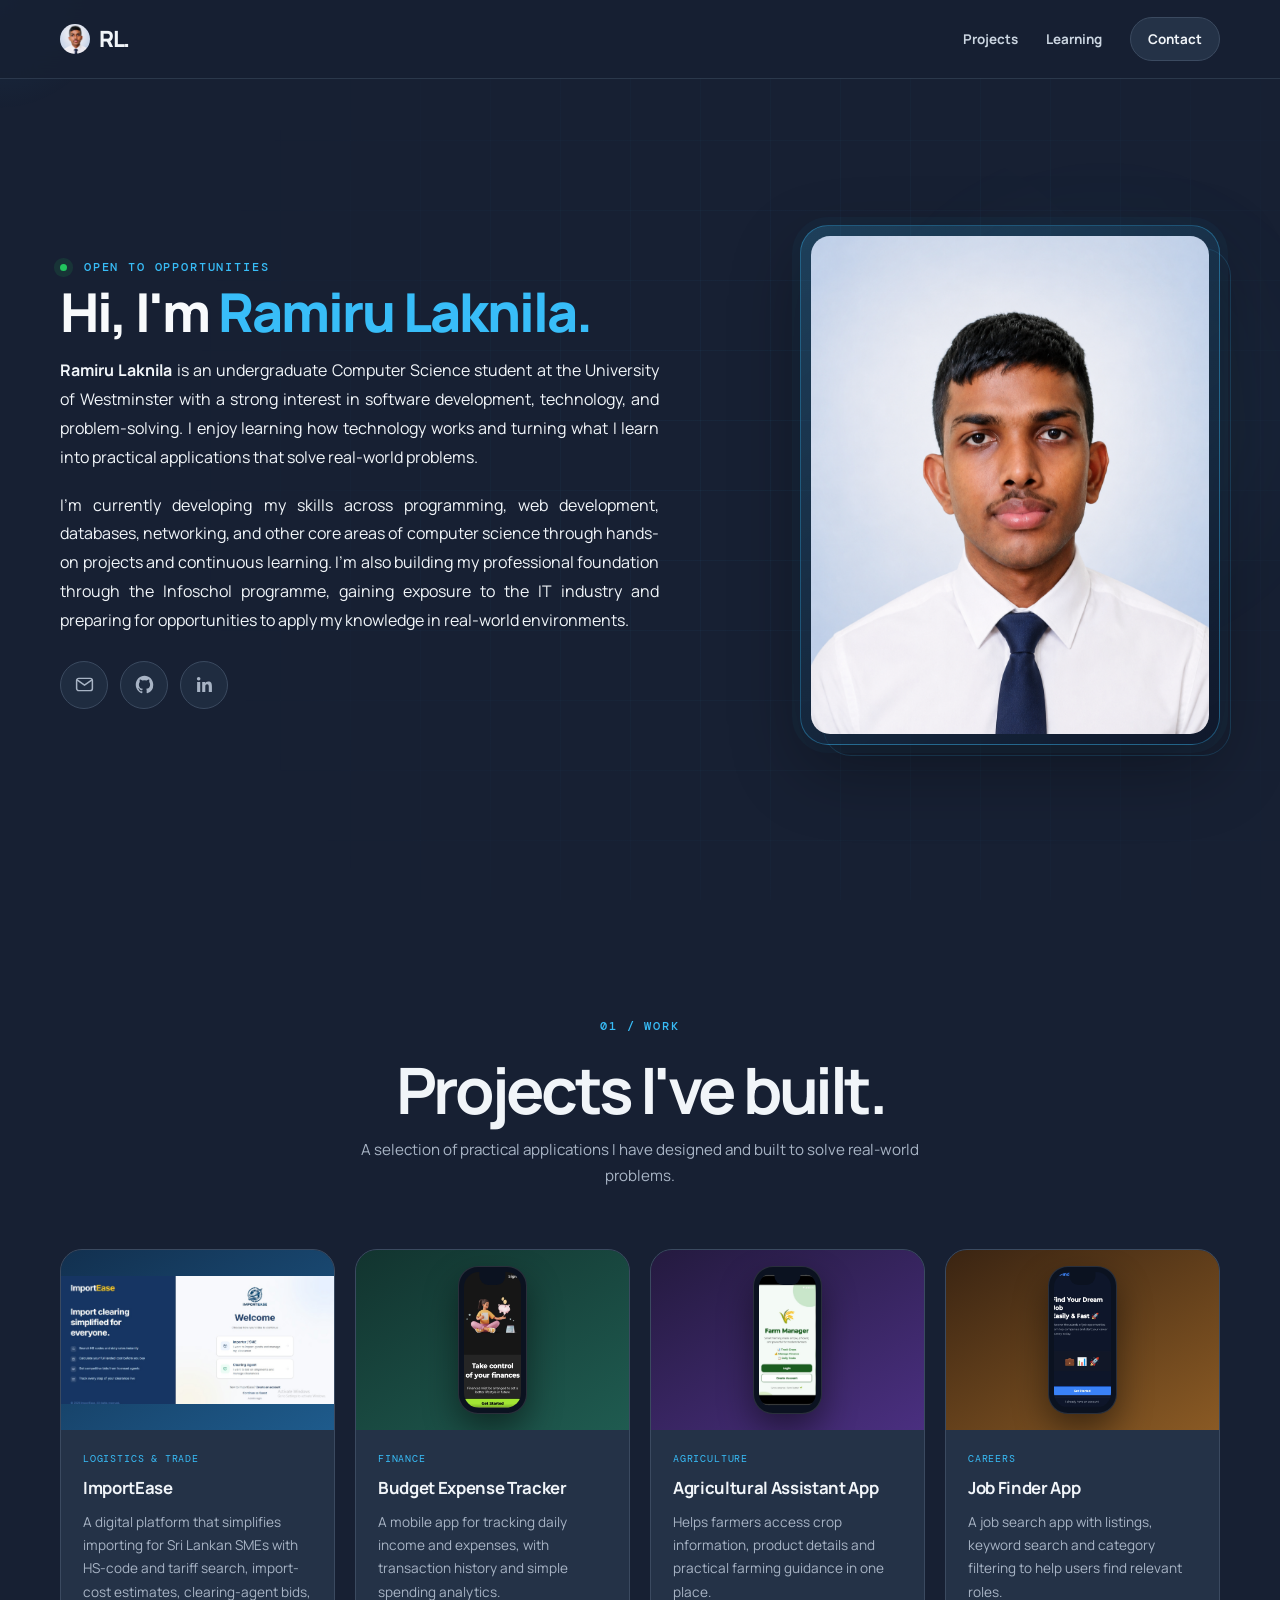
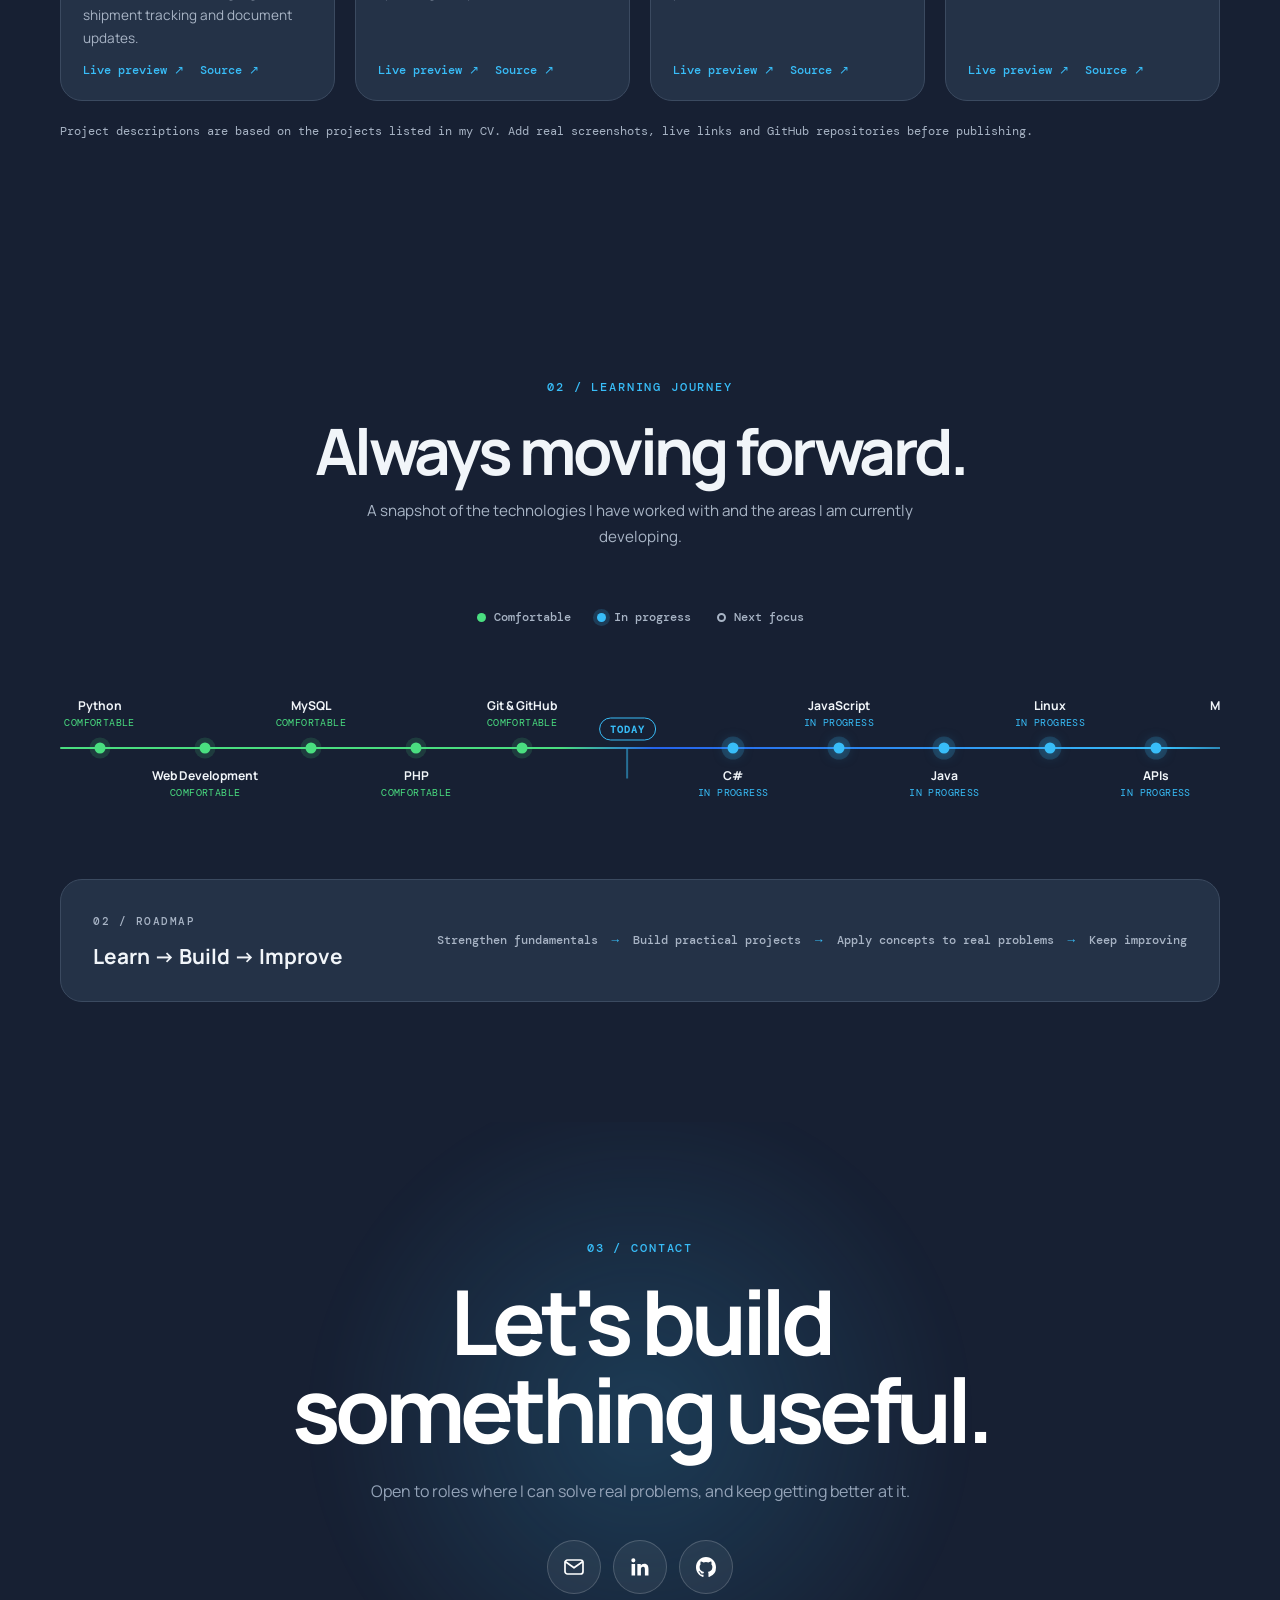
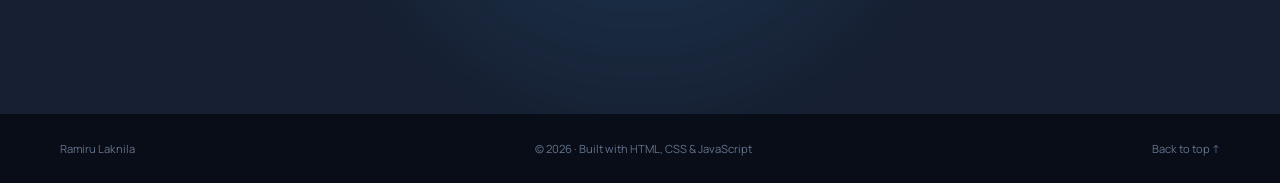
==== commit 0556df31: "cards updated" ====
--- a/index.html
+++ b/index.html
@@ -250,39 +250,54 @@
           class="projects-showcase reveal"
         >
 
-          <div class="showcase-heading">
-
-            <span class="showcase-label">
-              Selected work
-            </span>
-
-            <h3>
-              Projects I've built
-            </h3>
+          <div class="section-heading centered showcase-heading">
+
+            <p class="eyebrow">
+              01 / Work
+            </p>
+
+            <h2>
+              Projects I've
+              <span class="gradient-text">
+                built.
+              </span>
+            </h2>
+
+            <p class="learning-intro">
+              A selection of practical applications I have designed and built
+              to solve real-world problems.
+            </p>
 
           </div>
 
           <div class="project-cards">
 
-            <article class="project-card project-card-add">
-
-              <div class="project-card-media media-1">
-                <span class="project-placeholder">Your project image</span>
+            <article class="project-card">
+
+              <div class="project-card-media media-1 importease-media">
+                <img
+                  src="images/importease.jpg"
+                  alt="ImportEase platform preview"
+                  loading="lazy"
+                  onerror="this.remove()"
+                >
               </div>
 
               <div class="project-card-body">
 
                 <span class="project-card-tag">
-                  Coming soon
+                  Logistics &amp; Trade
                 </span>
 
                 <h4>
-                  Your next project
+                  ImportEase
                 </h4>
 
                 <p>
 
-                  A space reserved for the next project you upload.
+                  A digital platform that simplifies importing for Sri Lankan
+                  SMEs with HS-code and tariff search, import-cost estimates,
+                  clearing-agent bids, shipment tracking and document updates.
 
                 </p>
 
@@ -298,13 +313,15 @@
 
             <article class="project-card">
 
-              <div class="project-card-media media-2">
-                <img
-                  src="images/expensetracker.png"
-                  alt="Budget Expense Tracker preview"
-                  loading="lazy"
-                  onerror="this.remove()"
-                >
+              <div class="project-card-media media-2 is-mobile">
+                <div class="phone-frame">
+                  <img
+                    src="images/expensetracker.png"
+                    alt="Budget Expense Tracker preview"
+                    loading="lazy"
+                    onerror="this.remove()"
+                  >
+                </div>
               </div>
 
               <div class="project-card-body">
@@ -336,13 +353,15 @@
 
             <article class="project-card">
 
-              <div class="project-card-media media-3">
-                <img
-                  src="images/agricultural.png"
-                  alt="Agricultural Assistant App preview"
-                  loading="lazy"
-                  onerror="this.remove()"
-                >
+              <div class="project-card-media media-3 is-mobile">
+                <div class="phone-frame">
+                  <img
+                    src="images/agricultural.png"
+                    alt="Agricultural Assistant App preview"
+                    loading="lazy"
+                    onerror="this.remove()"
+                  >
+                </div>
               </div>
 
               <div class="project-card-body">
@@ -374,13 +393,15 @@
 
             <article class="project-card">
 
-              <div class="project-card-media media-4">
-                <img
-                  src="images/jobfinder.png"
-                  alt="Job Finder App preview"
-                  loading="lazy"
-                  onerror="this.remove()"
-                >
+              <div class="project-card-media media-4 is-mobile">
+                <div class="phone-frame">
+                  <img
+                    src="images/jobfinder.png"
+                    alt="Job Finder App preview"
+                    loading="lazy"
+                    onerror="this.remove()"
+                  >
+                </div>
               </div>
 
               <div class="project-card-body">
@@ -700,8 +721,7 @@
         </h2>
 
         <p>
-          I'm interested in opportunities where I can contribute,
-          learn and grow as a software developer.
+        Open to roles where I can solve real problems, and keep getting better at it.
         </p>
 
         <div class="contact-actions">
@@ -719,7 +739,7 @@
 
           <a
             class="contact-icon"
-            href="#"
+            href="https://www.linkedin.com/in/k-h-ramiru-l-70869b3a4/"
             target="_blank"
             rel="noreferrer"
             aria-label="LinkedIn"
@@ -731,7 +751,7 @@
 
           <a
             class="contact-icon"
-            href="#"
+            href="https://github.com/ramiruxlaknila-cmd"
             target="_blank"
             rel="noreferrer"
             aria-label="GitHub"
--- a/style.css
+++ b/style.css
@@ -502,23 +502,7 @@
 }
 
 .showcase-heading {
-  display: flex;
-  align-items: baseline;
-  gap: 16px;
-  flex-wrap: wrap;
-  margin-bottom: 30px;
-}
-
-.showcase-label {
-  font: 500 .72rem "DM Mono", monospace;
-  letter-spacing: .1em;
-  text-transform: uppercase;
-  color: var(--accent);
-}
-
-.showcase-heading h3 {
-  font-size: 1.6rem;
-  letter-spacing: -.03em;
+  margin-bottom: 60px;
 }
 
 .project-cards {
@@ -557,6 +541,59 @@
   object-fit: cover; /* Crops image neatly into the 180px box */
   object-position: top center; /* Focuses on the top portion of your screenshot */
   display: block;
+}
+
+/* Keep the wide ImportEase preview fully visible and centred. */
+.importease-media img {
+  object-fit: contain;
+  object-position: center;
+}
+
+/* ---- Mobile app screenshot variant ----
+   Add class="is-mobile" alongside the existing
+   media-N class on .project-card-media, and wrap
+   the <img> in a .phone-frame div, to center a tall
+   phone screenshot instead of cropping it. */
+
+.project-card-media.is-mobile {
+  display: flex;
+  align-items: center;
+  justify-content: center;
+  padding: 16px 0;
+}
+
+.phone-frame {
+  position: relative;
+  height: 100%;
+  max-width: 68%;
+  aspect-ratio: 9 / 19.5;
+  border-radius: 20px;
+  padding: 5px;
+  background: #0b1220;
+  border: 1px solid rgba(255, 255, 255, .12);
+  box-shadow: 0 16px 34px rgba(0, 0, 0, .45);
+}
+
+.phone-frame img {
+  width: 100%;
+  height: 100%;
+  object-fit: cover;
+  object-position: top center;
+  border-radius: 15px;
+  display: block;
+}
+
+.phone-frame::before {
+  content: "";
+  position: absolute;
+  top: 5px;
+  left: 50%;
+  transform: translateX(-50%);
+  width: 38%;
+  height: 13px;
+  background: #0b1220;
+  border-radius: 0 0 9px 9px;
+  z-index: 2;
 }
 
 .project-placeholder {
